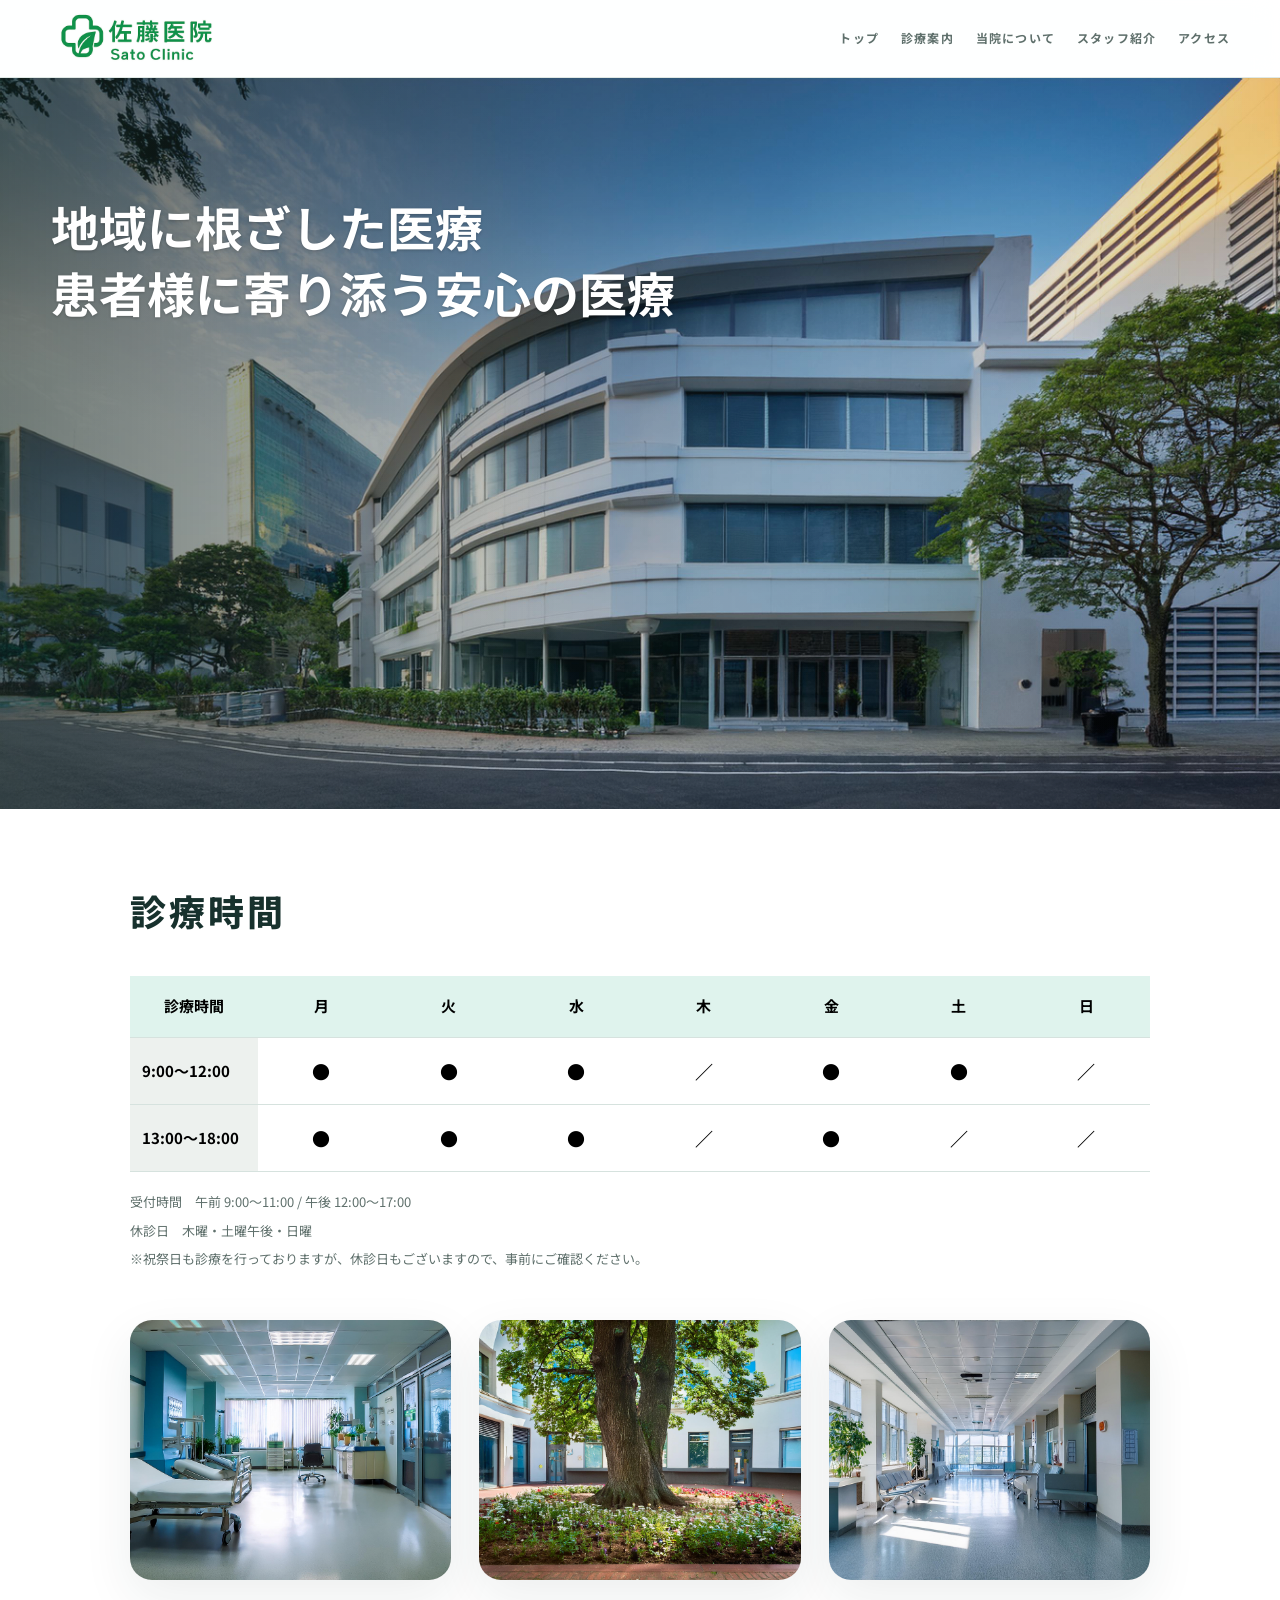
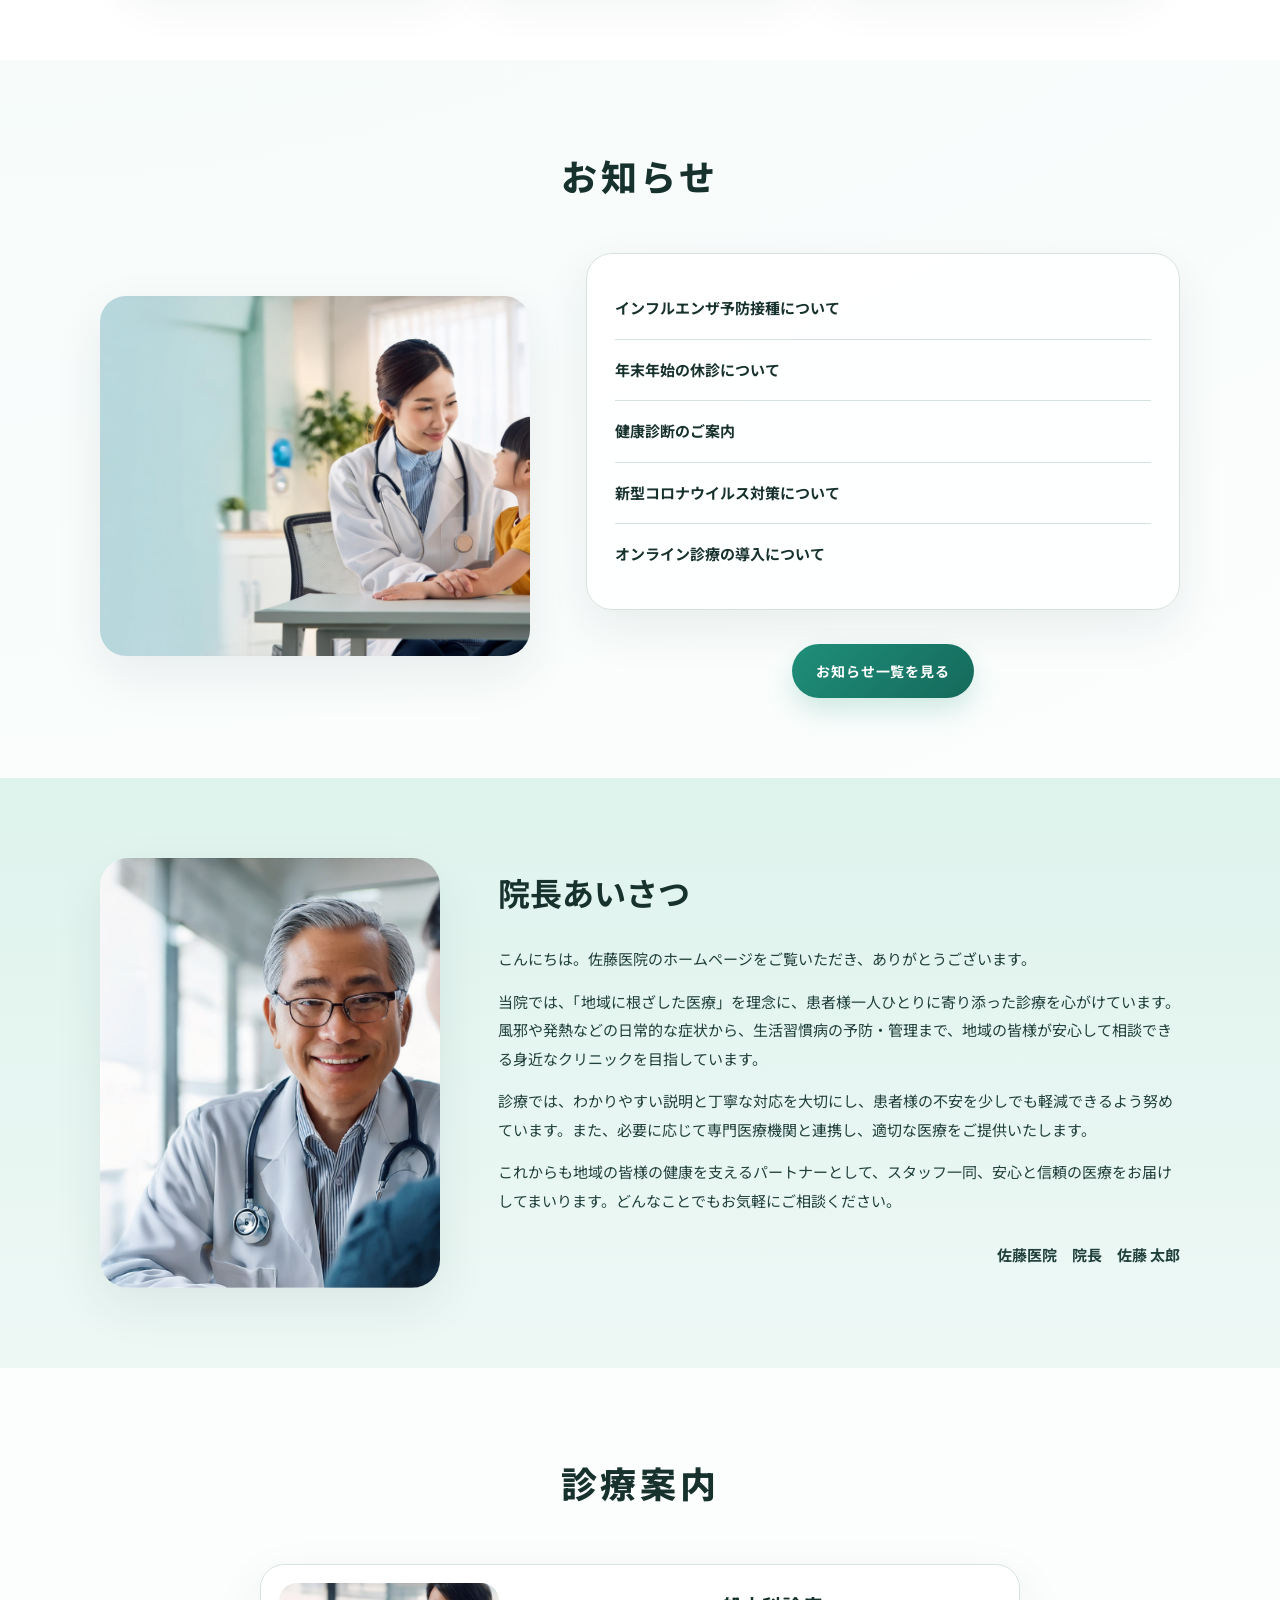
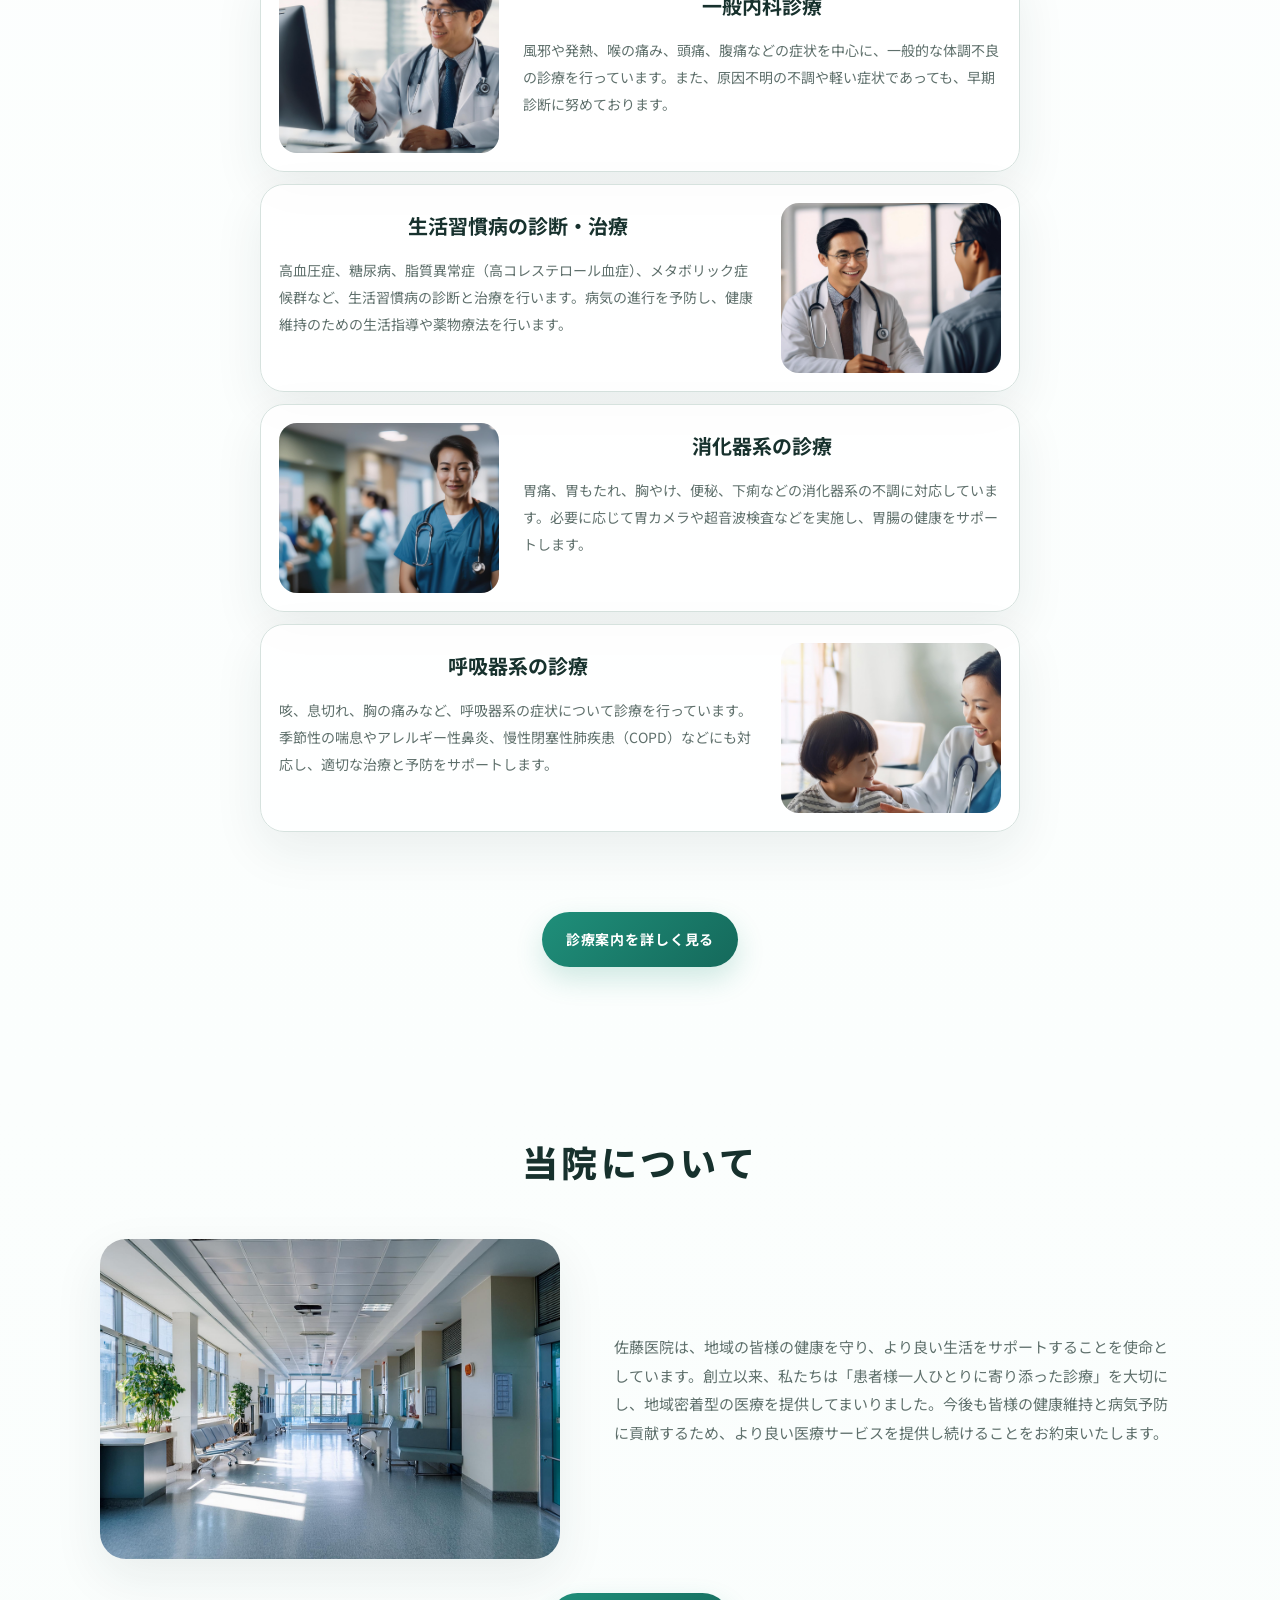
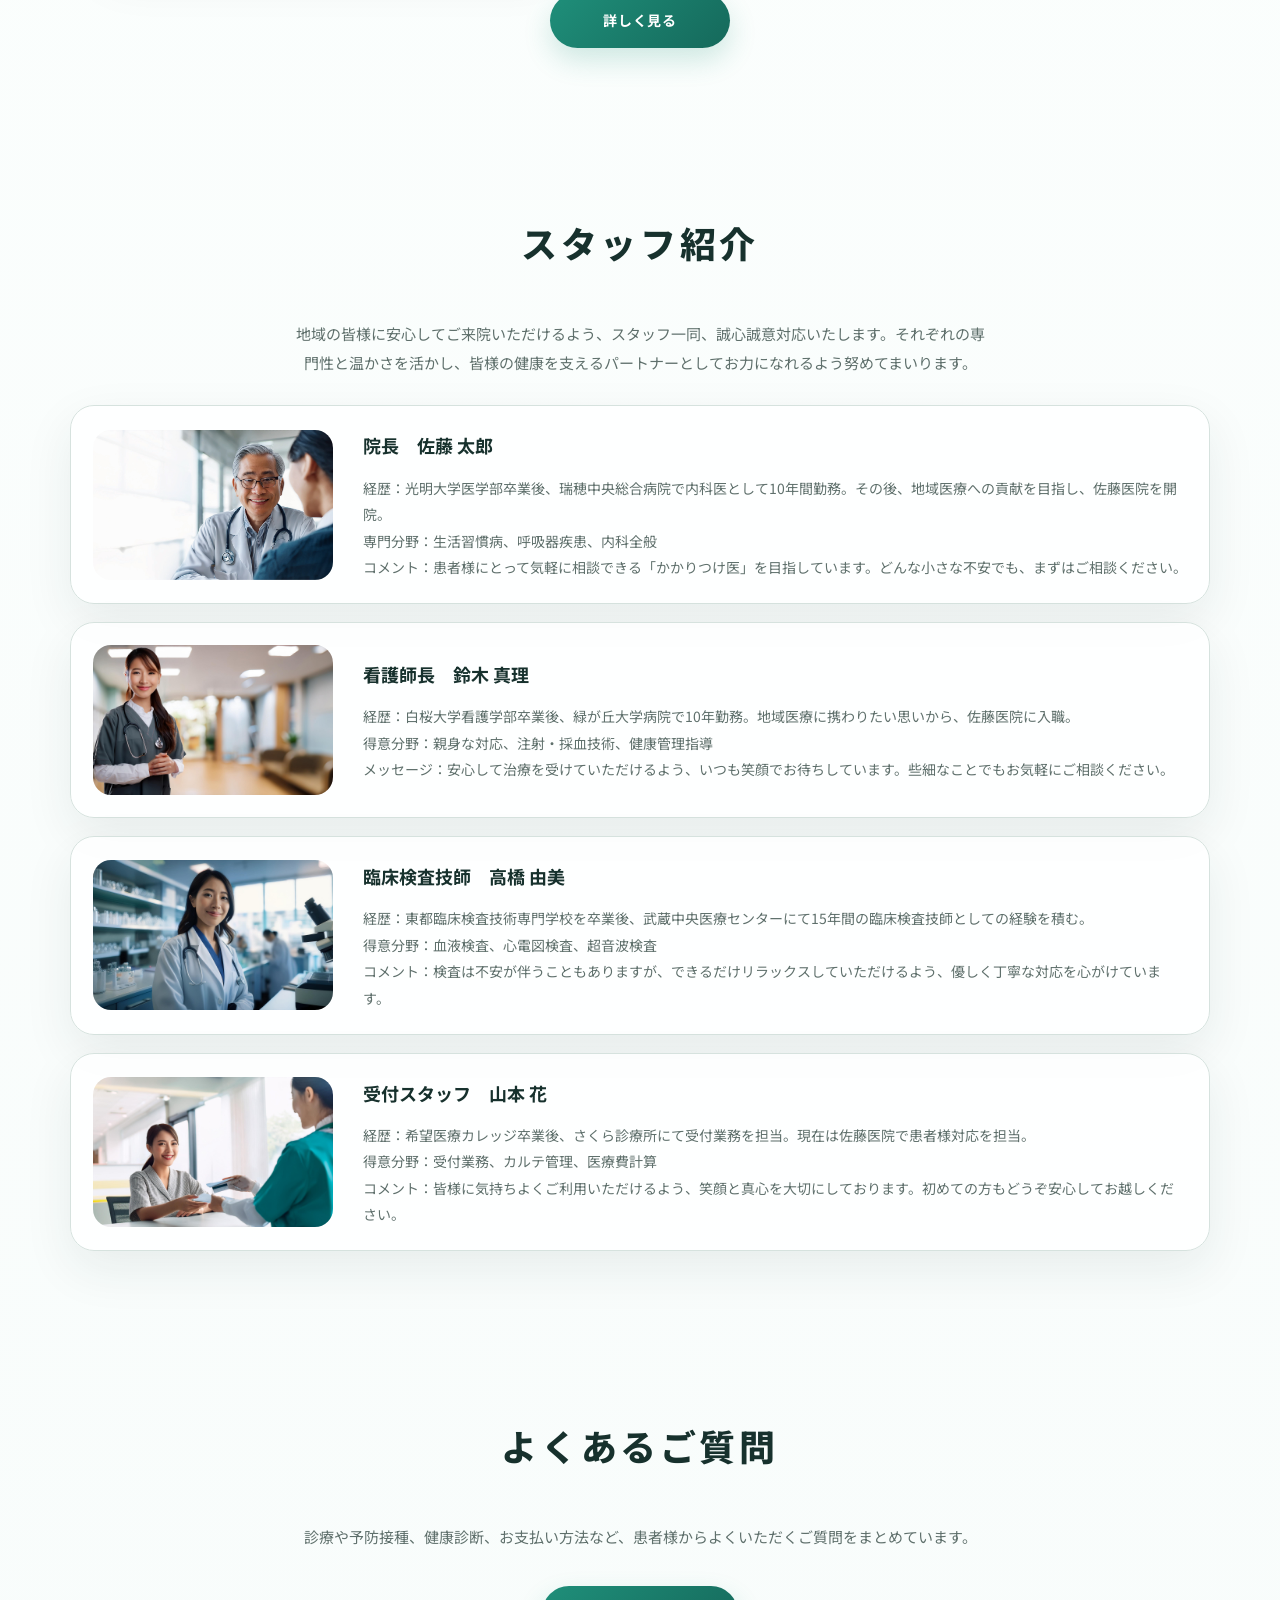
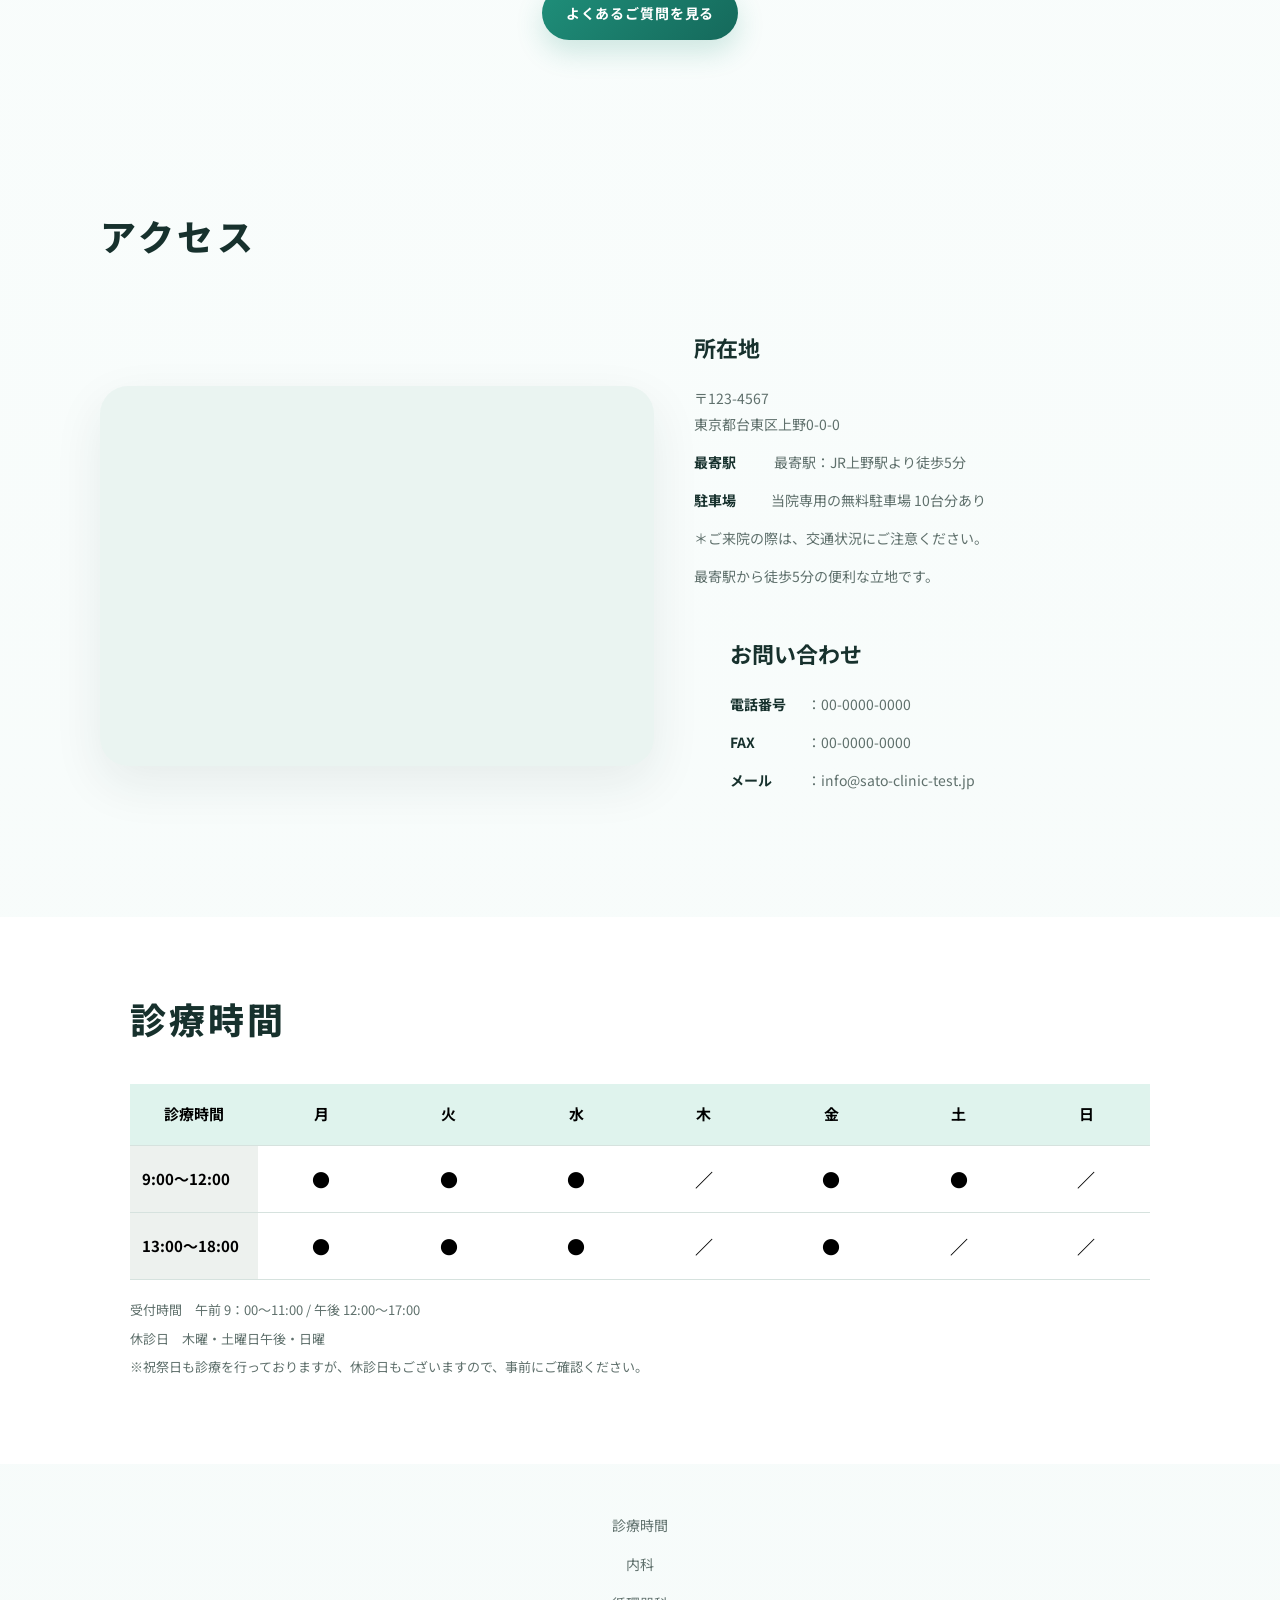
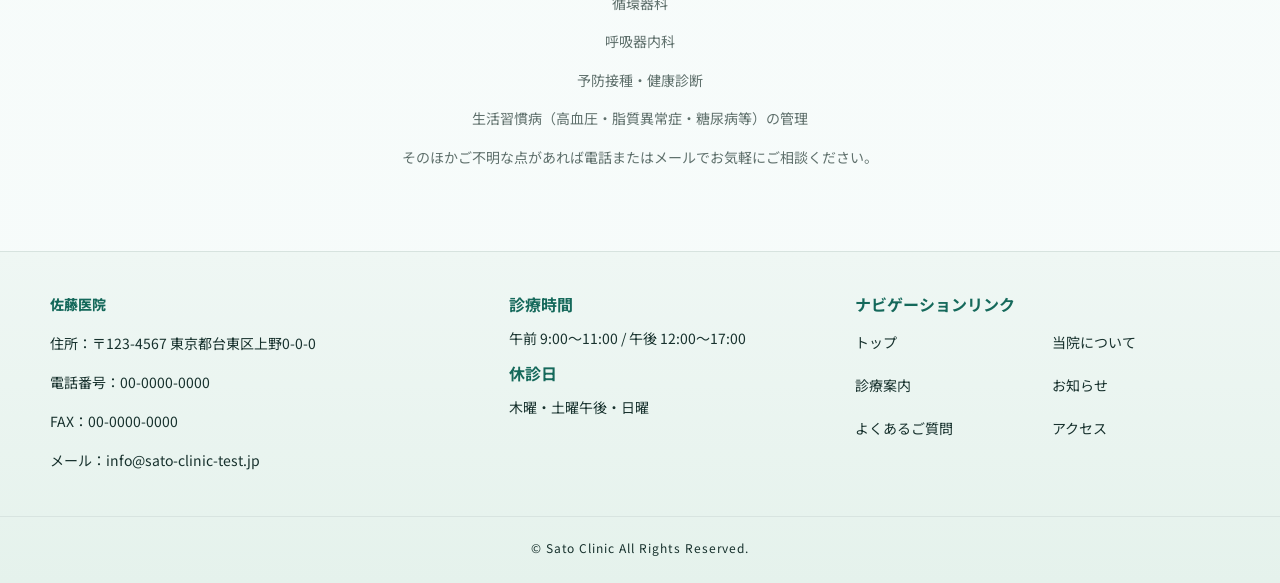
==== index.html @ 5bd58ee4 "フッターから診療案内をトップページに飛ぶ" ====
﻿<!doctype html>
<html lang="ja">

<head>
  <meta charset="UTF-8">
  <meta name="viewport" content="width=device-width, initial-scale=1.0">
  <title>佐藤医院 | 地域に寄り添う医療</title>
  <meta name="description" content="佐藤医院は、内科・生活習慣病・予防接種・各種健診に対応し、地域の皆さまの健康を支えます。">
  <link rel="preconnect" href="https://fonts.googleapis.com">
  <link rel="preconnect" href="https://fonts.gstatic.com" crossorigin>
  <link href="https://fonts.googleapis.com/css2?family=Noto+Sans+JP:wght@400;500;700;800&display=swap" rel="stylesheet">
  <link rel="stylesheet" href="./css/style.css">
</head>

<body>
  <header class="site-header">
    <div class="header-inner">
      <a class="brand" href="#top" aria-label="佐藤内科クリニック トップへ">
        <img src="./assets/Logo/logo.png" alt="佐藤内科クリニック">
      </a>
      <button class="menu-toggle" type="button" aria-expanded="false" aria-label="メニューを開く">
        <span></span>
        <span></span>
        <span></span>
      </button>
      <nav class="global-nav" aria-label="メインナビゲーション">
        <a href="#top">トップ</a>
        <a href="./index.html#medical">診療案内</a>
        <a href="#about">当院について</a>
        <a href="#staff">スタッフ紹介</a>
        <a href="#access">アクセス</a>
      </nav>
    </div>
  </header>

  <main>
    <section id="top" class="hero" aria-label="クリニックのメインビジュアル">
      <img src="./assets/hero/clinic-entrance.jpg" alt="クリニックの外観">
      <div class="hero-overlay"></div>
      <div class="hero-copy wrap">
        <p>地域に根ざした医療</p>
        <h1>患者様に寄り添う安心の医療</h1>
      </div>
    </section>

    <section class="section hours-section top-hours reveal-section" aria-label="診療時間">
      <div class="wrap narrow">
        <div class="hours-layout">
          <h2 class="side-title">診療時間</h2>
          <div class="hours-content">
            <table class="hours-table">
              <thead>
                <tr>
                  <th>診療時間</th>
                  <th>月</th>
                  <th>火</th>
                  <th>水</th>
                  <th>木</th>
                  <th>金</th>
                  <th>土</th>
                  <th>日</th>
                </tr>
              </thead>
              <tbody>
                <tr>
                  <th>9:00〜12:00</th>
                  <td>●</td>
                  <td>●</td>
                  <td>●</td>
                  <td>／</td>
                  <td>●</td>
                  <td>●</td>
                  <td>／</td>
                </tr>
                <tr>
                  <th>13:00〜18:00</th>
                  <td>●</td>
                  <td>●</td>
                  <td>●</td>
                  <td>／</td>
                  <td>●</td>
                  <td>／</td>
                  <td>／</td>
                </tr>
              </tbody>
            </table>
            <div class="hours-notes">
              <p>受付時間　午前 9:00〜11:00 / 午後 12:00〜17:00</p>
              <p>休診日　木曜・土曜午後・日曜</p>
              <p>※祝祭日も診療を行っておりますが、休診日もございますので、事前にご確認ください。</p>
            </div>
          </div>
        </div>

        <div class="gallery-grid gallery-carousel" data-carousel="clinic-gallery" aria-label="院内の様子">
          <div class="gallery-track">
            <img src="./assets/clinic/consultation-room.jpg" alt="診察室">
            <img src="./assets/clinic/hero-clinic.jpg" alt="待合スペース">
            <img src="./assets/clinic/waiting-room.jpg" alt="院内の待合室">
          </div>
        </div>
      </div>
    </section>

    <section class="section news-section reveal-section" aria-label="お知らせ">
      <div class="wrap medium">
        <h2 class="section-title">お知らせ</h2>
        <div class="news-panel">
          <img src="./assets/clinic/patient_10.jpg" alt="来院された患者さま">
          <div>
            <ul class="news-list news-links">
              <li>
                <a href="./news.html#influenza">インフルエンザ予防接種について</a>
              </li>
              <li>
                <a href="./news.html#year-end">年末年始の休診について</a>
              </li>
              <li>
                <a href="./news.html#health-check">健康診断のご案内</a>
              </li>
              <li>
                <a href="./news.html#covid-19">新型コロナウイルス対策について</a>
              </li>
              <li>
                <a href="./news.html#online-medical">オンライン診療の導入について</a>
              </li>
            </ul>
            <div class="button-row">
              <a href="./news.html" class="button">お知らせ一覧を見る</a>
            </div>
          </div>
        </div>
      </div>
    </section>

    <section class="director-section reveal-section" aria-label="院長あいさつ">
      <div class="wrap medium director-layout">
        <img src="./assets/director/director.jpg" alt="院長 佐藤一郎">
        <div>
          <h2>院長あいさつ</h2>
          <p>こんにちは。佐藤医院のホームページをご覧いただき、ありがとうございます。</p>
          <p>
            当院では、「地域に根ざした医療」を理念に、患者様一人ひとりに寄り添った診療を心がけています。風邪や発熱などの日常的な症状から、生活習慣病の予防・管理まで、地域の皆様が安心して相談できる身近なクリニックを目指しています。
          </p>
          <p>診療では、わかりやすい説明と丁寧な対応を大切にし、患者様の不安を少しでも軽減できるよう努めています。また、必要に応じて専門医療機関と連携し、適切な医療をご提供いたします。</p>
          <p>これからも地域の皆様の健康を支えるパートナーとして、スタッフ一同、安心と信頼の医療をお届けしてまいります。どんなことでもお気軽にご相談ください。</p>
          <p class="signature">佐藤医院　院長　佐藤 太郎</p>
        </div>
      </div>
    </section>

    <section id="medical" class="section medical-section reveal-section">
      <div class="wrap medium">
        <h2 class="section-title">診療案内</h2>
        <div class="medical-grid">
          <article class="medical-card">
            <img src="./assets/dr/general-medicine.jpg" alt="一般内科">
            <div>
              <h3>一般内科診療</h3>
              <p>風邪や発熱、喉の痛み、頭痛、腹痛などの症状を中心に、一般的な体調不良の診療を行っています。また、原因不明の不調や軽い症状であっても、早期診断に努めております。</p>
            </div>
          </article>
          <article class="medical-card reverse">
            <img src="./assets/dr/lifestyle-disease.jpg" alt="生活習慣病">
            <div>
              <h3>生活習慣病の診断・治療</h3>
              <p>高血圧症、糖尿病、脂質異常症（高コレステロール血症）、メタボリック症候群など、生活習慣病の診断と治療を行います。病気の進行を予防し、健康維持のための生活指導や薬物療法を行います。</p>
            </div>
          </article>
          <article class="medical-card">
            <img src="./assets/dr/suzuki_mari.jpg" alt="消化器系の診療">
            <div>
              <h3>消化器系の診療</h3>
              <p>胃痛、胃もたれ、胸やけ、便秘、下痢などの消化器系の不調に対応しています。必要に応じて胃カメラや超音波検査などを実施し、胃腸の健康をサポートします。</p>
            </div>
          </article>
          <article class="medical-card reverse">
            <img src="./assets/dr/patient_11.jpg" alt="呼吸器系の診療">
            <div>
              <h3>呼吸器系の診療</h3>
              <p>咳、息切れ、胸の痛みなど、呼吸器系の症状について診療を行っています。季節性の喘息やアレルギー性鼻炎、慢性閉塞性肺疾患（COPD）などにも対応し、適切な治療と予防をサポートします。</p>
            </div>
          </article>
        </div>
        <div class="button-row"><a class="button" href="./medical.html">診療案内を詳しく見る</a></div>
      </div>
    </section>

    <section id="about" class="section about-section reveal-section">
      <div class="wrap medium">
        <h2 class="section-title">当院について</h2>
        <div class="about-intro">
          <img src="./assets/clinic/hospital_6.jpg" alt="明るい院内空間">
          <div>
            <p>
              佐藤医院は、地域の皆様の健康を守り、より良い生活をサポートすることを使命としています。創立以来、私たちは「患者様一人ひとりに寄り添った診療」を大切にし、地域密着型の医療を提供してまいりました。今後も皆様の健康維持と病気予防に貢献するため、より良い医療サービスを提供し続けることをお約束いたします。
            </p>
          </div>
        </div>
        <div class="button-row"><a class="button" href="./about.html">詳しく見る</a></div>
      </div>
    </section>

    <section id="staff" class="section staff-section reveal-section">
      <div class="wrap wide">
        <h2 class="section-title">スタッフ紹介</h2>
        <p class="staff-intro">
          地域の皆様に安心してご来院いただけるよう、スタッフ一同、誠心誠意対応いたします。それぞれの専門性と温かさを活かし、皆様の健康を支えるパートナーとしてお力になれるよう努めてまいります。</p>
        <div class="staff-list">
          <article>
            <img src="./assets/staff/firstView.jpg" alt="院長 佐藤一郎">
            <div>
              <h3>院長　佐藤 太郎</h3>
              <p>経歴：光明大学医学部卒業後、瑞穂中央総合病院で内科医として10年間勤務。その後、地域医療への貢献を目指し、佐藤医院を開院。</p>
              <p>専門分野：生活習慣病、呼吸器疾患、内科全般</p>
              <p>コメント：患者様にとって気軽に相談できる「かかりつけ医」を目指しています。どんな小さな不安でも、まずはご相談ください。</p>
            </div>
          </article>
          <article>
            <img src="./assets/staff/yamamoto_hana.jpg" alt="看護師 山本花">
            <div>
              <h3>看護師長　鈴木 真理</h3>
              <p>経歴：白桜大学看護学部卒業後、緑が丘大学病院で10年勤務。地域医療に携わりたい思いから、佐藤医院に入職。</p>
              <p>得意分野：親身な対応、注射・採血技術、健康管理指導</p>
              <p>メッセージ：安心して治療を受けていただけるよう、いつも笑顔でお待ちしています。些細なことでもお気軽にご相談ください。</p>
            </div>
          </article>
          <article>
            <img src="./assets/staff/medical-technologist.jpg" alt="臨床検査技師 田中美咲">
            <div>
              <h3>臨床検査技師　高橋 由美</h3>
              <p>経歴：東都臨床検査技術専門学校を卒業後、武蔵中央医療センターにて15年間の臨床検査技師としての経験を積む。</p>
              <p>得意分野：血液検査、心電図検査、超音波検査</p>
              <p>コメント：検査は不安が伴うこともありますが、できるだけリラックスしていただけるよう、優しく丁寧な対応を心がけています。</p>
            </div>
          </article>
          <article>
            <img src="./assets/staff/information_4.jpg" alt="受付スタッフ 鈴木優">
            <div>
              <h3>受付スタッフ　山本 花</h3>
              <p>経歴：希望医療カレッジ卒業後、さくら診療所にて受付業務を担当。現在は佐藤医院で患者様対応を担当。</p>
              <p>得意分野：受付業務、カルテ管理、医療費計算</p>
              <p>コメント：皆様に気持ちよくご利用いただけるよう、笑顔と真心を大切にしております。初めての方もどうぞ安心してお越しください。</p>
            </div>
          </article>
        </div>
      </div>
    </section>

    <section id="faq" class="section faq-section reveal-section" aria-label="よくあるご質問">
      <div class="wrap medium">
        <h2 class="section-title">よくあるご質問</h2>
        <p class="faq-intro">
          診療や予防接種、健康診断、お支払い方法など、患者様からよくいただくご質問をまとめています。
        </p>
        <div class="button-row">
          <a href="./faq.html" class="button">よくあるご質問を見る</a>
        </div>
      </div>
    </section>

    <section id="access" class="section access-section reveal-section">
      <div class="wrap medium">
        <h2 class="section-title left">アクセス</h2>
        <div class="access-layout">
          <div class="access-map">
            <iframe src="https://www.google.com/maps/embed?pb=!1m16!1m12!1m3!1d6479.2355767447625!2d139.77134689231622!3d35.71102210184443!2m3!1f0!2f0!3f0!3m2!1i1024!2i768!4f13.1!2m1!1zICAgIOKAoiDjgJIxMjMtNDU2N-OAgOadseS6rOmDveWPsOadseWMuuS4iumHjjAtMC0wICAgICDigKIg5pyA5a-E6aeF77yaSlLkuIrph47pp4XjgojjgorlvpLmrak15YiG!5e0!3m2!1sja!2sjp!4v1784618310484!5m2!1sja!2sjp" allowfullscreen="" loading="lazy" referrerpolicy="strict-origin-when-cross-origin" title="佐藤医院の地図"></iframe>
          </div>
          <div class="access-info">
            <h3>所在地</h3>
            <p>〒123-4567<br>東京都台東区上野0-0-0</p>
            <p><strong>最寄駅</strong> 最寄駅：JR上野駅より徒歩5分</p>
            <p><strong>駐車場</strong>当院専用の無料駐車場 10台分あり</p>
            <p>＊ご来院の際は、交通状況にご注意ください。</p>
            <p>最寄駅から徒歩5分の便利な立地です。</p>
            <div class="hours-content access-hours">
              <h3>お問い合わせ</h3>
              <p><strong>電話番号</strong>：00-0000-0000</p>
              <p><strong>FAX</strong>：00-0000-0000</p>
              <p><strong>メール</strong>：info@sato-clinic-test.jp</p>
            </div>
          </div>
        </div>
      </div>
    </section>

    <section class="section hours-section top-hours bottom-hours reveal-section" aria-label="診療時間">
      <div class="wrap narrow">
        <div class="hours-layout">
          <h2 class="side-title">診療時間</h2>
          <div class="hours-content">
            <table class="hours-table">
              <thead>
                <tr>
                  <th>診療時間</th>
                  <th>月</th>
                  <th>火</th>
                  <th>水</th>
                  <th>木</th>
                  <th>金</th>
                  <th>土</th>
                  <th>日</th>
                </tr>
              </thead>
              <tbody>
                <tr>
                  <th>9:00〜12:00</th>
                  <td>●</td>
                  <td>●</td>
                  <td>●</td>
                  <td>／</td>
                  <td>●</td>
                  <td>●</td>
                  <td>／</td>
                </tr>
                <tr>
                  <th>13:00〜18:00</th>
                  <td>●</td>
                  <td>●</td>
                  <td>●</td>
                  <td>／</td>
                  <td>●</td>
                  <td>／</td>
                  <td>／</td>
                </tr>
              </tbody>
            </table>
            <div class="hours-notes">
              <p>受付時間　午前 9：00〜11:00 / 午後 12:00〜17:00</p>
              <p>休診日　木曜・土曜日午後・日曜</p>
              <p>※祝祭日も診療を行っておりますが、休診日もございますので、事前にご確認ください。</p>
            </div>
          </div>
        </div>
      </div>
    </section>
    <div class="medical-list">
      <p>診療時間</p>
      <p>内科</p>
      <p>循環器科</p>
      <p>呼吸器内科</p>
      <p>予防接種・健康診断</p>
      <p>生活習慣病（高血圧・脂質異常症・糖尿病等）の管理</p>
      <p>そのほかご不明な点があれば電話またはメールでお気軽にご相談ください。</p>
    </div>
  </main>
  <footer class="site-footer">
    <div class="wrap footer-inner">
      <div class="footer-brand">
        <p class="footer-name">佐藤医院</p>
        <p>住所：〒123-4567 東京都台東区上野0-0-0</p>
        <p>電話番号：00-0000-0000</p>
        <p>FAX：00-0000-0000</p>
        <p>メール：<a href="mailto:info@sato-clinic-test.jp">info@sato-clinic-test.jp</a></p>
      </div>
      <div class="footer-hours" aria-label="診療時間と休診日">
        <h2>診療時間</h2>
        <p>午前 9:00〜11:00 / 午後 12:00〜17:00</p>
        <h2>休診日</h2>
        <p>木曜・土曜午後・日曜</p>
      </div>
      <nav class="footer-nav" aria-label="フッターナビゲーション">
        <h2>ナビゲーションリンク</h2>
        <ul>
          <li><a href="./index.html">トップ</a></li>
          <li><a href="./about.html">当院について</a></li>
          <li><a href="./index.html#medical">診療案内</a></li>
          <li><a href="./news.html">お知らせ</a></li>
          <li><a href="./faq.html">よくあるご質問</a></li>
          <li><a href="./index.html#access">アクセス</a></li>
        </ul>
      </nav>
    </div>
    <div class="footer-copy">
      <small>© Sato Clinic All Rights Reserved.</small>
    </div>
  </footer>
  <script src="./js/script.js"></script>
</body>

</html>
---- css/style.css ----
:root {
  --green: #1f8f7a;
  --green-deep: #15695b;
  --mint: #dff3ed;
  --bg: #f7fbfa;
  --surface: #ffffff;
  --text: #17312d;
  --muted: #5f706c;
  --line: #d6e2de;
  --shadow: 0 18px 50px rgba(20, 49, 45, .08);
  --anchor-offset: clamp(8px, 1vw, 12px);
}

* {
  box-sizing: border-box
}

html {
  scroll-behavior: smooth
}

body {
  margin: 0;
  font-family: 'Noto Sans JP', system-ui, sans-serif;
  color: var(--text);
  overflow-x: hidden;
  background:
    radial-gradient(circle at top left, rgba(31, 143, 122, .08), transparent 32%),
    linear-gradient(180deg, #fff 0%, #fbfefd 50%, #f6fbfa 100%);
  line-height: 1.9;
}

img {
  display: block;
  max-width: 100%;
  height: auto;
}

a {
  color: inherit;
  text-decoration: none
}

section[id],
article[id] {
  scroll-margin-top: var(--anchor-offset)
}

.wrap {
  width: min(1180px, calc(100% - 48px));
  margin-inline: auto
}

.wrap.narrow {
  width: min(1020px, calc(100% - 48px))
}

.wrap.medium {
  width: min(1080px, calc(100% - 48px))
}

.wrap.wide {
  width: min(1140px, calc(100% - 48px))
}

.site-header {
  position: sticky;
  top: 0;
  z-index: 20;
  height: 78px;
  background: rgba(255, 255, 255, .92);
  backdrop-filter: saturate(180%) blur(12px);
  border-bottom: 1px solid rgba(214, 226, 222, .75);
}

.header-inner {
  height: 100%;
  width: min(1180px, calc(100% - 48px));
  margin: auto;
  display: flex;
  align-items: center;
  justify-content: space-between;
  gap: 20px;
}

.brand img {
  width: 176px
}

.menu-toggle {
  display: none;
  align-items: center;
  justify-content: center;
  flex-direction: column;
  gap: 4px;
  width: 44px;
  height: 44px;
  padding: 0;
  border: 1px solid var(--line);
  border-radius: 12px;
  background: #fff;
  color: var(--text);
  cursor: pointer;
}

.menu-toggle span {
  display: block;
  width: 18px;
  height: 2px;
  border-radius: 999px;
  background: currentColor;
  transition: transform .25s ease, opacity .25s ease;
}

.global-nav {
  display: flex;
  flex-wrap: wrap;
  justify-content: flex-end;
  gap: 22px;
  font-size: 12px;
  font-weight: 700;
  letter-spacing: .1em;
}

.global-nav a {
  position: relative;
  padding: 7px 0;
  color: var(--muted);
}

.global-nav a::after {
  content: "";
  position: absolute;
  left: 0;
  bottom: 5px;
  width: 100%;
  height: 2px;
  background: linear-gradient(90deg, var(--green), var(--green-deep));
  transform: scaleX(0);
  transform-origin: left;
  transition: transform .22s ease;
}

.global-nav a:hover {
  color: var(--text)
}

.global-nav a:hover::after {
  transform: scaleX(1)
}

.hero {
  position: relative;
  overflow: hidden;
}

.hero>img {
  width: 100%;
  height: auto;
  display: block;
  object-fit: cover;
}

.hero-overlay {
  position: absolute;
  inset: 0;
  background:
    linear-gradient(90deg, rgba(11, 32, 28, .58) 0%, rgba(11, 32, 28, .22) 44%, rgba(11, 32, 28, .08) 100%),
    linear-gradient(180deg, rgba(255, 255, 255, .06), rgba(255, 255, 255, 0));
}

.hero-copy {
  position: absolute;
  left: 0;
  top: 0;
  width: 100%;
  height: 100%;
  display: flex;
  flex-direction: column;
  justify-content: flex-start;
  align-items: flex-start;
  width: min(820px, calc(100% - 48px));
  max-width: 820px;
  color: #fff;
  padding-left: clamp(24px, 4vw, 64px);
  padding-top: clamp(92px, 10vw, 120px);
}

.hero-copy p,
.hero-copy h1 {
  margin: 0;
  font-family: 'Noto Sans JP', system-ui, sans-serif;
  font-size: 48px;
  font-weight: 700;
  line-height: 1.2;
  letter-spacing: 0;
  color: #fff;
  text-align: left;
  text-shadow: 0 1px 3px rgba(0, 0, 0, .22);
}

.hero-copy p {
  margin: 0 0 8px;
}

.hero-copy h1 {
  margin: 0;
}

.section {
  padding: 80px 0
}

.reveal-section {
  opacity: 0;
  transform: translateY(20px);
  transition: opacity .6s ease-out, transform .6s ease-out;
  will-change: opacity, transform;
}

.reveal-section.is-visible {
  opacity: 1;
  transform: translateY(0);
}

.section-title {
  margin: 0 0 44px;
  font-size: clamp(28px, 3vw, 36px);
  font-weight: 800;
  text-align: center;
  letter-spacing: .1em;
}

.section-title.left {
  text-align: left
}

.side-title {
  margin: 0;
  font-size: clamp(22px, 2.3vw, 28px);
  font-weight: 800;
  letter-spacing: .08em;
  writing-mode: vertical-rl;
  text-orientation: mixed;
  padding-top: 6px;
}

.hours-section {
  padding-top: 80px
}

.top-hours {
  background: #fff;
  padding: 80px 0;
}

.top-hours .hours-layout {
  display: flex;
  flex-direction: column;
  gap: 32px;
}

.top-hours .side-title {
  writing-mode: horizontal-tb;
  text-orientation: initial;
  font-size: clamp(28px, 3vw, 36px);
  line-height: 1.2;
  padding-top: 0;
  margin-bottom: 4px;
}

.top-hours .hours-content {
  background: #fff;
  border: 0;
  border-radius: 0;
  padding: 8px 0 0;
  box-shadow: none;
}

.hours-layout {
  display: grid;
  grid-template-columns: 88px minmax(0, 1fr);
  gap: 40px;
  align-items: start;
}

.hours-content {
  background: rgba(255, 255, 255, .76);
  border: 1px solid var(--line);
  border-radius: 24px;
  padding: 32px 36px;
  box-shadow: var(--shadow);
}

.access-hours {
  background: transparent;
  border: 0;
  border-radius: 0;
  box-shadow: none;
}

.hours-table {
  width: 100%;
  border-collapse: collapse;
  table-layout: fixed;
  font-size: 15px;
  color: #000;
}

.hours-table th,
.hours-table td {
  padding: 16px 12px;
  text-align: center;
  border-bottom: 1px solid var(--line);
  color: #000;
}

.top-hours .hours-table thead th {
  background: #dff3ed;
  font-weight: 700;
}

.top-hours .hours-table tbody th {
  background: #edf1ee;
  width: 160px;
  text-align: left;
  font-weight: 700;
}

.top-hours .hours-table tbody td {
  background: #fff;
  font-size: 18px;
  font-weight: 700;
}

.hours-notes {
  margin-top: 18px;
  color: var(--muted);
  font-size: 13px;
}

.hours-notes p {
  margin: 4px 0
}

.gallery-grid {
  display: grid;
  grid-template-columns: repeat(3, minmax(0, 1fr));
  gap: 28px;
  margin-top: 44px;
}

.gallery-carousel {
  transition: transform .35s ease;
}

.gallery-track {
  display: contents;
}

.gallery-grid img {
  width: 100%;
  height: 260px;
  object-fit: cover;
  border-radius: 22px;
  box-shadow: var(--shadow);
}

.carousel-dots {
  display: none;
}

.news-section {
  padding-top: 80px
}

.news-panel {
  display: grid;
  grid-template-columns: minmax(320px, 430px) minmax(0, 1fr);
  gap: 56px;
  align-items: center;
}

.news-panel>img {
  width: 100%;
  height: 360px;
  object-fit: cover;
  object-position: 58% center;
  border-radius: 26px;
  box-shadow: var(--shadow);
}

.news-list {
  background: rgba(255, 255, 255, .76);
  border: 1px solid var(--line);
  border-radius: 26px;
  padding: 24px 28px;
  box-shadow: var(--shadow);
}

.news-list article {
  display: grid;
  grid-template-columns: 120px minmax(0, 1fr);
  gap: 20px;
  padding: 16px 0;
  border-bottom: 1px solid var(--line);
}

.news-list article:first-child {
  padding-top: 4px
}

.news-list article:last-of-type {
  border-bottom: 0
}

.news-list time {
  color: var(--green-deep);
  font-weight: 700;
  font-size: 14px;
}

.news-list p {
  margin: 0;
  font-size: 15px
}

.news-links {
  list-style: none;
  margin: 0;
  padding: 24px 28px;
  display: flex;
  flex-direction: column;
}

.news-links li {
  margin: 0;
  padding: 0;
  border-bottom: 1px solid var(--line);
}

.news-links li:last-child {
  border-bottom: 0;
}

.news-links a {
  display: block;
  padding: 16px 0;
  font-size: 15px;
  font-weight: 700;
  color: var(--text);
  transition: color .2s ease, transform .2s ease;
}

.news-links a:hover {
  color: var(--green-deep);
  transform: translateX(2px);
}

.button {
  display: inline-flex;
  align-items: center;
  justify-content: center;
  min-width: 180px;
  padding: 14px 24px;
  border-radius: 999px;
  background: linear-gradient(135deg, var(--green), var(--green-deep));
  color: #fff;
  font-size: 14px;
  font-weight: 700;
  letter-spacing: .06em;
  box-shadow: 0 12px 28px rgba(31, 143, 122, .2);
}

.news-list .button {
  margin-top: 22px;
  float: right
}

.director-section {
  background: linear-gradient(180deg, #dff3ed 0%, #edf8f5 100%);
  padding: 80px 0;
}

.director-layout {
  display: grid;
  grid-template-columns: 340px minmax(0, 1fr);
  gap: 58px;
  align-items: center;
}

.director-layout>img {
  width: 100%;
  height: 430px;
  object-fit: cover;
  object-position: 65% center;
  border-radius: 28px;
  box-shadow: var(--shadow);
}

.director-layout h2 {
  margin: 0 0 22px;
  font-size: clamp(26px, 2.5vw, 34px);
}

.director-layout p {
  margin: 0 0 14px;
  font-size: 15px;
  color: #21403b;
}

.signature {
  margin-top: 26px !important;
  text-align: right;
  font-weight: 700;
}

.medical-section {
  padding-bottom: 80px
}

.medical-grid,
.medical-list {
  display: flex;
  flex-direction: column;
  align-items: center;
  gap: 12px;
  margin: 48px auto 80px;
  text-align: center;
}

.medical-card {
  display: grid;
  grid-template-columns: 220px minmax(0, 1fr);
  gap: 24px;
  align-items: start;
  justify-items: center;
  background: rgba(255, 255, 255, .8);
  border: 1px solid var(--line);
  border-radius: 24px;
  padding: 18px;
  box-shadow: var(--shadow);
  text-align: center;
  width: 100%;
  max-width: 760px;
}

.medical-card.reverse {
  grid-template-columns: minmax(0, 1fr) 220px;
}

.medical-card.reverse img {
  order: 2
}

.medical-card img {
  width: 220px;
  height: 170px;
  object-fit: cover;
  border-radius: 18px;
}

.medical-card h3 {
  margin: 4px 0 12px;
  font-size: 20px;
}

.medical-card p,
.medical-list p {
  margin: 0;
  font-size: 14px;
  color: var(--muted);
  text-align: left;
}

.medical-card>div {
  width: 100%;
}

.medical-card.text-only {
  grid-template-columns: 1fr;
  justify-items: stretch;
  text-align: left;
}

.medical-card.text-only img {
  display: none;
}

.medical-card.text-only h3 {
  text-align: left;
}

.medical-page-lead {
  max-width: 920px;
  margin: 0 auto 28px;
  color: var(--muted);
  font-size: 15px;
  line-height: 1.9;
  text-align: center;
}

.medical-list p {
  margin: 0;
}

.button-row {
  margin-top: 34px;
  text-align: center;
}

.about-section {
  padding-top: 80px
}

.about-intro {
  display: grid;
  grid-template-columns: minmax(320px, 460px) minmax(0, 1fr);
  gap: 54px;
  align-items: center;
}

.about-intro img {
  width: 100%;
  height: 320px;
  object-fit: cover;
  border-radius: 26px;
  box-shadow: var(--shadow);
}

.about-intro p {
  margin: 0 0 18px;
  font-size: 15px;
  color: var(--muted);
}

body.about-page .about-text {
  max-width: 940px;
  margin: 0 auto;
  font-size: 15px;
  color: var(--muted);
  line-height: 1.9;
}

body.about-page .about-list {
  max-width: 940px;
  margin: 0 auto;
  padding-left: 1.35em;
  color: var(--muted);
  display: grid;
  gap: 10px;
  line-height: 1.9;
}

body.about-page .table-scroll {
  margin-top: 20px;
  max-width: 100%;
  overflow-x: auto;
  -webkit-overflow-scrolling: touch;
  border: 1px solid var(--line);
  border-radius: 22px;
  background: rgba(255, 255, 255, .88);
  box-shadow: var(--shadow);
}

body.about-page .policy-table {
  width: 100%;
  min-width: 780px;
  border-collapse: collapse;
  table-layout: fixed;
  font-size: 14px;
  color: var(--text);
}

body.about-page .policy-table th,
body.about-page .policy-table td {
  padding: 14px 16px;
  border-right: 1px solid var(--line);
  border-bottom: 1px solid var(--line);
  vertical-align: top;
  text-align: left;
  word-break: break-word;
}

body.about-page .policy-table th:last-child,
body.about-page .policy-table td:last-child {
  border-right: 0;
}

body.about-page .policy-table thead th {
  background: #dff3ed;
  font-weight: 700;
}

body.about-page .policy-table thead th:nth-child(1) {
  width: 90px;
  text-align: center;
}

body.about-page .policy-table thead th:nth-child(2) {
  width: 250px;
}

body.about-page .policy-table tbody th {
  width: 90px;
  text-align: center;
  background: #edf8f5;
  font-weight: 700;
}

body.about-page .policy-table tbody tr:last-child th,
body.about-page .policy-table tbody tr:last-child td {
  border-bottom: 0;
}

.staff-section {
  padding-top: 80px
}

.staff-intro {
  max-width: 700px;
  margin: 0 auto 28px;
  text-align: center;
  line-height: 1.9;
  color: var(--muted);
  font-size: 15px;
}

.staff-list {
  display: grid;
  gap: 18px;
}

.staff-list article {
  display: grid;
  grid-template-columns: 240px minmax(0, 1fr);
  gap: 30px;
  align-items: center;
  background: rgba(255, 255, 255, .8);
  border: 1px solid var(--line);
  border-radius: 24px;
  padding: 22px;
  box-shadow: var(--shadow);
}

.staff-list img {
  width: 100%;
  height: 150px;
  object-fit: cover;
  border-radius: 18px;
}

.staff-list h3 {
  margin: 0 0 12px;
  font-size: 18px;
}

.staff-list p {
  margin: 0;
  font-size: 14px;
  color: var(--muted);
}

.faq-section {
  padding-top: 80px;
}

.faq-intro {
  max-width: 780px;
  margin: 0 auto;
  text-align: center;
  color: var(--muted);
  font-size: 15px;
  line-height: 1.9;
}

body.faq-page {
  overflow-x: hidden;
}

body.faq-page .faq-page-lead,
body.faq-page .faq-closing {
  max-width: 920px;
  margin: 0 auto;
  color: var(--muted);
  font-size: 15px;
  line-height: 1.9;
}

body.faq-page .faq-page-lead {
  text-align: center;
}

body.faq-page .faq-category {
  margin-top: 28px;
  padding: 28px 30px;
  background: rgba(255, 255, 255, .84);
  border: 1px solid var(--line);
  border-radius: 26px;
  box-shadow: var(--shadow);
}

body.faq-page .faq-category h2 {
  margin: 0 0 20px;
  color: var(--green-deep);
  font-size: clamp(24px, 2.4vw, 30px);
  font-weight: 800;
  letter-spacing: .06em;
}

body.faq-page .faq-item {
  padding: 20px 0;
  border-top: 1px solid var(--line);
}

body.faq-page .faq-item:first-of-type {
  border-top: 0;
  padding-top: 0;
}

body.faq-page .faq-question,
body.faq-page .faq-answer {
  display: flex;
  align-items: flex-start;
  gap: 10px;
  margin: 0;
}

body.faq-page .faq-question {
  color: var(--text);
  font-size: 18px;
  font-weight: 700;
  line-height: 1.7;
}

body.faq-page .faq-answer {
  margin-top: 10px;
  color: var(--muted);
  font-size: 15px;
  line-height: 1.9;
}

body.faq-page .faq-mark {
  flex: 0 0 auto;
  min-width: 1.8em;
  color: var(--green-deep);
  font-weight: 800;
}

body.faq-page .faq-answer .faq-mark {
  color: var(--green);
}

body.faq-page .faq-closing {
  margin-top: 40px;
}

body.faq-page .button-row {
  margin-top: 28px;
}

.access-section {
  padding-top: 80px
}

.access-layout {
  display: grid;
  grid-template-columns: minmax(0, 55%) minmax(0, 45%);
  gap: 40px;
  align-items: center;
  max-width: 1080px;
  margin-inline: auto;
}

.access-layout > * {
  min-width: 0;
}

.access-map {
  width: 100%;
  max-width: 100%;
  height: clamp(220px, 33vw, 380px);
  overflow: hidden;
  border-radius: 28px;
  box-shadow: var(--shadow);
  background: #eaf4f1;
  position: relative;
  z-index: 0;
  pointer-events: auto;
}

.access-map iframe {
  width: 100%;
  max-width: 100%;
  height: 100%;
  border: 0;
  display: block;
  pointer-events: auto;
}

.access-info {
  padding-top: 14px;
  line-height: 1.85;
}

.access-info h3 {
  margin: 0 0 18px;
  font-size: 22px;
}

.access-info p {
  margin: 0 0 12px;
  font-size: 14px;
  color: var(--muted);
}

.access-info strong {
  color: var(--text);
  display: inline-block;
  min-width: 5.5em;
}

.bottom-hours {
  padding-top: 80px;
  padding-bottom: 80px
}

.clinic-summary {
  background: #f1f7f5;
  text-align: center;
  padding: 64px 0 60px;
}

.site-footer {
  margin-top: auto;
  padding: 40px 0 22px;
  background: linear-gradient(180deg, #eff7f4 0%, #e5f2ec 100%);
  border-top: 1px solid rgba(214, 226, 222, .9);
  color: var(--text);
}

.footer-inner {
  display: grid;
  grid-template-columns: minmax(0, 1.15fr) minmax(0, .85fr) minmax(0, 1fr);
  gap: 28px;
  align-items: start;
}

.footer-brand,
.footer-hours,
.footer-nav {
  min-width: 0;
}

.footer-name {
  margin: 0 0 10px;
  color: var(--green-deep);
  font-size: 20px;
  font-weight: 800;
  line-height: 1.4;
}

.site-footer p,
.site-footer li,
.site-footer a {
  font-size: 14px;
  line-height: 1.8;
}

.footer-hours h2,
.footer-nav h2 {
  margin: 0 0 10px;
  color: var(--green-deep);
  font-size: 16px;
  line-height: 1.5;
}

.footer-hours p {
  margin: 0 0 10px;
}

.footer-hours p:last-child {
  margin-bottom: 0;
}

.footer-nav ul {
  display: grid;
  grid-template-columns: repeat(2, minmax(0, 1fr));
  gap: 10px 18px;
  margin: 0;
  padding: 0;
  list-style: none;
}

.footer-nav a {
  display: inline-block;
  padding: 4px 0;
}

.footer-nav a:hover {
  color: var(--green);
}

.footer-copy {
  margin-top: 28px;
  padding-top: 14px;
  border-top: 1px solid rgba(214, 226, 222, .85);
  text-align: center;
}

.footer-copy small {
  font-size: 12px;
  letter-spacing: .08em;
}

@media (prefers-reduced-motion: reduce) {
  html {
    scroll-behavior: auto
  }

  .reveal-section {
    opacity: 1;
    transform: none;
    transition: none;
    will-change: auto;
  }
}

@media (max-width: 768px) {
  :root {
    --anchor-offset: 8px;
  }

  .header-inner,
  .wrap,
  .wrap.narrow,
  .wrap.medium,
  .wrap.wide {
    width: min(100% - 32px, 1000px);
  }

  .site-header {
    height: auto
  }

  .header-inner {
    padding: 10px 0;
    flex-direction: row;
    flex-wrap: wrap;
    align-items: center;
    gap: 12px;
  }

  .brand img {
    width: 170px
  }

  .menu-toggle {
    display: inline-flex;
    margin-left: auto;
  }

  .site-header.is-nav-open .menu-toggle span:nth-child(1) {
    transform: translateY(6px) rotate(45deg);
  }

  .site-header.is-nav-open .menu-toggle span:nth-child(2) {
    opacity: 0;
  }

  .site-header.is-nav-open .menu-toggle span:nth-child(3) {
    transform: translateY(-6px) rotate(-45deg);
  }

  .global-nav {
    display: flex;
    width: 100%;
    flex-basis: 100%;
    order: 3;
    flex-direction: column;
    align-items: flex-start;
    justify-content: flex-start;
    gap: 0;
    max-height: 0;
    overflow: hidden;
    opacity: 0;
    visibility: hidden;
    transform: translateY(-8px);
    pointer-events: none;
    transition: max-height .28s ease, opacity .22s ease, transform .22s ease;
  }

  .site-header.is-nav-open .global-nav {
    max-height: 320px;
    opacity: 1;
    visibility: visible;
    transform: translateY(0);
    pointer-events: auto;
    padding-top: 8px;
  }

  .global-nav a {
    width: 100%;
    padding: 12px 0;
    font-size: 13px;
    border-top: 1px solid rgba(214, 226, 222, .8);
  }

  .global-nav a::after {
    bottom: 9px
  }

  .hero,
  .hero>img {
    height: 420px;
    min-height: 420px
  }

  .hero>img {
    object-fit: cover;
    object-position: center 35%
  }

  .hero-copy {
    width: 100%;
    max-width: none;
    padding: 68px 16px 0;
  }

  .hero-copy p,
  .hero-copy h1 {
    font-size: 2.5rem;
    font-weight: 700;
    line-height: 1.2;
  }

  .section {
    padding: 72px 0
  }

  .section-title {
    margin-bottom: 32px
  }

  .hours-layout,
  .news-panel,
  .director-layout,
  .medical-grid,
  .about-intro,
  .access-layout {
    grid-template-columns: 1fr;
  }

  .access-section .wrap.medium {
    width: 100%;
    max-width: 100%;
    padding-left: 16px;
    padding-right: 16px;
    box-sizing: border-box;
  }

  .access-section .wrap.medium > .access-layout {
    display: grid;
    grid-template-columns: minmax(0, 1fr);
    width: 100%;
    max-width: 100%;
    box-sizing: border-box;
  }

  .access-section .access-map,
  .access-section .access-info {
    width: 100%;
    max-width: 100%;
    min-width: 0;
    box-sizing: border-box;
  }

  .side-title {
    writing-mode: horizontal-tb;
    padding-top: 0;
  }

  .hours-content,
  .news-list {
    padding: 22px;
  }

  .news-links {
    padding: 22px;
  }

  body.about-page .about-text,
  body.about-page .about-list {
    font-size: 14px;
  }

  body.about-page .table-scroll {
    margin-top: 18px;
  }

  body.about-page .policy-table {
    min-width: 720px;
    font-size: 13px;
  }

  body.about-page .policy-table th,
  body.about-page .policy-table td {
    padding: 12px 14px;
  }

  .top-hours .hours-layout {
    gap: 20px;
  }

  .top-hours .hours-content {
    padding: 0;
  }

  .gallery-grid {
    display: block;
    gap: 0;
    overflow: hidden;
  }

  .gallery-carousel {
    width: 100%;
    overflow: hidden;
    touch-action: pan-y;
  }

  .gallery-track {
    display: flex;
    width: 100%;
    will-change: transform;
    transition: transform .35s ease;
  }

  .gallery-track.is-dragging {
    transition: none;
  }

  .gallery-track > img {
    flex: 0 0 100%;
    width: 100%;
    height: 220px;
  }

  .gallery-grid img {
    height: 220px;
  }

  .carousel-dots {
    display: flex;
    align-items: center;
    justify-content: center;
    gap: 10px;
    margin-top: 16px;
  }

  .carousel-dots button {
    appearance: none;
    border: 0;
    width: 10px;
    height: 10px;
    border-radius: 999px;
    background: rgba(31, 143, 122, .26);
    padding: 0;
    cursor: pointer;
    transition: transform .2s ease, background-color .2s ease, opacity .2s ease;
  }

  .carousel-dots button[aria-current="true"] {
    background: var(--green);
    transform: scale(1.25);
  }

  .carousel-dots button:focus-visible {
    outline: 2px solid var(--green-deep);
    outline-offset: 4px;
  }

  .medical-card,
  .medical-card.reverse,
  .staff-list article {
    grid-template-columns: 1fr;
  }

  .medical-card.reverse img {
    order: 0
  }

  .medical-card img,
  .staff-list img {
    width: 100%;
    height: 220px;
  }

  .news-panel>img {
    object-position: 58% center;
  }

  .director-layout>img {
    height: 430px;
    object-position: 65% center;
  }

  .button-row,
  .news-list .button {
    float: none;
    text-align: center;
  }

  .footer-inner {
    grid-template-columns: 1fr;
    gap: 24px;
  }

  .footer-nav ul {
    grid-template-columns: 1fr;
    gap: 6px;
  }

  .news-list .button {
    display: flex
  }

  .hours-table {
    font-size: 13px;
  }

  .top-hours .hours-table tbody th {
    width: 120px;
  }

  .hours-table th,
  .hours-table td {
    padding: 11px 6px;
  }

  .news-list article {
    grid-template-columns: 1fr;
    gap: 6px;
  }
}

@media (max-width: 480px) {

  .header-inner,
  .wrap,
  .wrap.narrow,
  .wrap.medium,
  .wrap.wide {
    width: min(100% - 32px, 1000px);
  }

  .brand img {
    width: 156px
  }

  .menu-toggle {
    width: 42px;
    height: 42px;
  }

  .global-nav a {
    font-size: 12px;
    padding: 11px 0;
  }

  .hero,
  .hero>img {
    height: 340px;
    min-height: 340px
  }

  .hero-copy {
    width: 100%;
    max-width: none;
    padding: 52px 20px 0;
  }

  .hero-copy p,
  .hero-copy h1 {
    font-size: 2rem;
    font-weight: 700;
    line-height: 1.3;
  }

  .hero .hero-copy h1 {
    font-size: 26px;
    line-height: 1.25;
    letter-spacing: 0;
    max-width: calc(100% - 32px);
    margin-left: 16px;
    margin-right: 16px;
  }

  .section {
    padding: 64px 0
  }

  .section-title {
    margin-bottom: 24px;
    letter-spacing: .06em;
  }

  .hours-section,
  .news-section,
  .director-section,
  .about-section,
  .staff-section,
  .faq-section,
  .access-section,
  .bottom-hours {
    padding-top: 64px
  }

  .top-hours {
    padding: 64px 0
  }

  .hours-content,
  .news-list {
    padding: 18px 16px;
  }

  .news-links {
    padding: 18px 16px;
  }

  .gallery-grid img {
    height: 200px;
  }

  .director-layout>img,
  .about-intro img,
  .medical-card img,
  .staff-list img {
    height: 200px;
  }

  .access-map {
    width: 100%;
    max-width: 100%;
    margin: 0;
    height: 280px;
  }

  .access-map iframe {
    width: 100%;
    max-width: 100%;
    height: 100%;
  }

  .director-layout h2 {
    margin-bottom: 18px;
  }

  .director-layout p,
  .about-intro p,
  .staff-intro,
  .faq-intro,
  body.faq-page .faq-page-lead,
  body.faq-page .faq-closing,
  .staff-list p,
  .medical-card p,
  .medical-list p,
  .access-info p {
    font-size: 13px;
    line-height: 1.75;
  }

  .access-info h3 {
    font-size: 20px;
  }

  .access-info strong {
    min-width: 4.6em;
  }

  .hours-table {
    font-size: 12px;
  }

  .hours-table th,
  .hours-table td {
    padding: 8px 4px;
  }

  body.faq-page .faq-category {
    padding: 20px 16px;
    border-radius: 22px;
  }

  body.faq-page .faq-category h2 {
    margin-bottom: 16px;
    font-size: 22px;
  }

  body.faq-page .faq-item {
    padding: 16px 0;
  }

  body.faq-page .faq-question {
    font-size: 16px;
  }

  body.faq-page .faq-answer,
  body.faq-page .faq-page-lead,
  body.faq-page .faq-closing {
    font-size: 13px;
    line-height: 1.8;
  }

  .top-hours .hours-table tbody th {
    width: 92px;
  }

  .hours-notes {
    font-size: 12px;
  }

  .news-list article {
    padding: 12px 0;
  }

  .news-links a {
    padding: 12px 0;
    font-size: 14px;
  }

  body.about-page .about-text,
  body.about-page .about-list {
    font-size: 13px;
    line-height: 1.75;
  }

  body.about-page .table-scroll {
    margin-top: 16px;
    border-radius: 18px;
  }

  body.about-page .policy-table {
    min-width: 680px;
    font-size: 13px;
  }

  body.about-page .policy-table th,
  body.about-page .policy-table td {
    padding: 10px 12px;
  }

  .news-list time {
    font-size: 13px;
  }

  .news-list p {
    font-size: 14px;
  }

  .site-footer {
    padding: 32px 0 18px;
  }

  .site-footer p,
  .site-footer li,
  .site-footer a {
    font-size: 13px;
    line-height: 1.75;
  }

  .footer-name {
    font-size: 18px;
  }

  .footer-hours h2,
  .footer-nav h2 {
    font-size: 15px;
  }

  .footer-copy {
    margin-top: 22px;
  }

  .button {
    min-width: 0;
    max-width: 220px;
    width: 100%;
    padding: 12px 18px;
  }

  .news-list .button {
    max-width: none;
  }
}
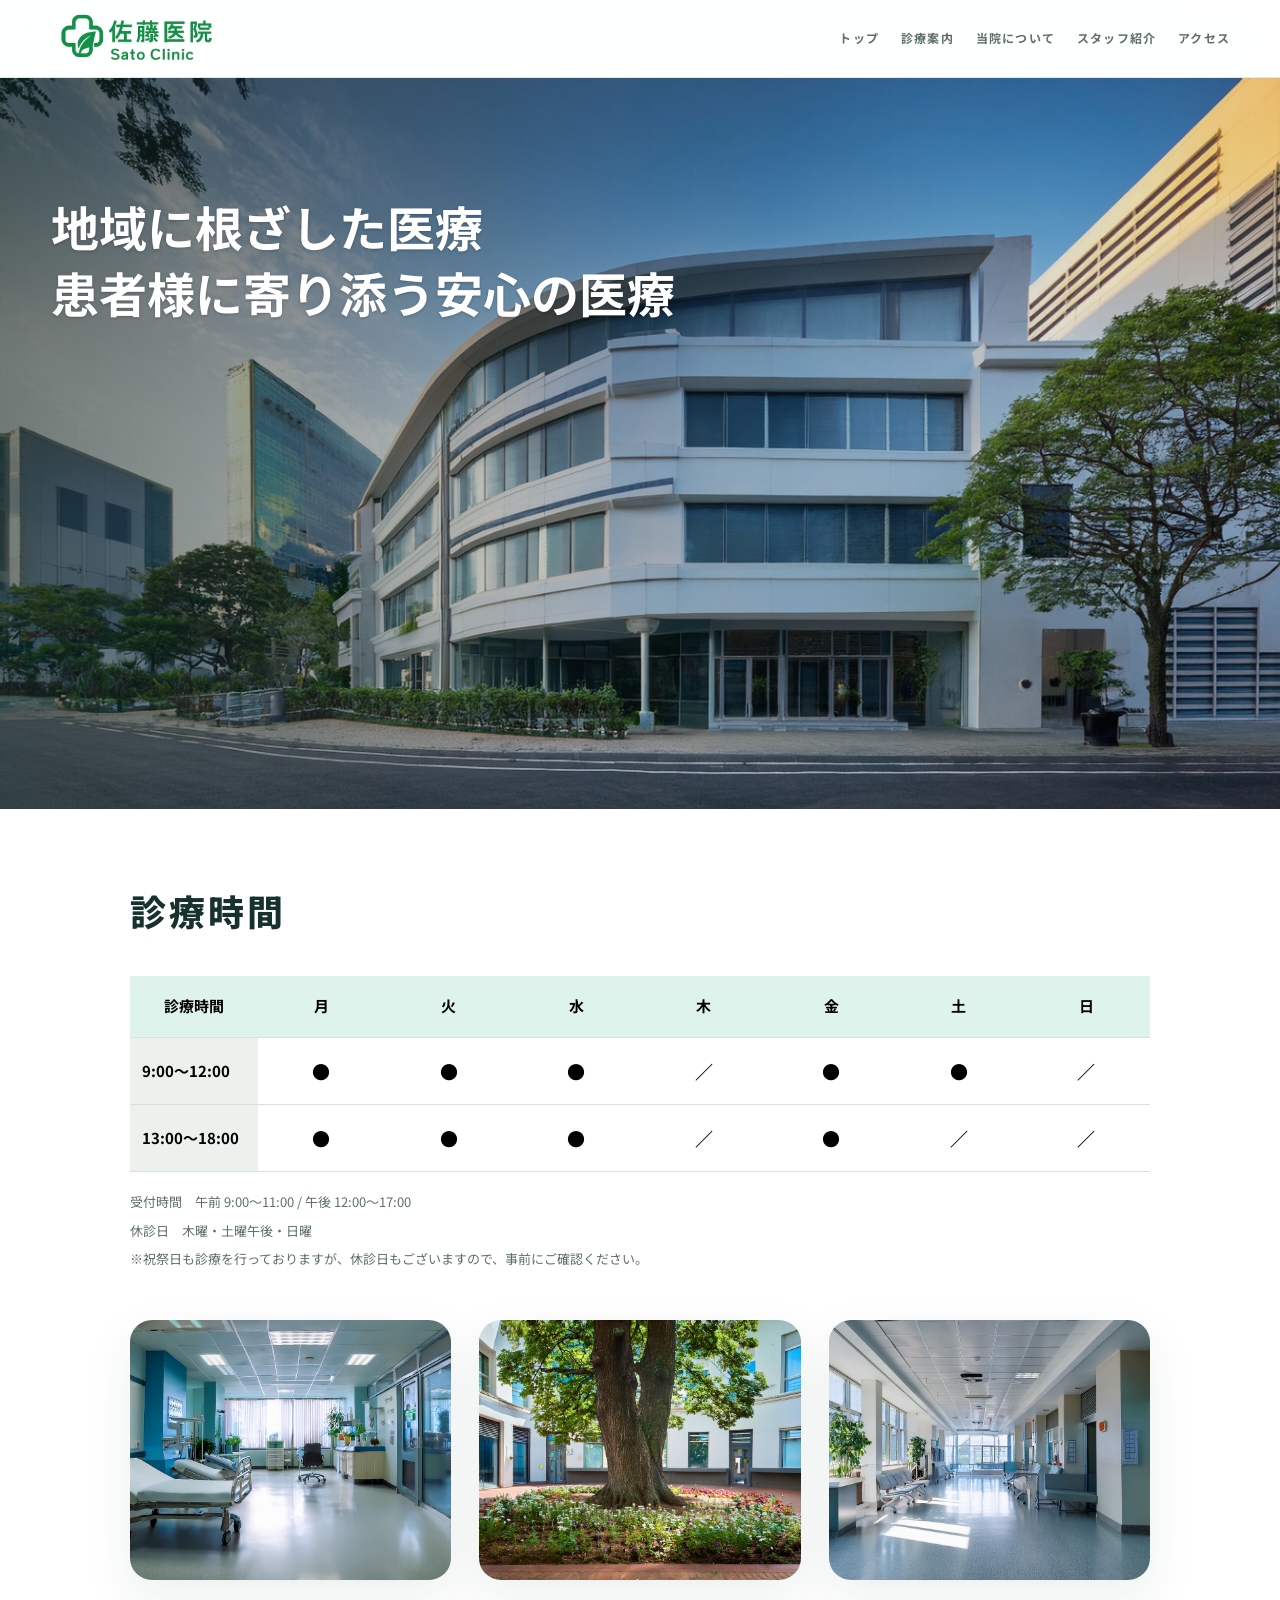
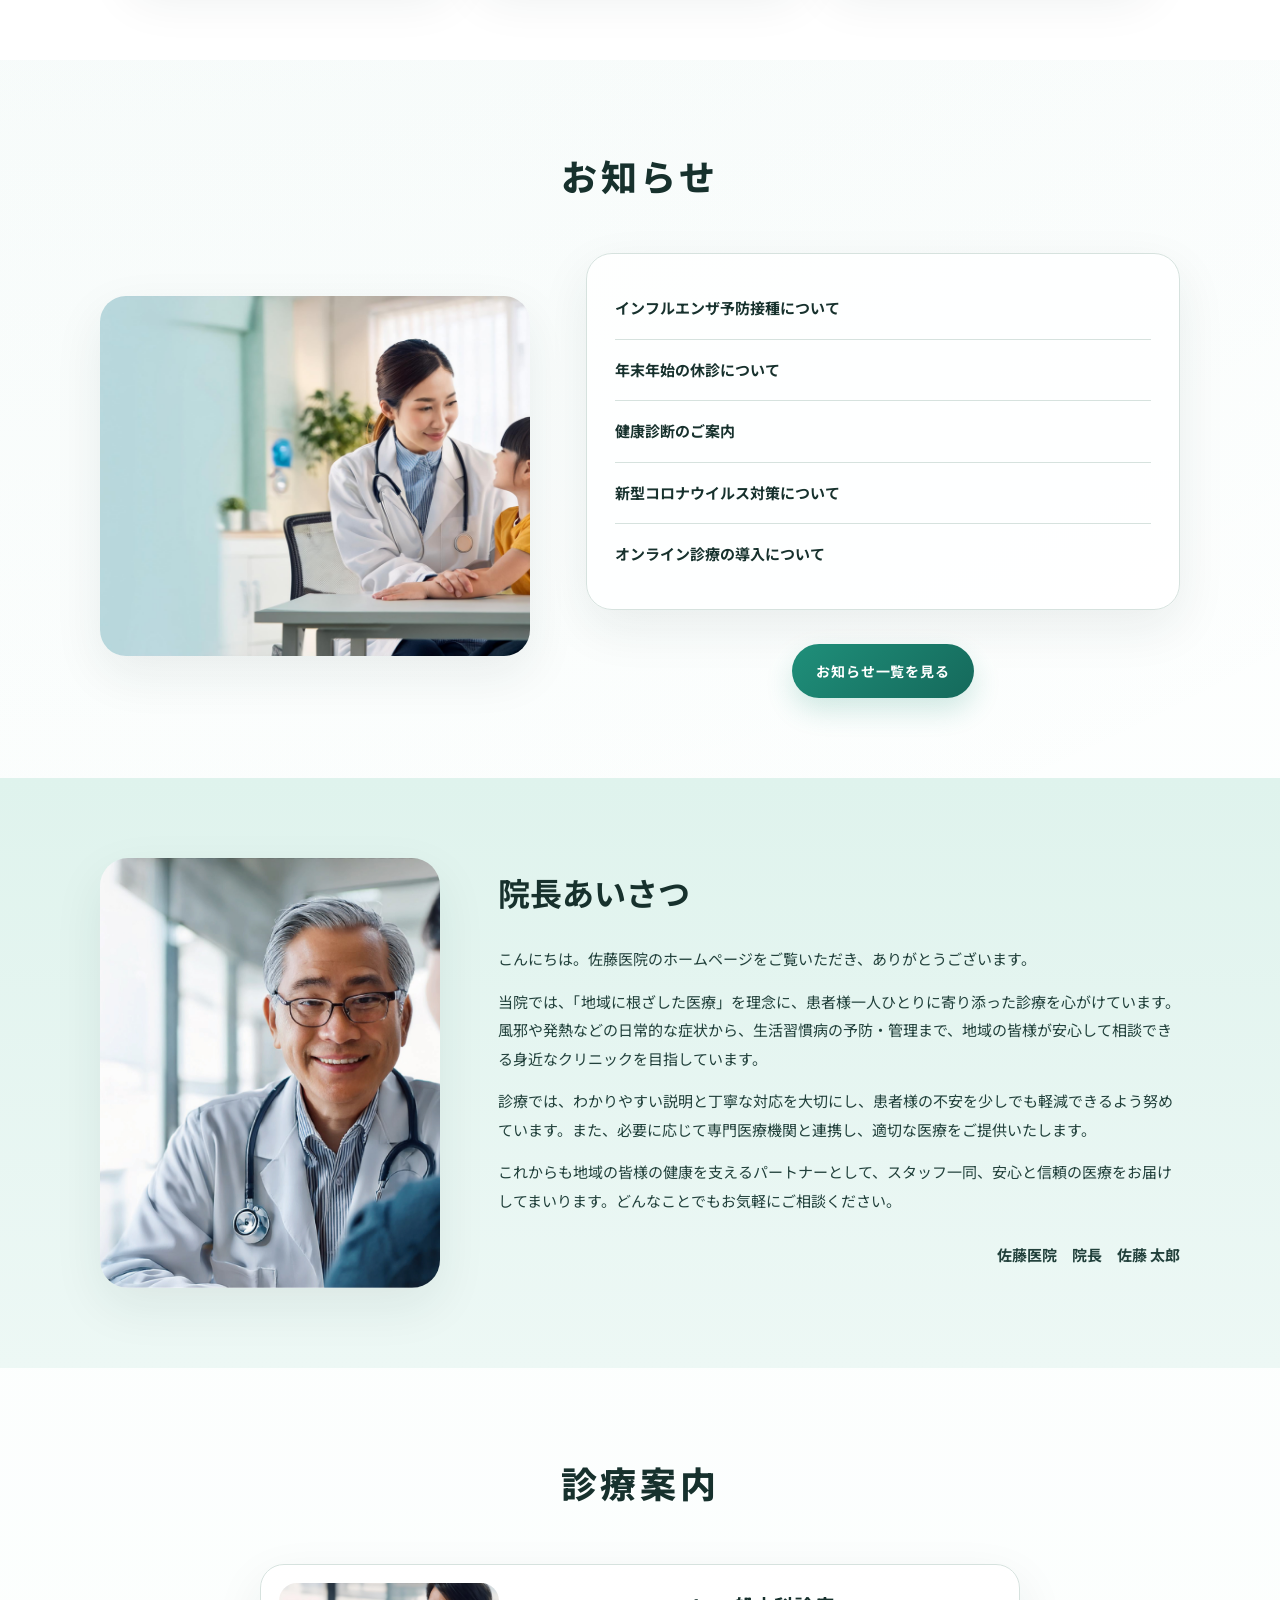
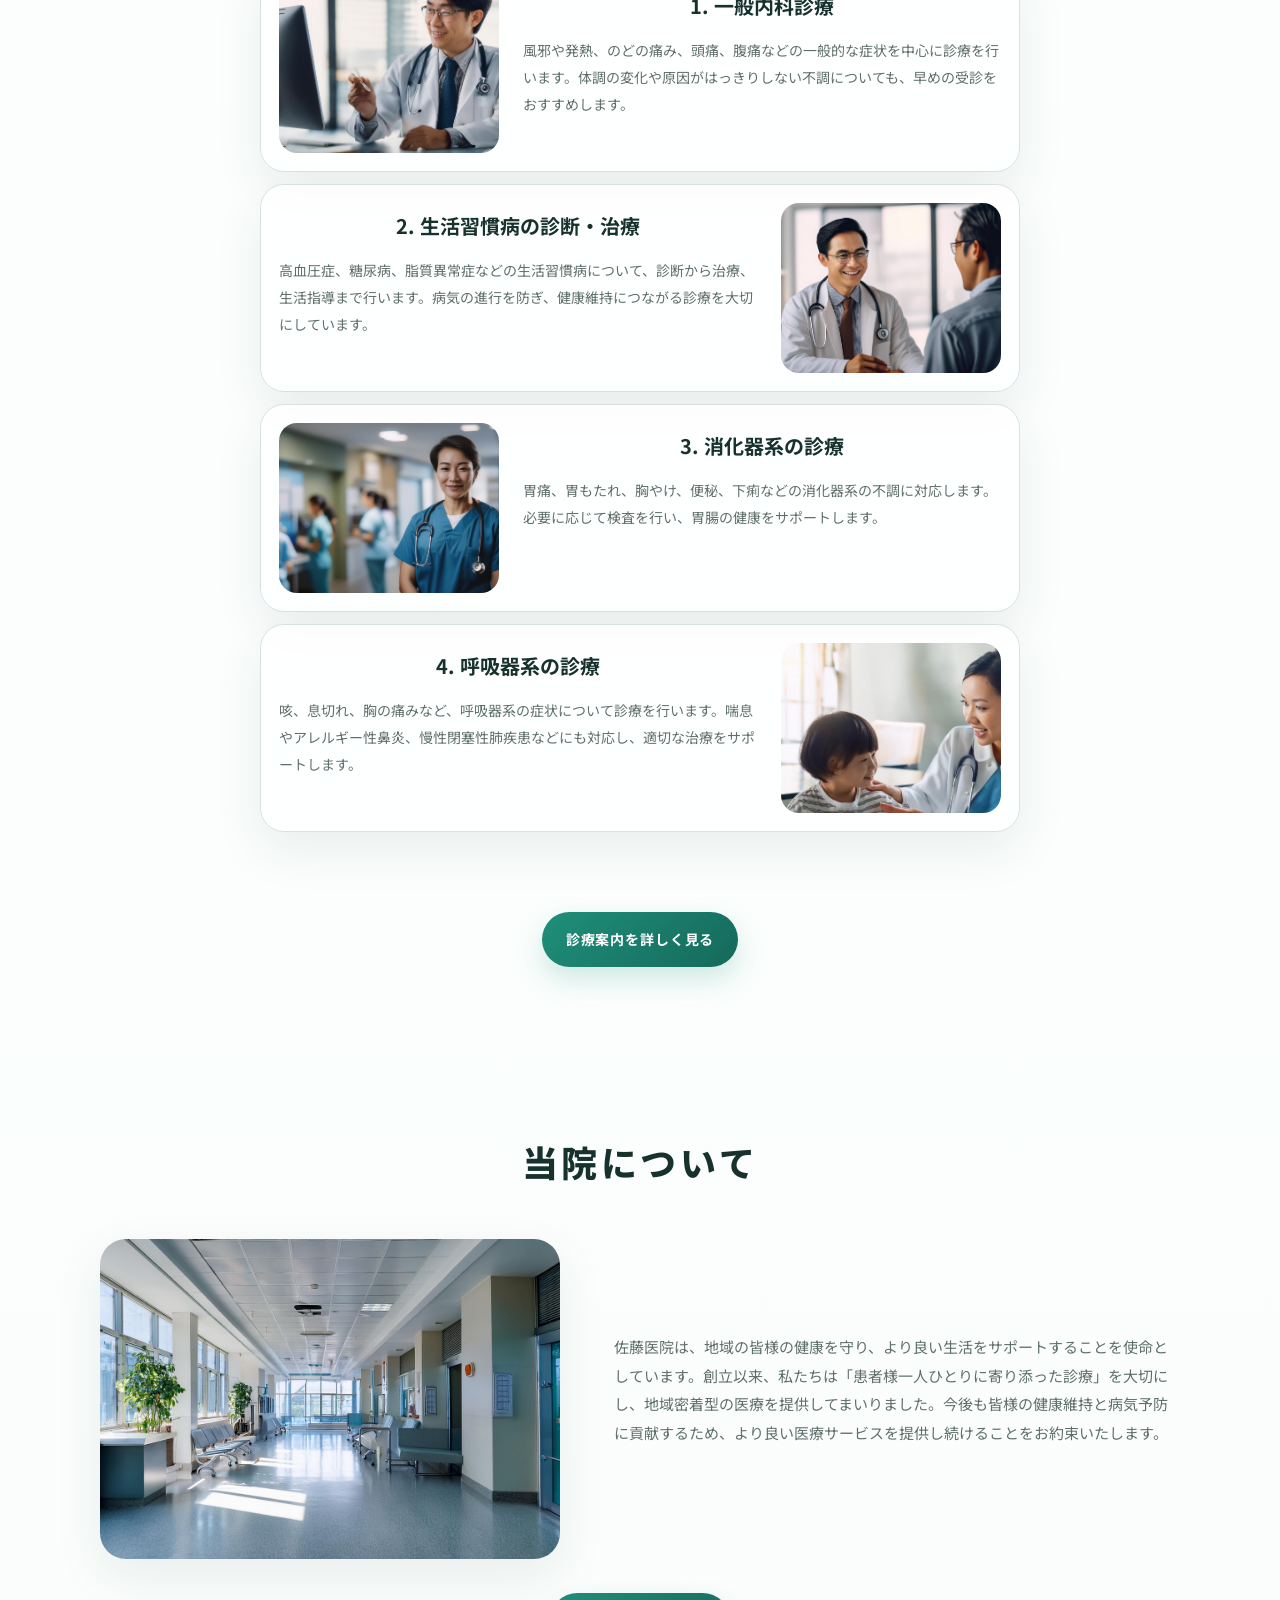
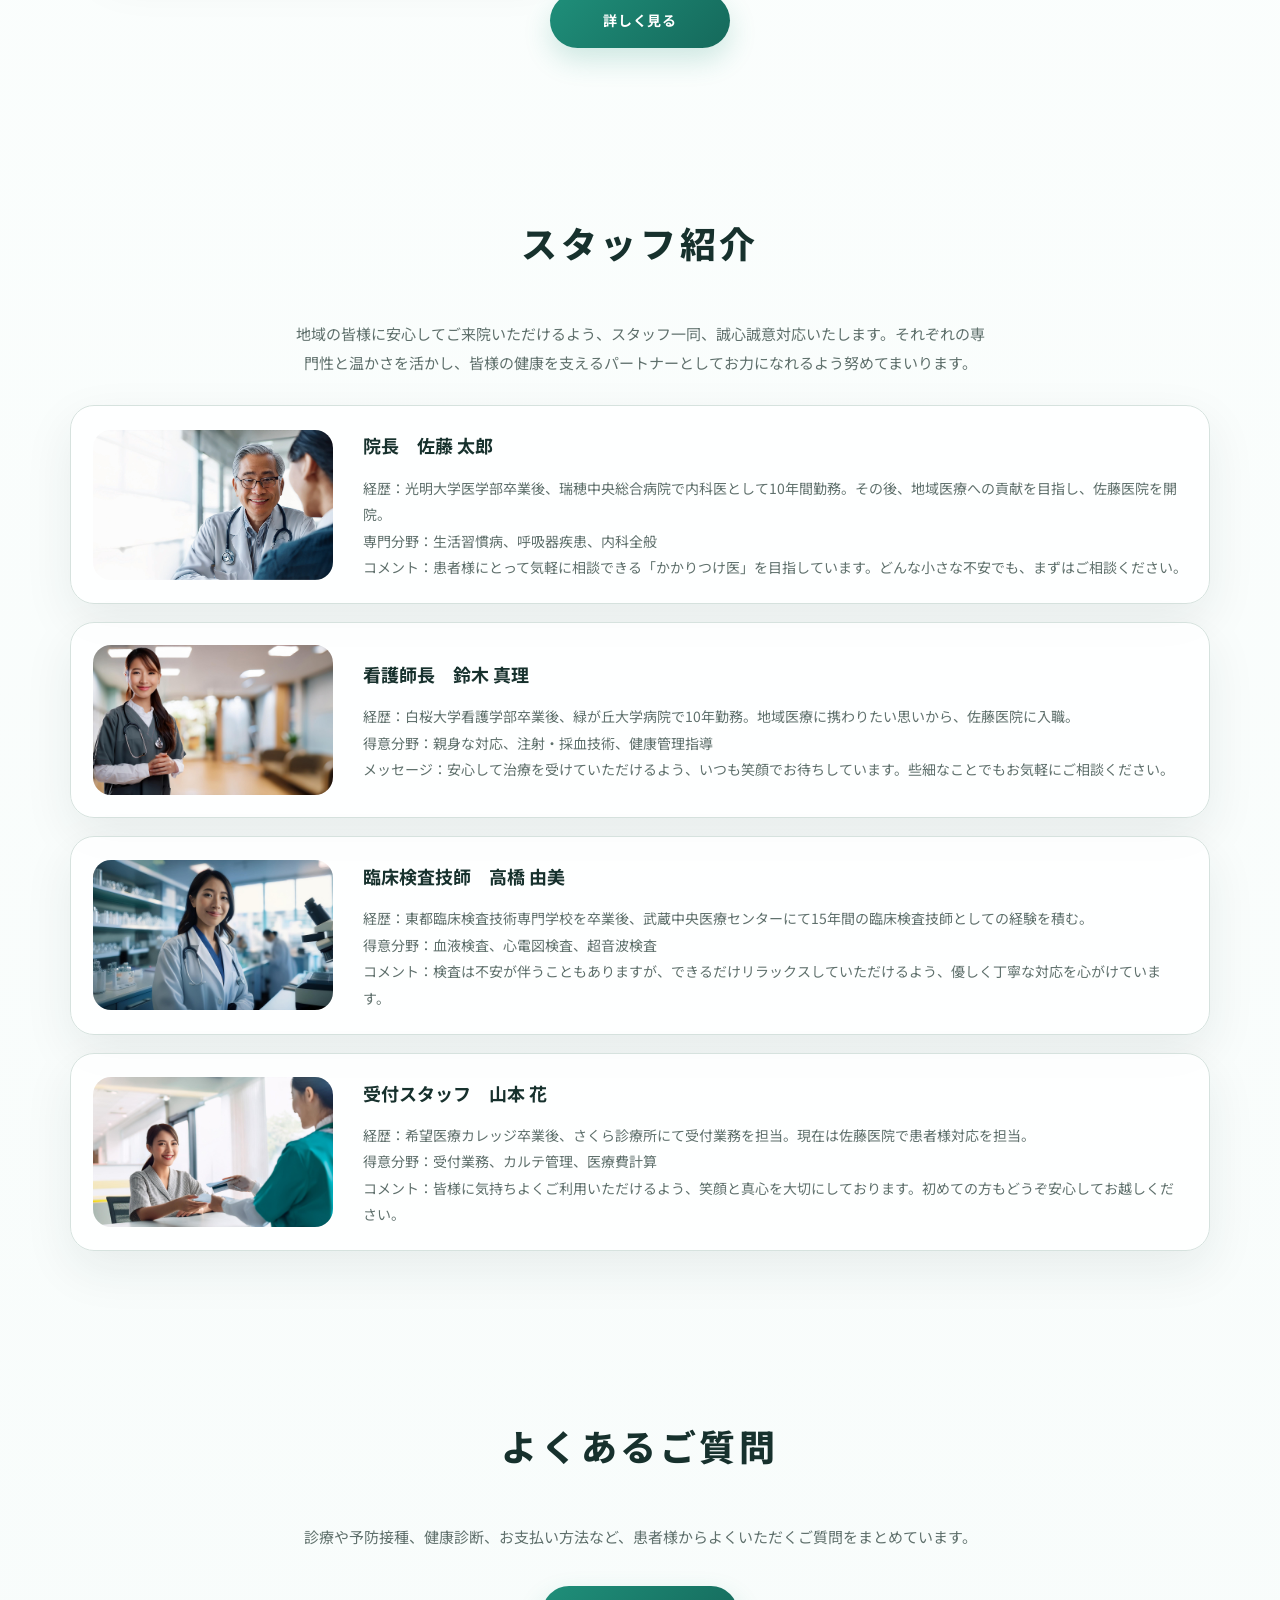
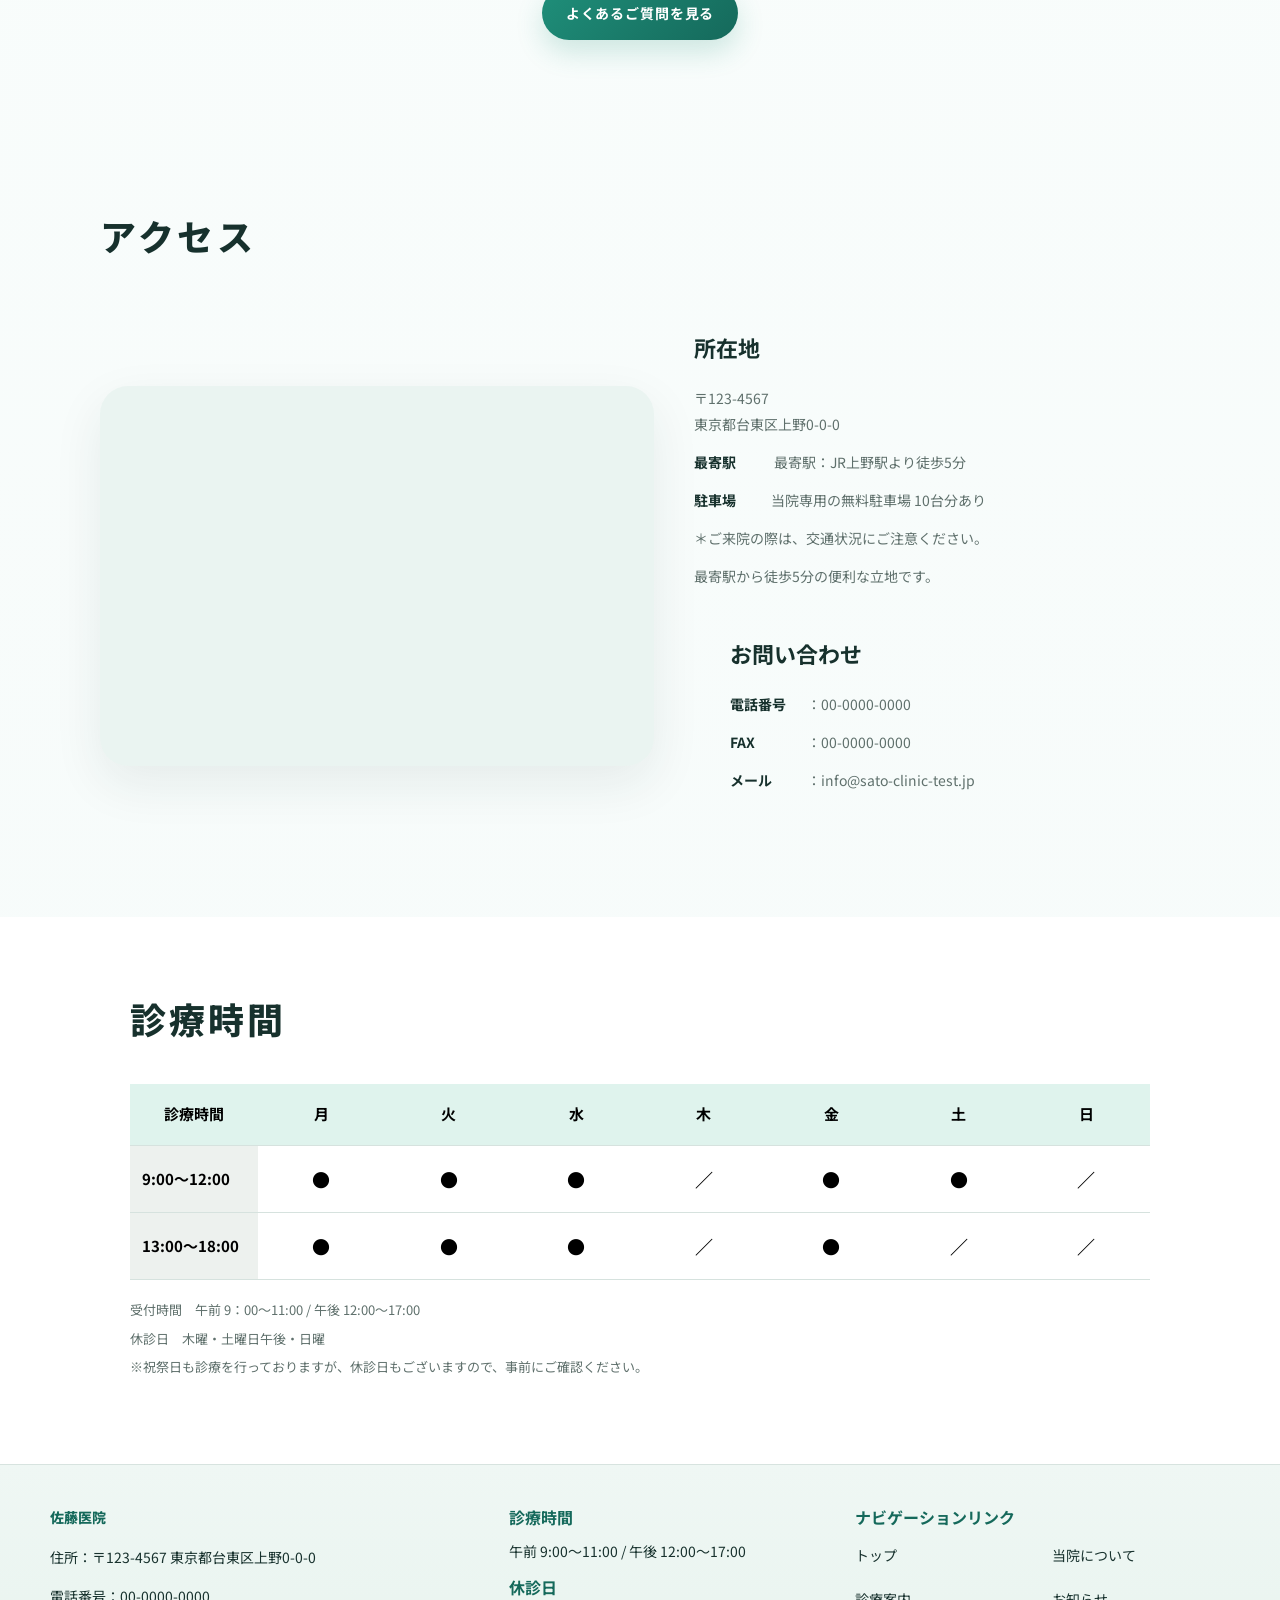
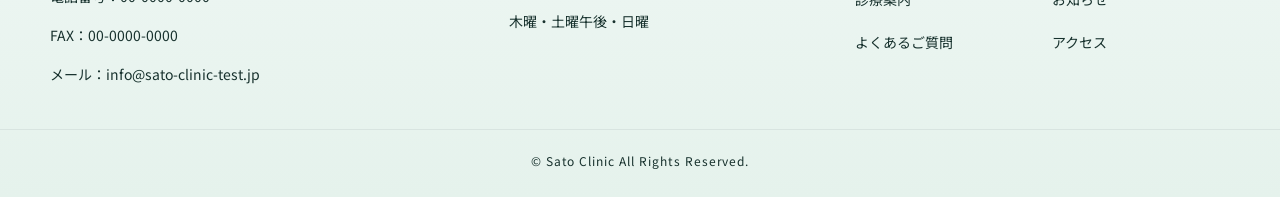
==== commit f12f415d: "診療案内をトップページと次ページに分ける" ====
--- a/index.html
+++ b/index.html
@@ -156,29 +156,29 @@
           <article class="medical-card">
             <img src="./assets/dr/general-medicine.jpg" alt="一般内科">
             <div>
-              <h3>一般内科診療</h3>
-              <p>風邪や発熱、喉の痛み、頭痛、腹痛などの症状を中心に、一般的な体調不良の診療を行っています。また、原因不明の不調や軽い症状であっても、早期診断に努めております。</p>
+              <h3>1. 一般内科診療</h3>
+              <p>風邪や発熱、のどの痛み、頭痛、腹痛などの一般的な症状を中心に診療を行います。体調の変化や原因がはっきりしない不調についても、早めの受診をおすすめします。</p>
             </div>
           </article>
           <article class="medical-card reverse">
             <img src="./assets/dr/lifestyle-disease.jpg" alt="生活習慣病">
             <div>
-              <h3>生活習慣病の診断・治療</h3>
-              <p>高血圧症、糖尿病、脂質異常症（高コレステロール血症）、メタボリック症候群など、生活習慣病の診断と治療を行います。病気の進行を予防し、健康維持のための生活指導や薬物療法を行います。</p>
+              <h3>2. 生活習慣病の診断・治療</h3>
+              <p>高血圧症、糖尿病、脂質異常症などの生活習慣病について、診断から治療、生活指導まで行います。病気の進行を防ぎ、健康維持につながる診療を大切にしています。</p>
             </div>
           </article>
           <article class="medical-card">
             <img src="./assets/dr/suzuki_mari.jpg" alt="消化器系の診療">
             <div>
-              <h3>消化器系の診療</h3>
-              <p>胃痛、胃もたれ、胸やけ、便秘、下痢などの消化器系の不調に対応しています。必要に応じて胃カメラや超音波検査などを実施し、胃腸の健康をサポートします。</p>
+              <h3>3. 消化器系の診療</h3>
+              <p>胃痛、胃もたれ、胸やけ、便秘、下痢などの消化器系の不調に対応します。必要に応じて検査を行い、胃腸の健康をサポートします。</p>
             </div>
           </article>
           <article class="medical-card reverse">
             <img src="./assets/dr/patient_11.jpg" alt="呼吸器系の診療">
             <div>
-              <h3>呼吸器系の診療</h3>
-              <p>咳、息切れ、胸の痛みなど、呼吸器系の症状について診療を行っています。季節性の喘息やアレルギー性鼻炎、慢性閉塞性肺疾患（COPD）などにも対応し、適切な治療と予防をサポートします。</p>
+              <h3>4. 呼吸器系の診療</h3>
+              <p>咳、息切れ、胸の痛みなど、呼吸器系の症状について診療を行います。喘息やアレルギー性鼻炎、慢性閉塞性肺疾患などにも対応し、適切な治療をサポートします。</p>
             </div>
           </article>
         </div>
@@ -334,15 +334,6 @@
         </div>
       </div>
     </section>
-    <div class="medical-list">
-      <p>診療時間</p>
-      <p>内科</p>
-      <p>循環器科</p>
-      <p>呼吸器内科</p>
-      <p>予防接種・健康診断</p>
-      <p>生活習慣病（高血圧・脂質異常症・糖尿病等）の管理</p>
-      <p>そのほかご不明な点があれば電話またはメールでお気軽にご相談ください。</p>
-    </div>
   </main>
   <footer class="site-footer">
     <div class="wrap footer-inner">
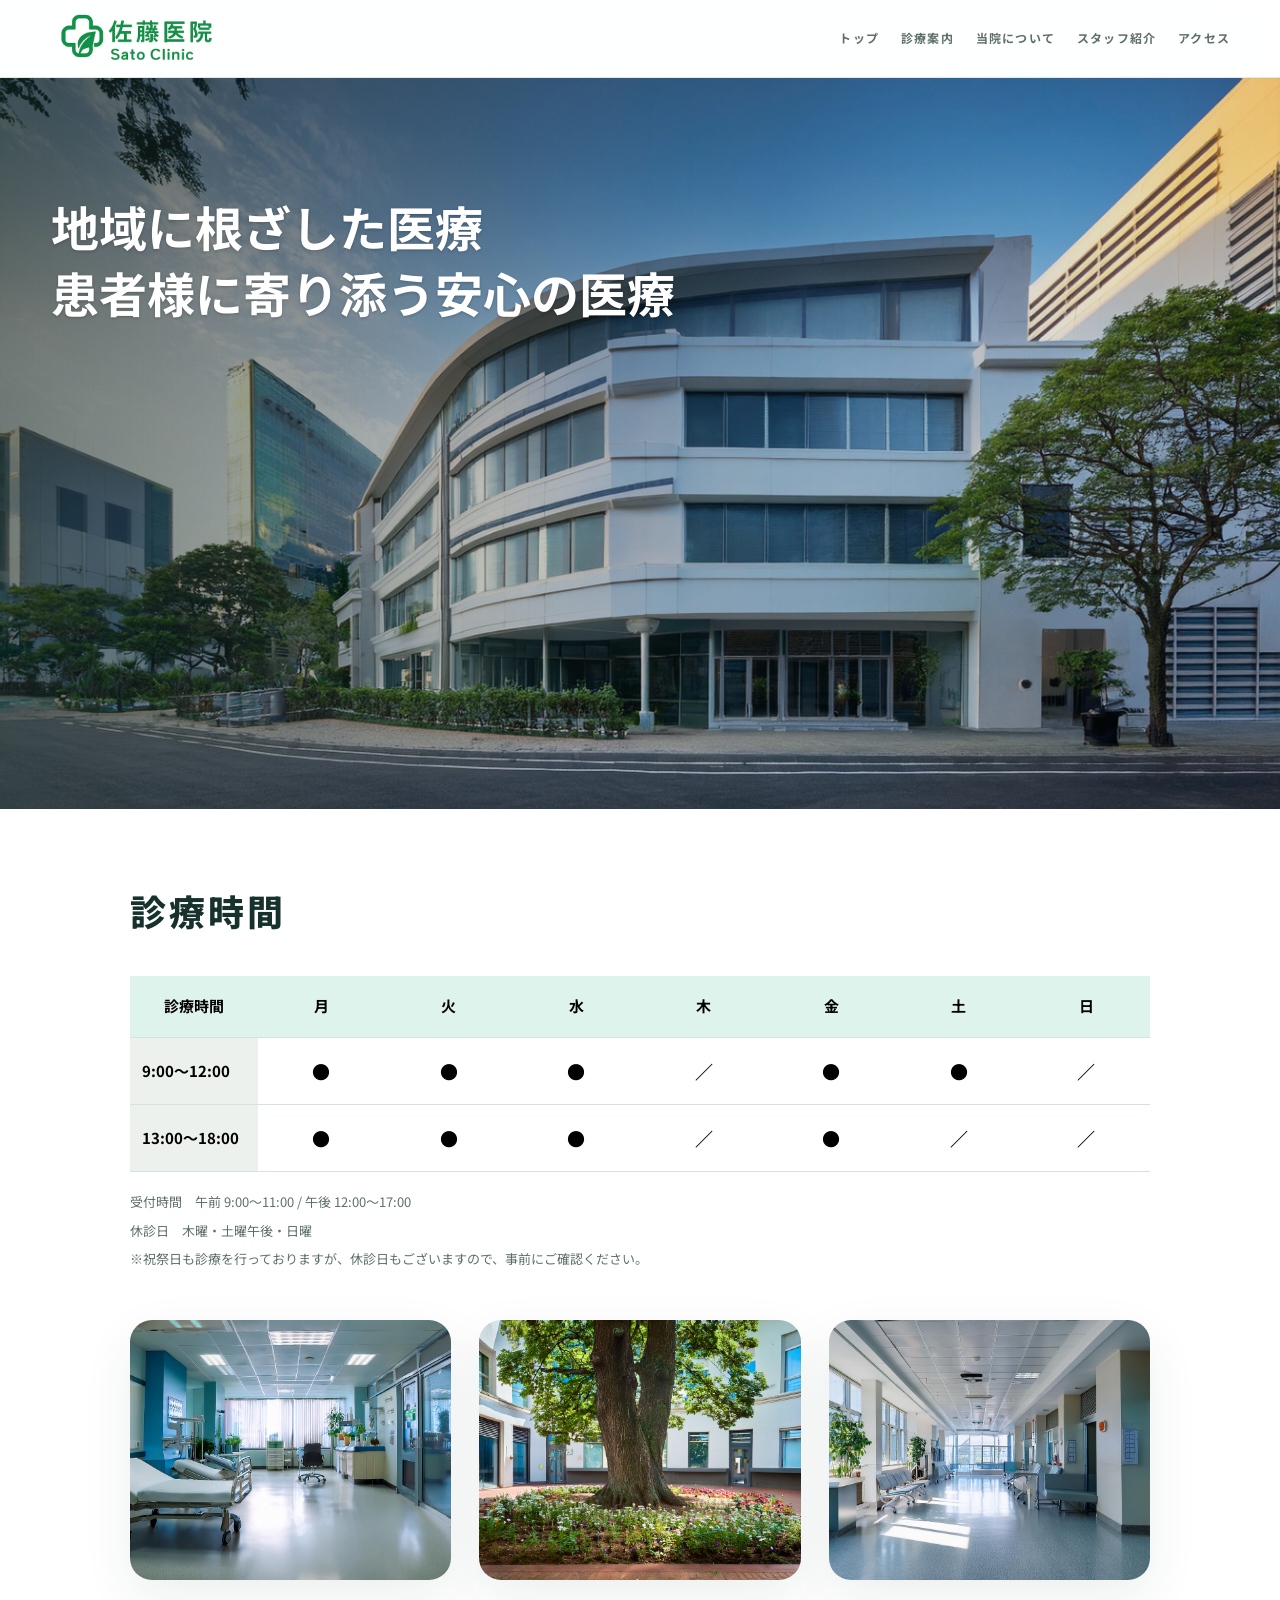
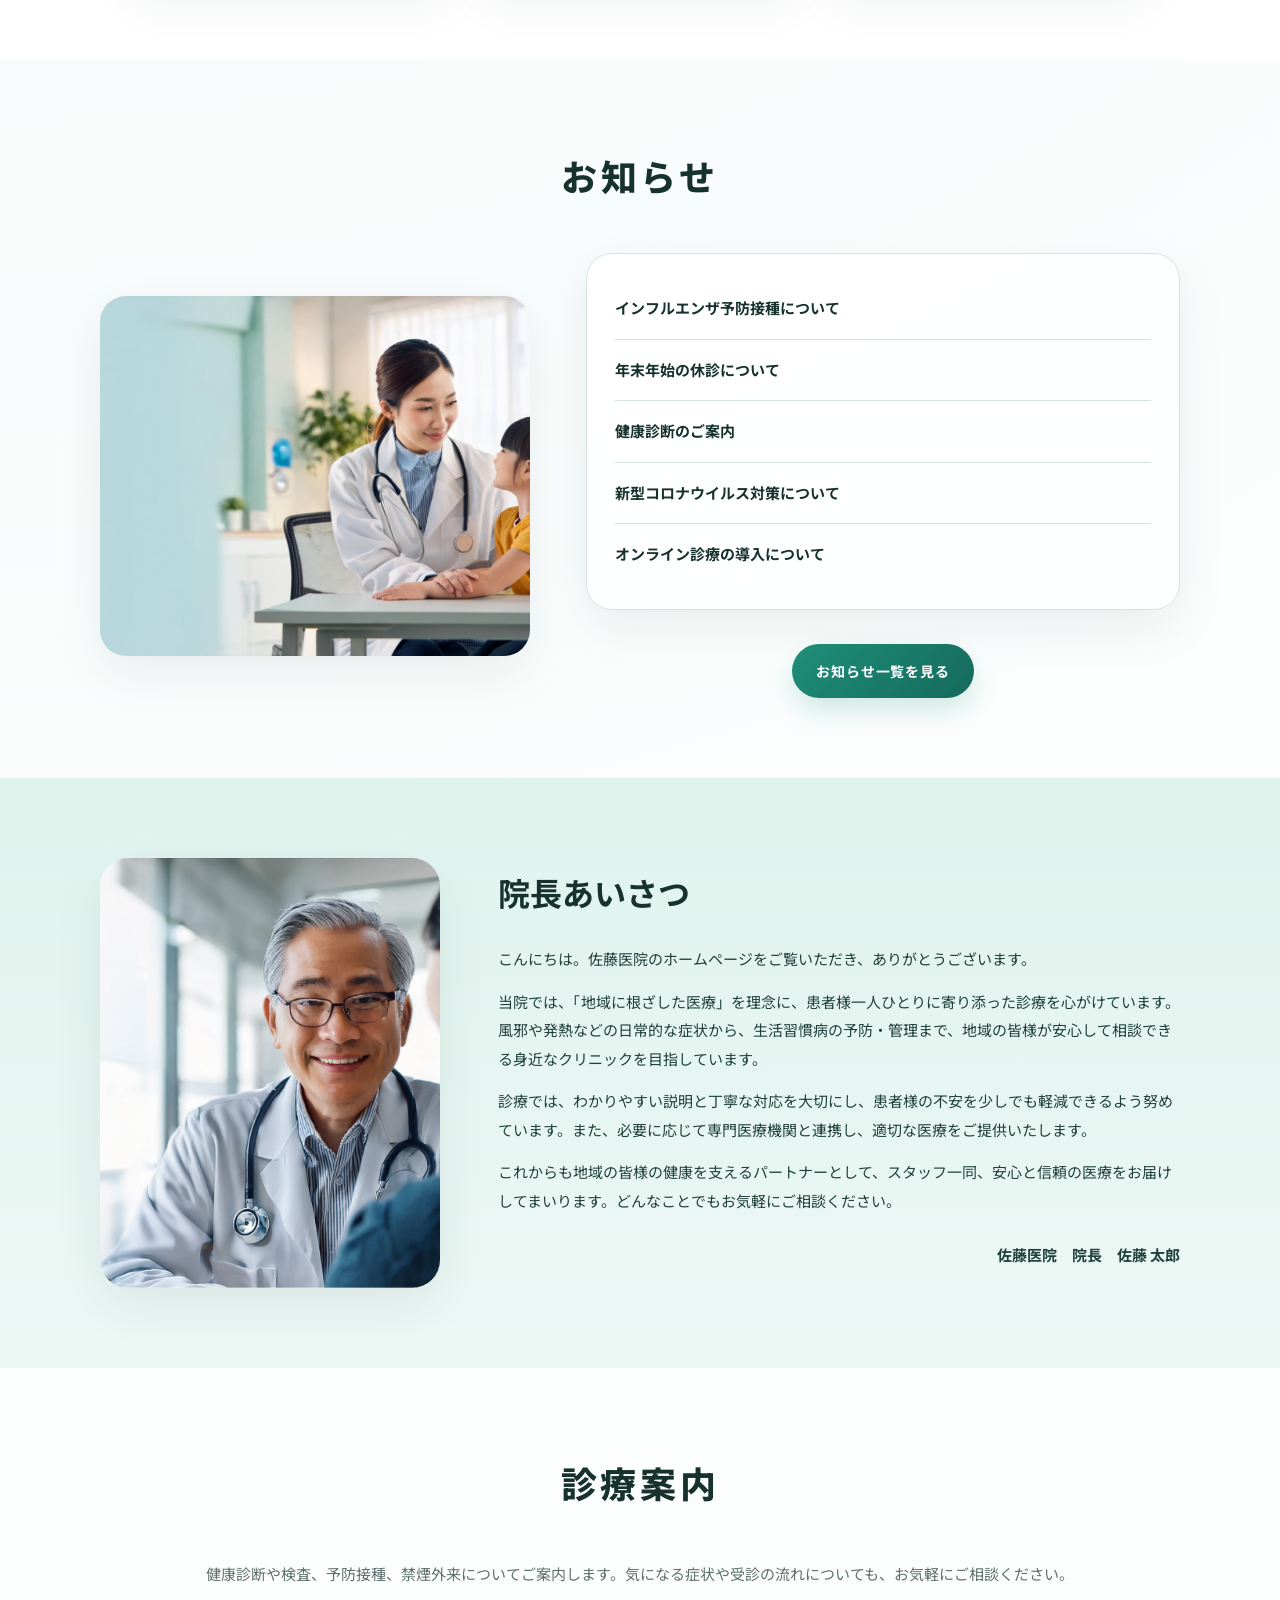
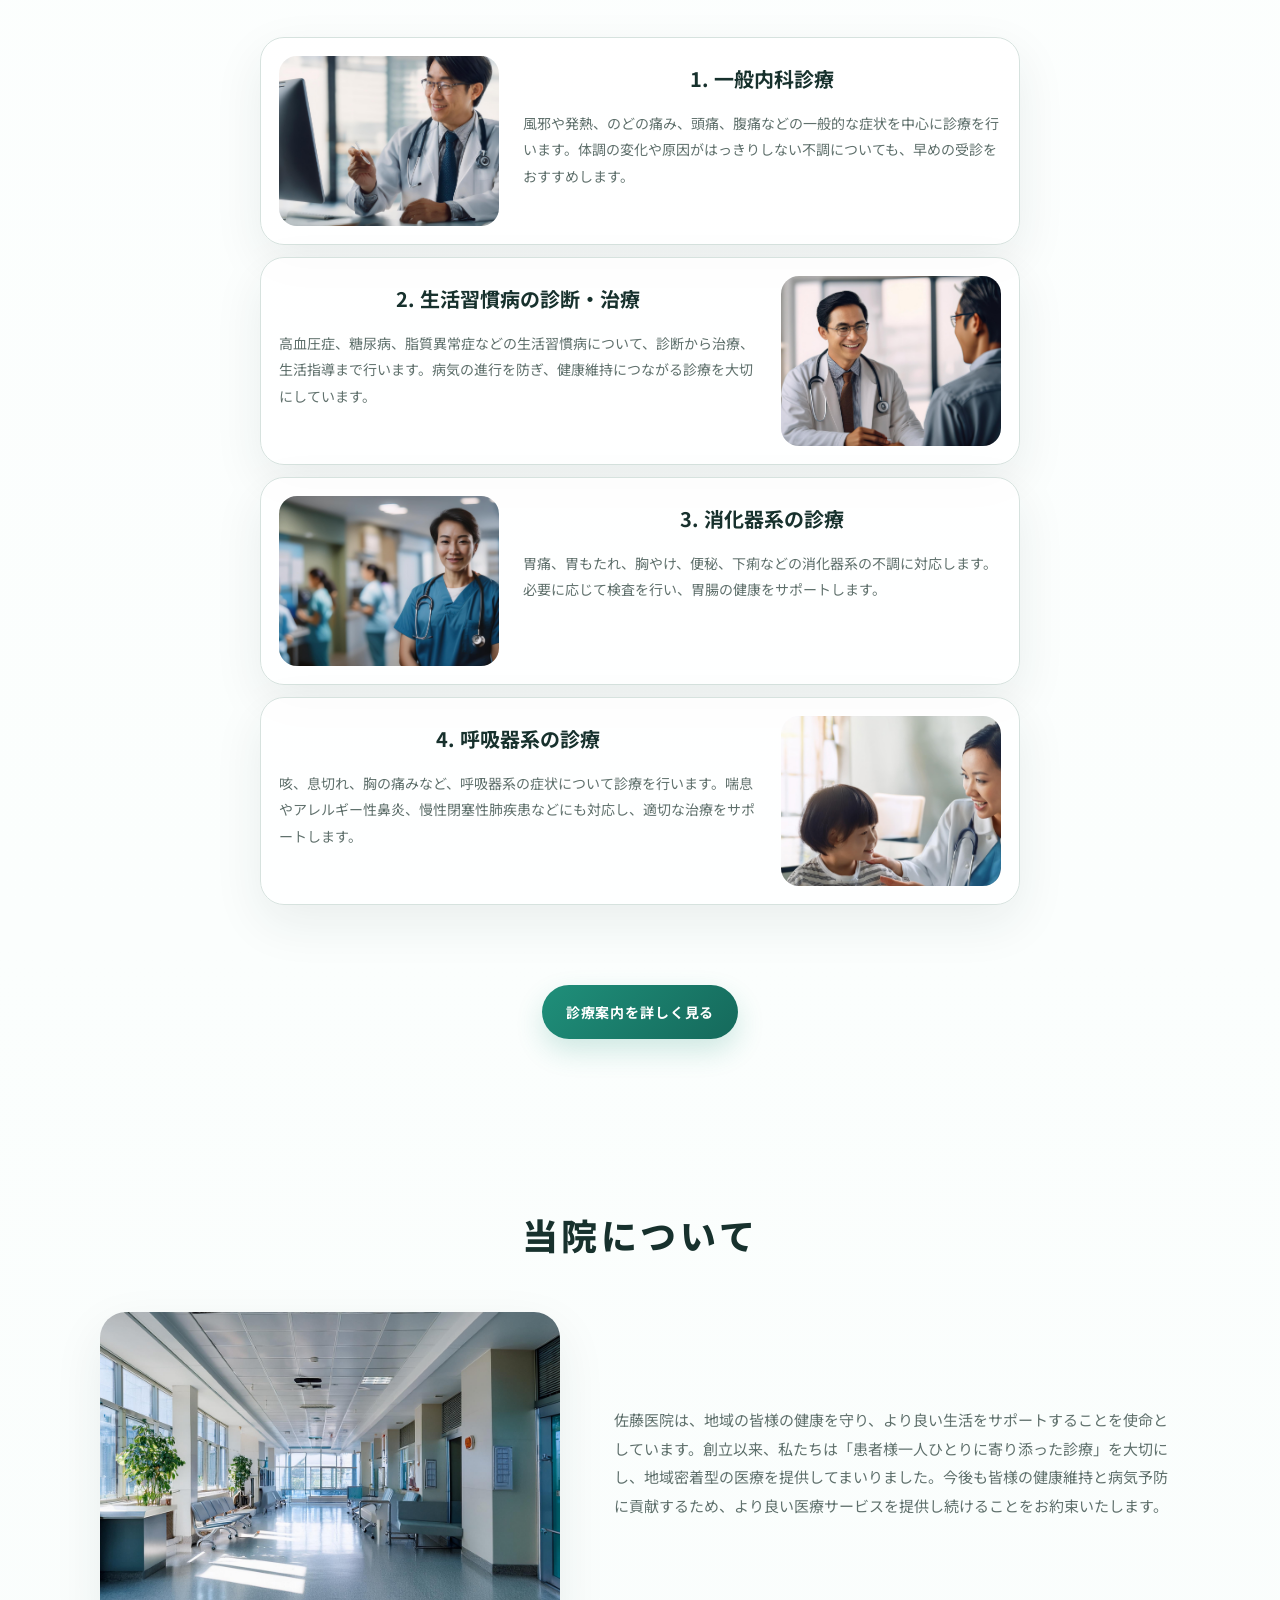
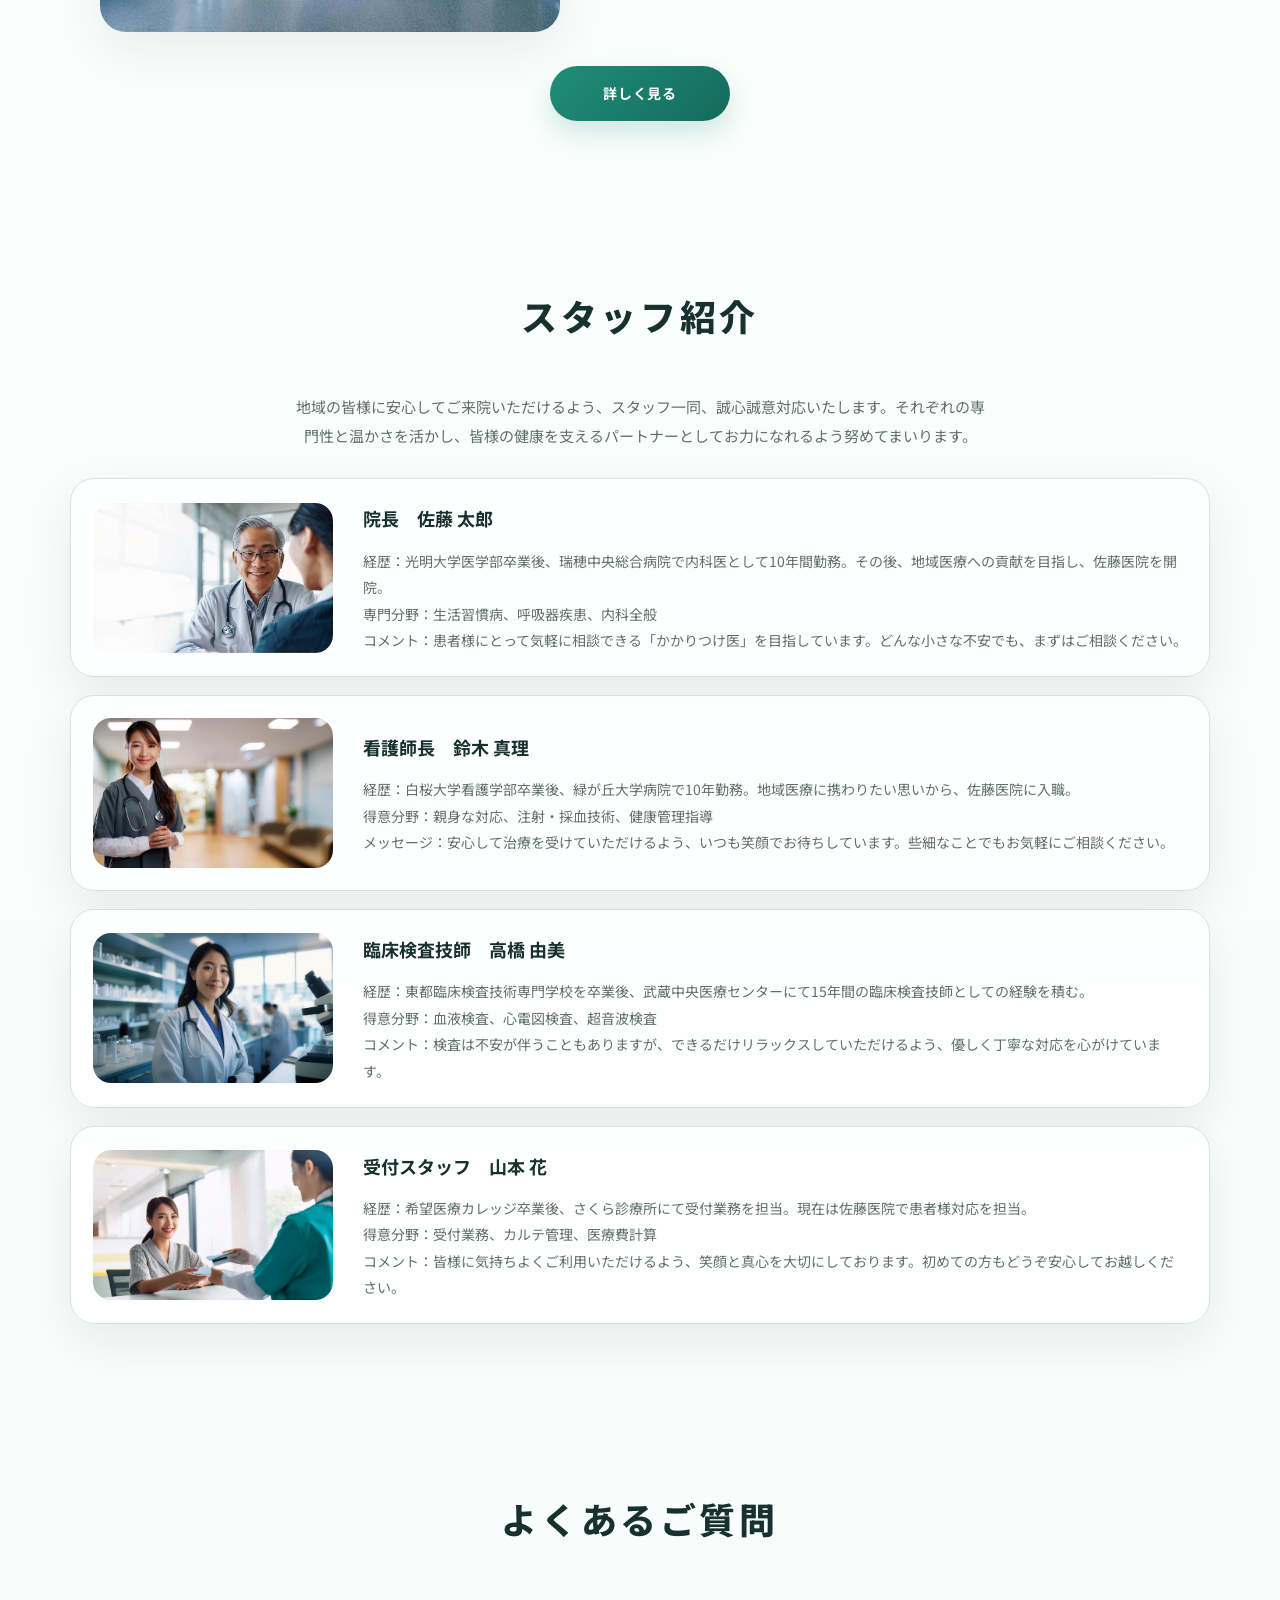
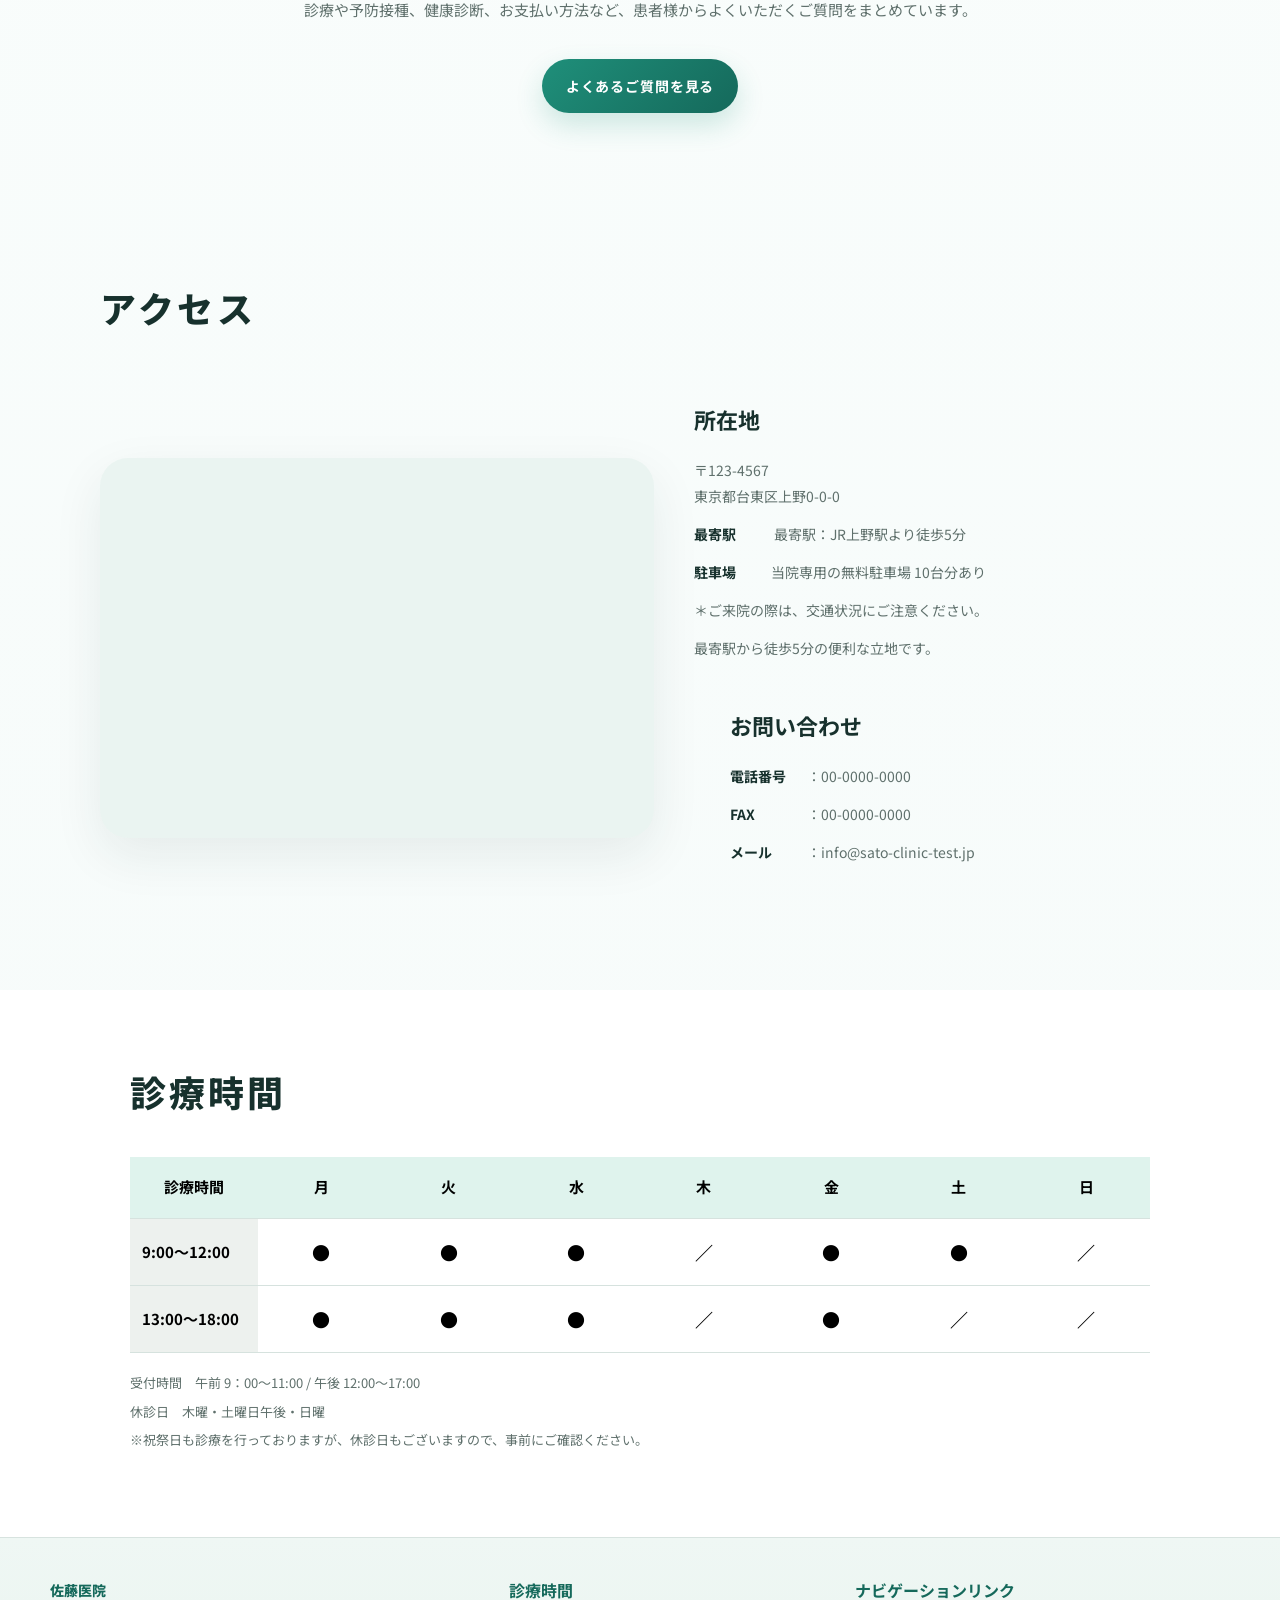
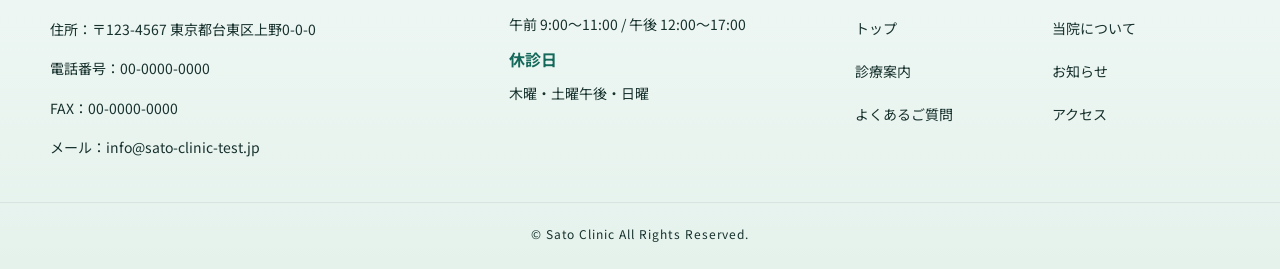
==== commit 3e7b8e76: "診療案内の説明をトップページに移動" ====
--- a/index.html
+++ b/index.html
@@ -152,6 +152,9 @@
     <section id="medical" class="section medical-section reveal-section">
       <div class="wrap medium">
         <h2 class="section-title">診療案内</h2>
+        <p class="medical-page-lead">
+          健康診断や検査、予防接種、禁煙外来についてご案内します。気になる症状や受診の流れについても、お気軽にご相談ください。
+        </p>
         <div class="medical-grid">
           <article class="medical-card">
             <img src="./assets/dr/general-medicine.jpg" alt="一般内科">
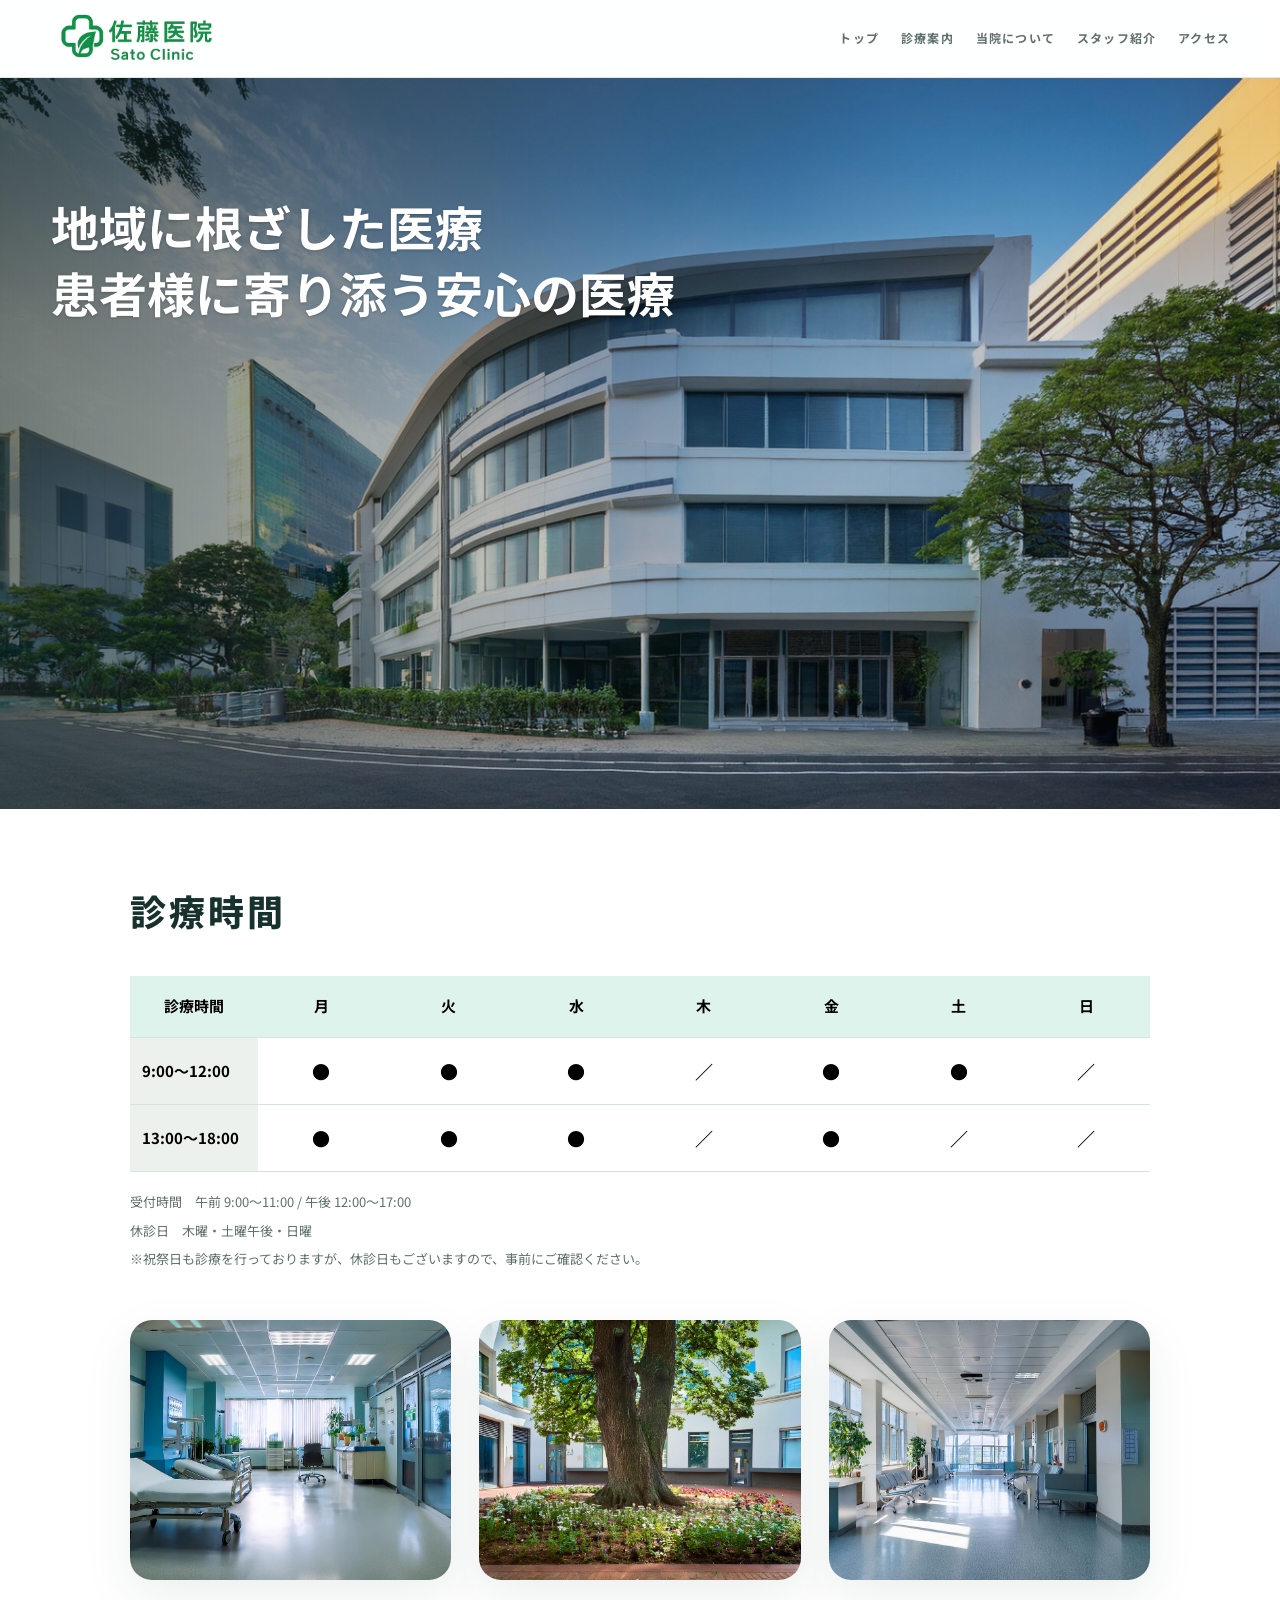
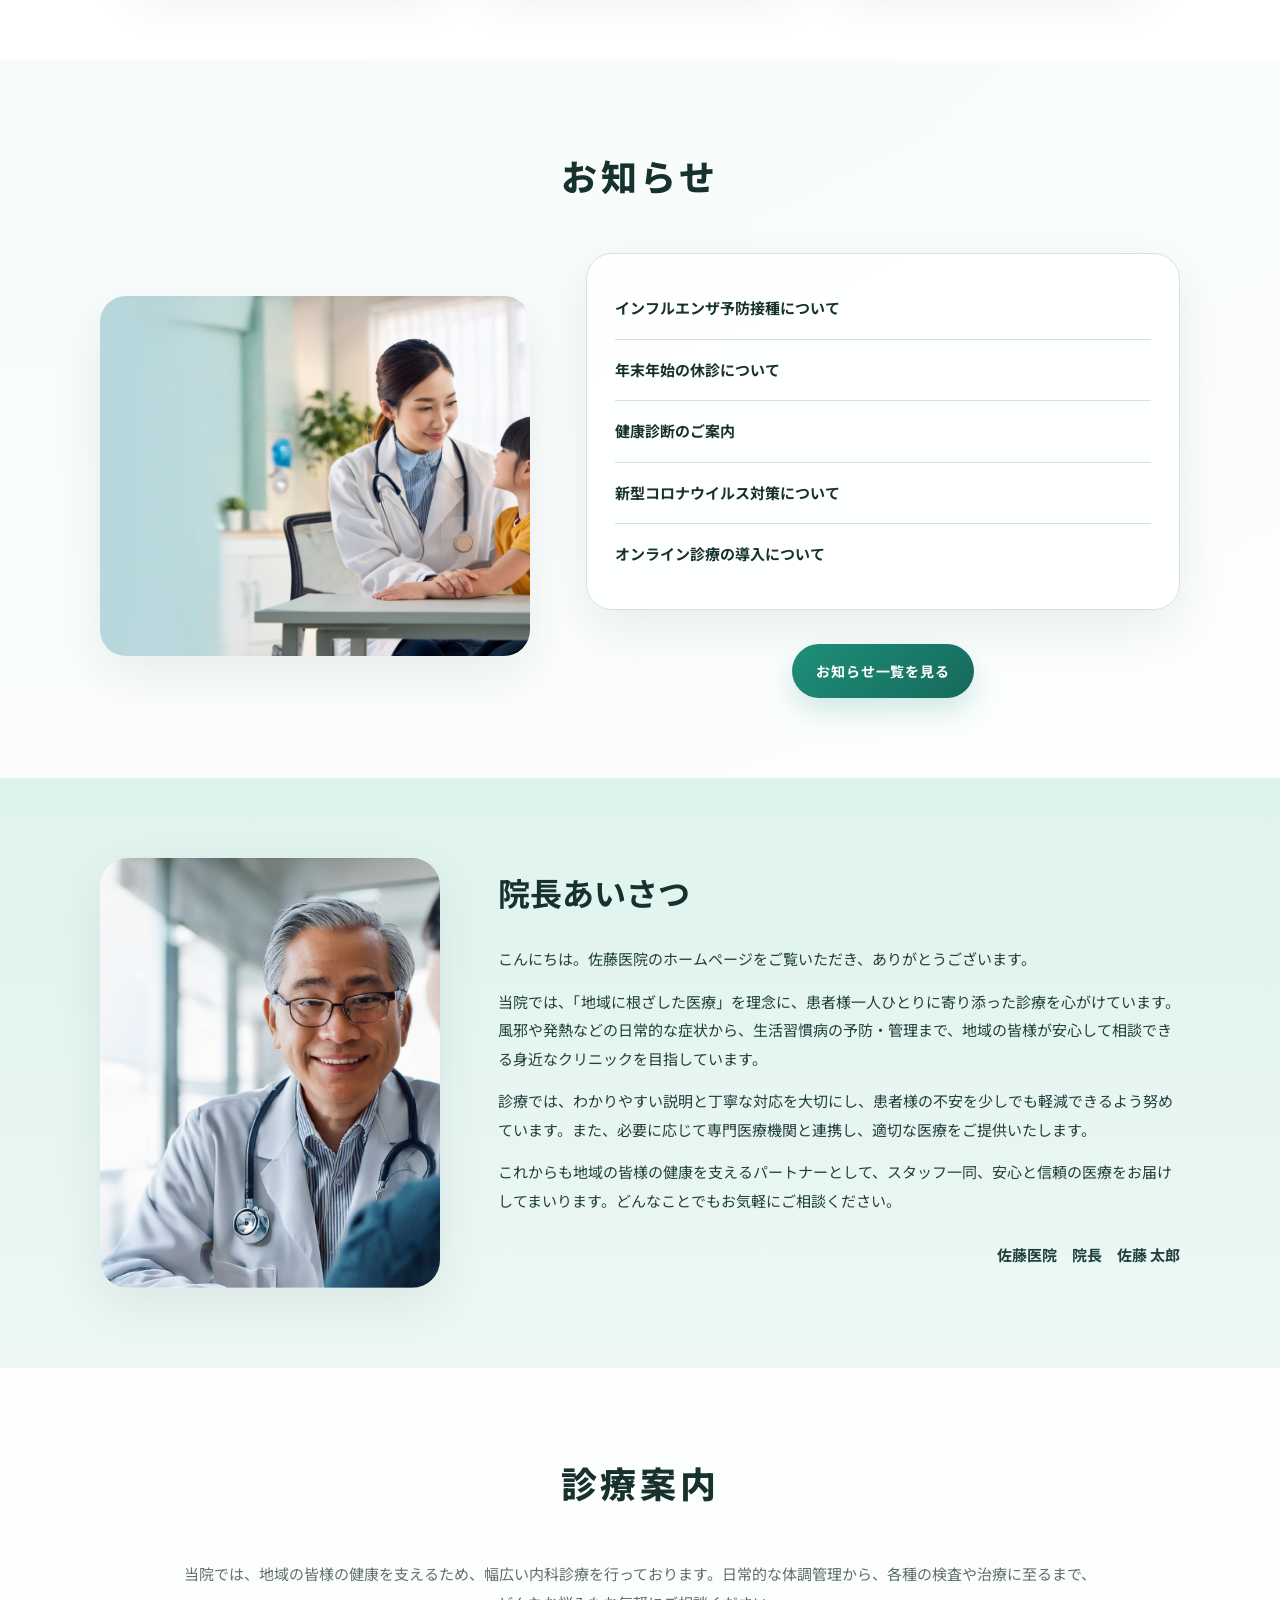
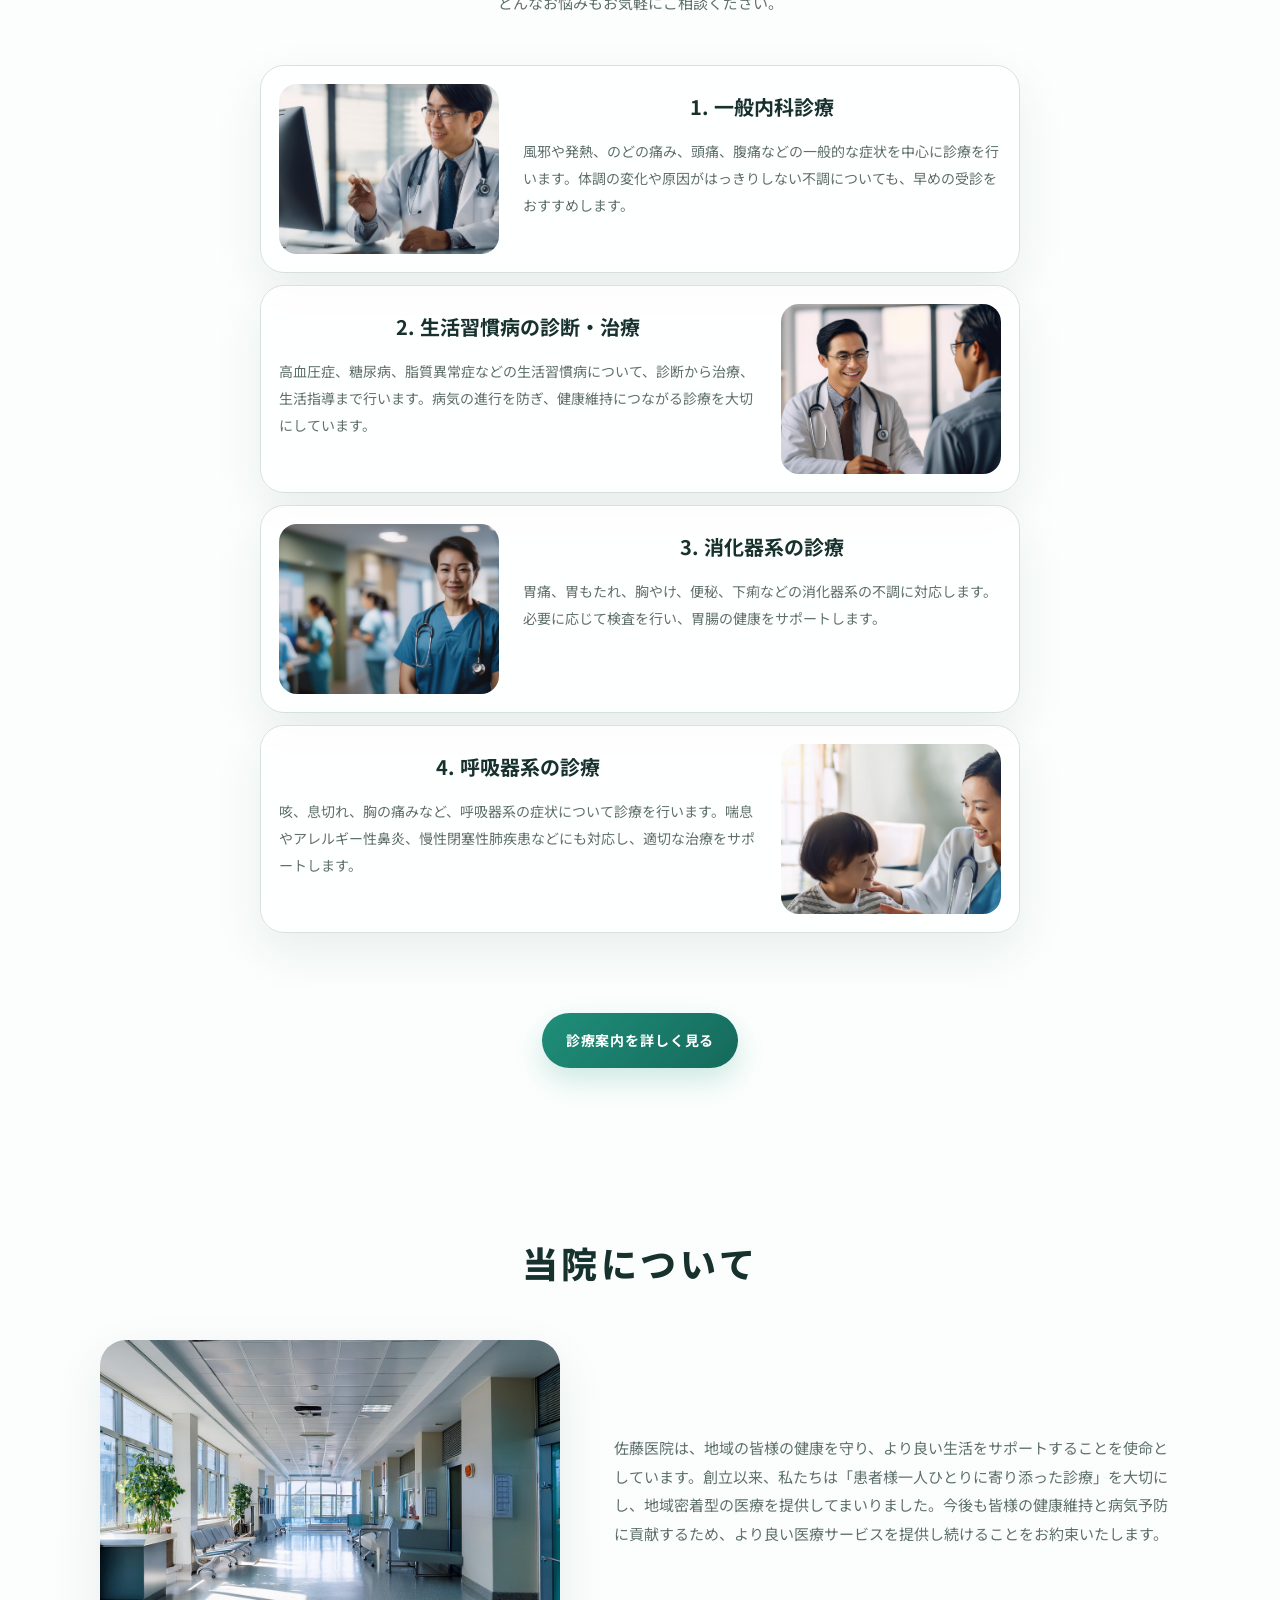
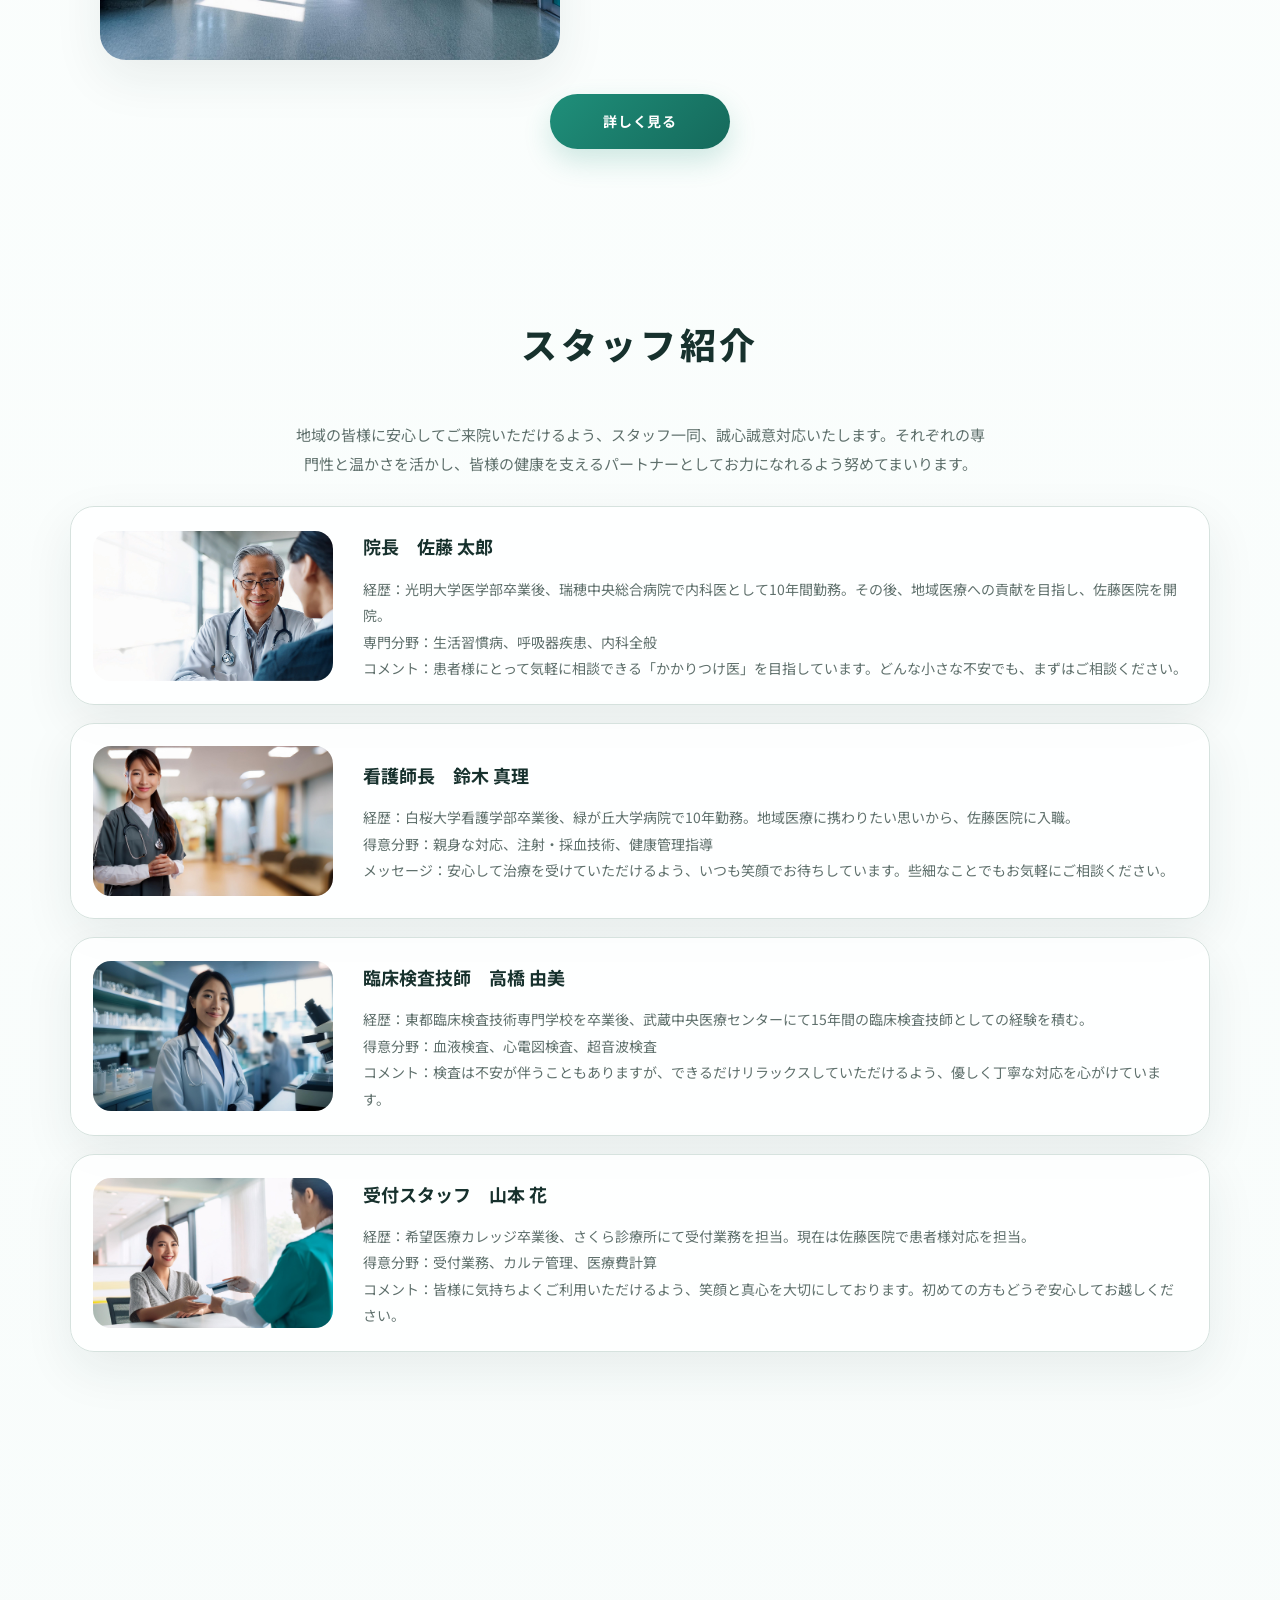
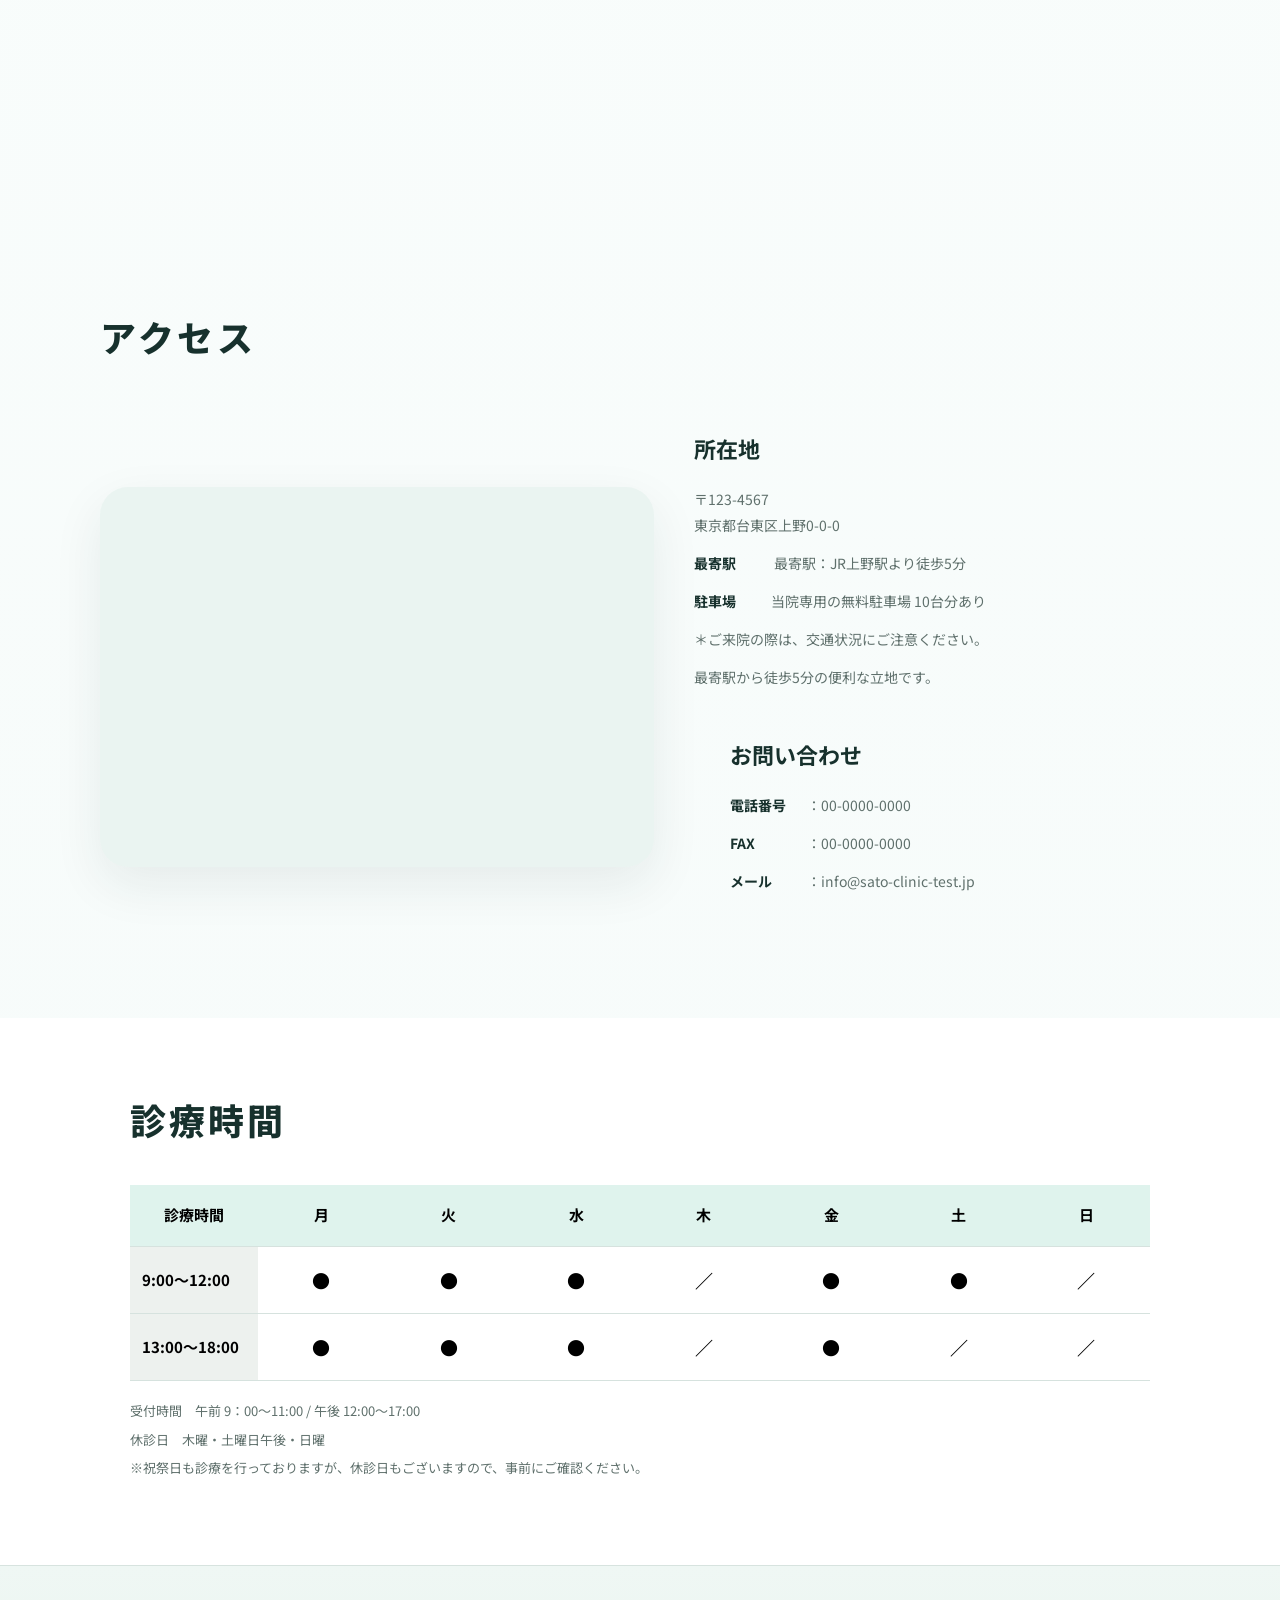
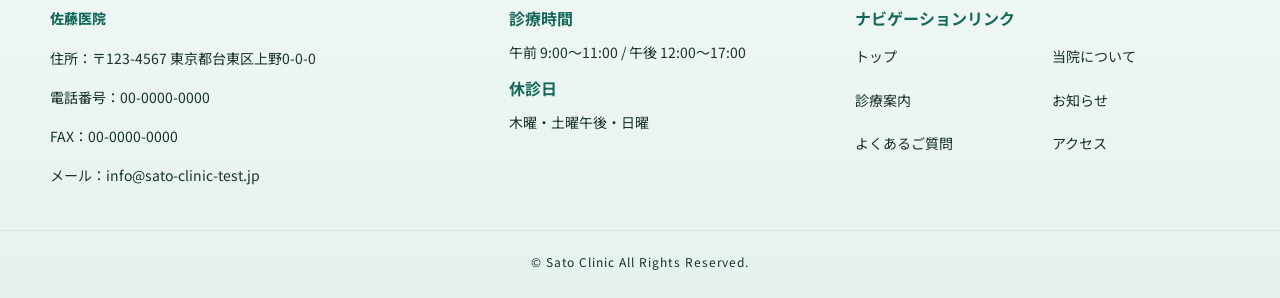
==== commit 80edf103: "診療案内トップページに追加" ====
--- a/index.html
+++ b/index.html
@@ -153,7 +153,7 @@
       <div class="wrap medium">
         <h2 class="section-title">診療案内</h2>
         <p class="medical-page-lead">
-          健康診断や検査、予防接種、禁煙外来についてご案内します。気になる症状や受診の流れについても、お気軽にご相談ください。
+          当院では、地域の皆様の健康を支えるため、幅広い内科診療を行っております。日常的な体調管理から、各種の検査や治療に至るまで、どんなお悩みもお気軽にご相談ください。
         </p>
         <div class="medical-grid">
           <article class="medical-card">
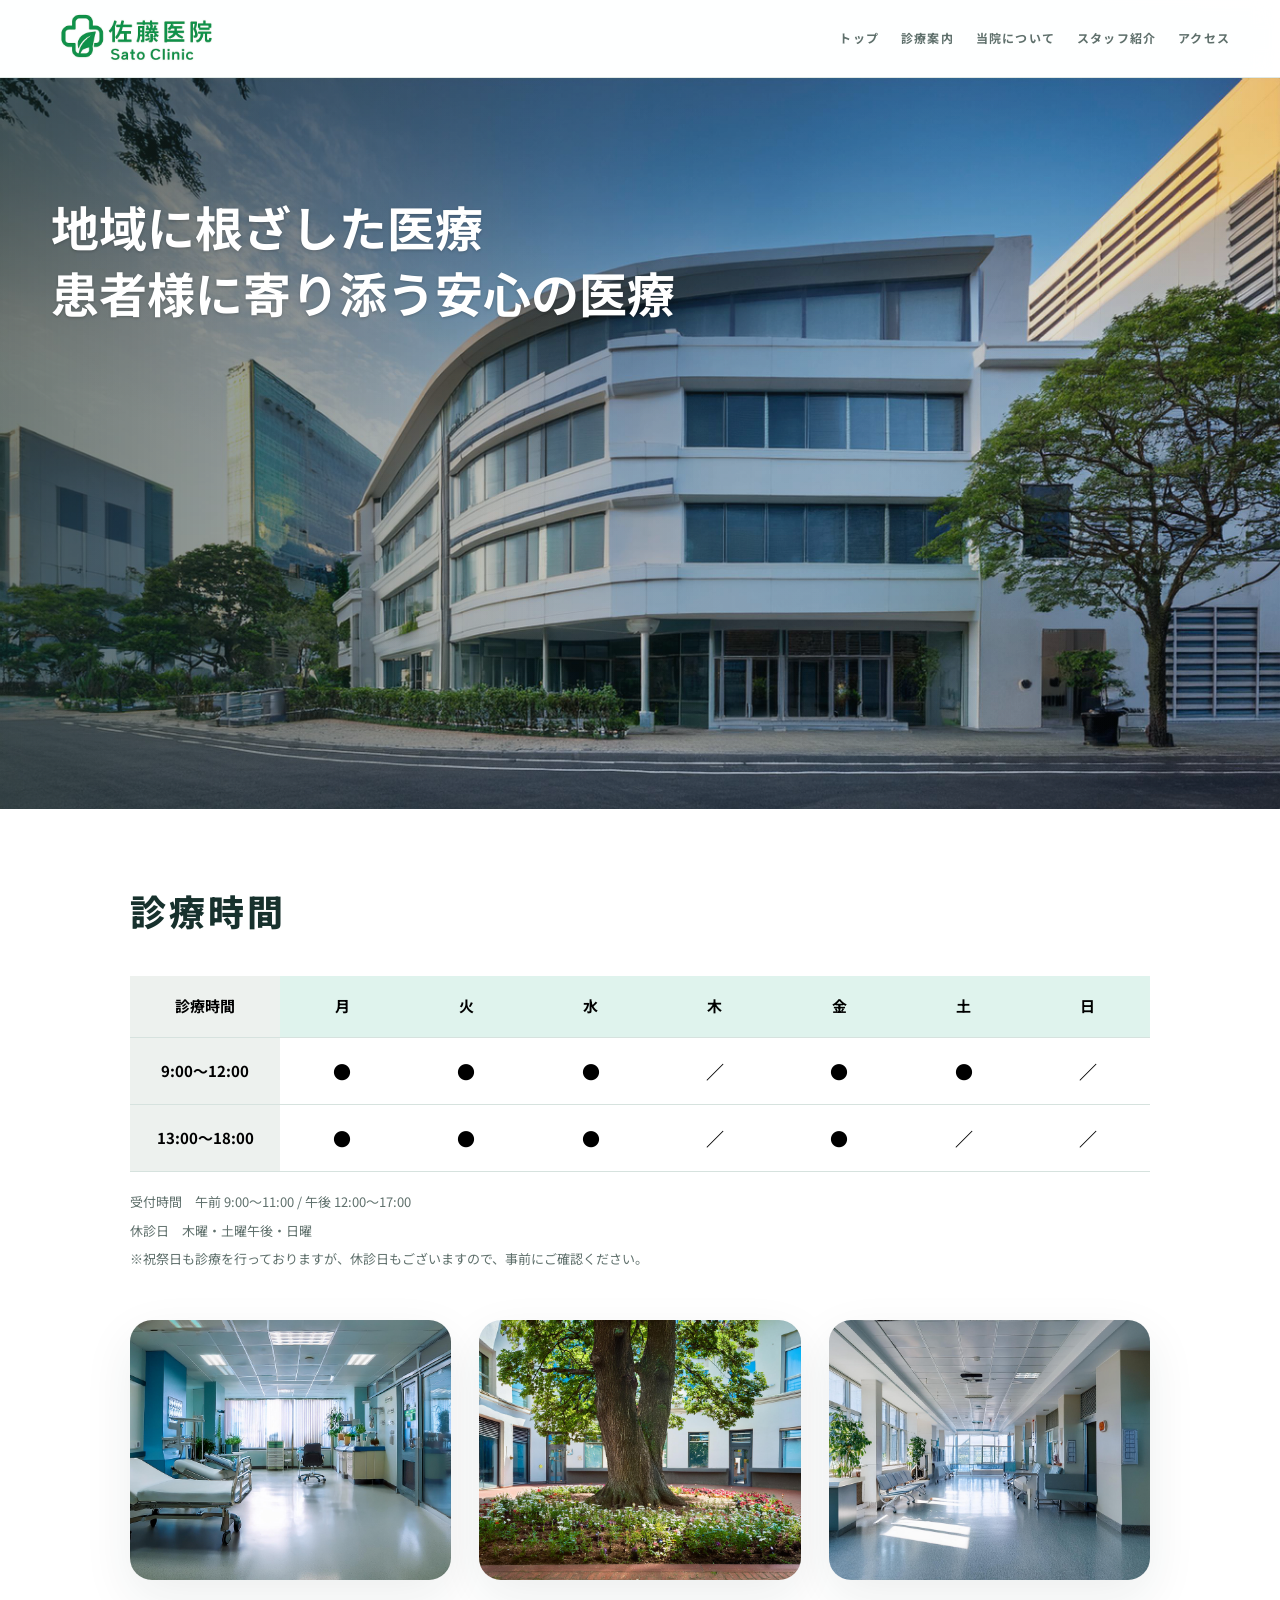
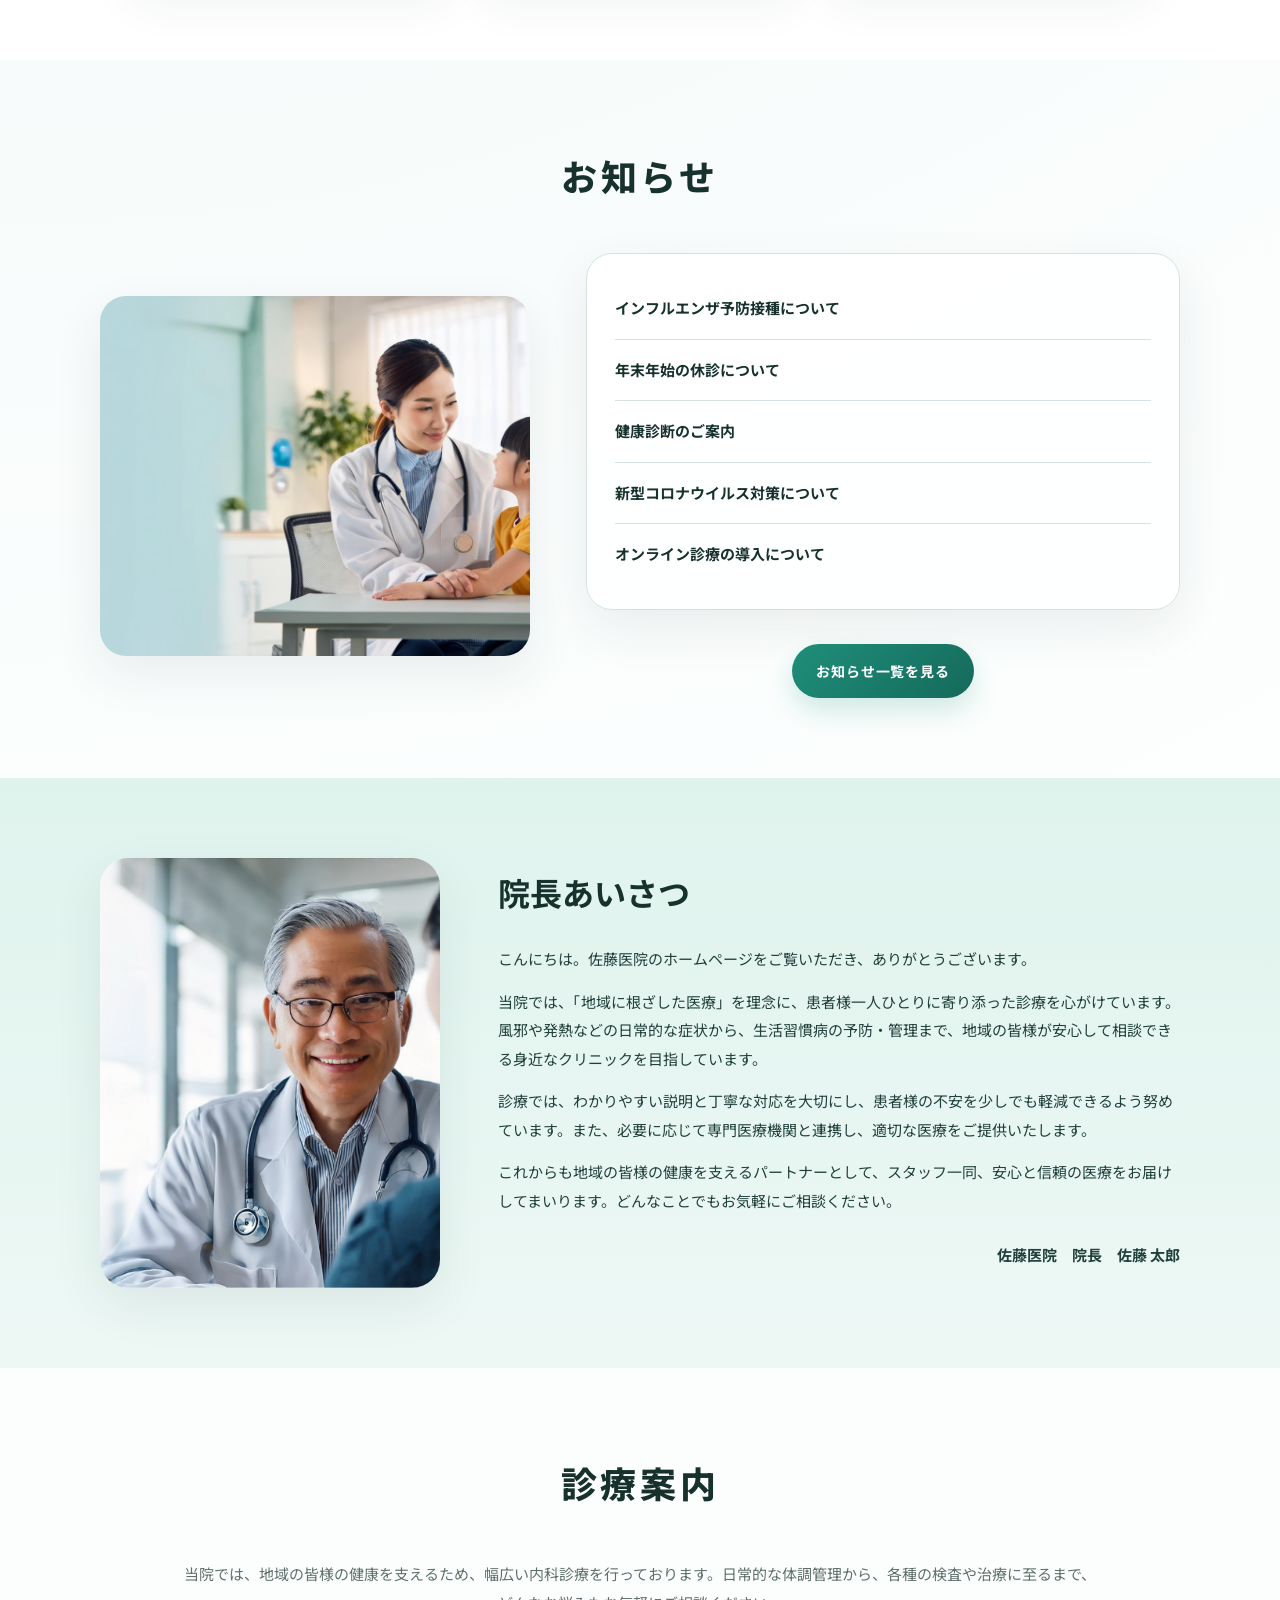
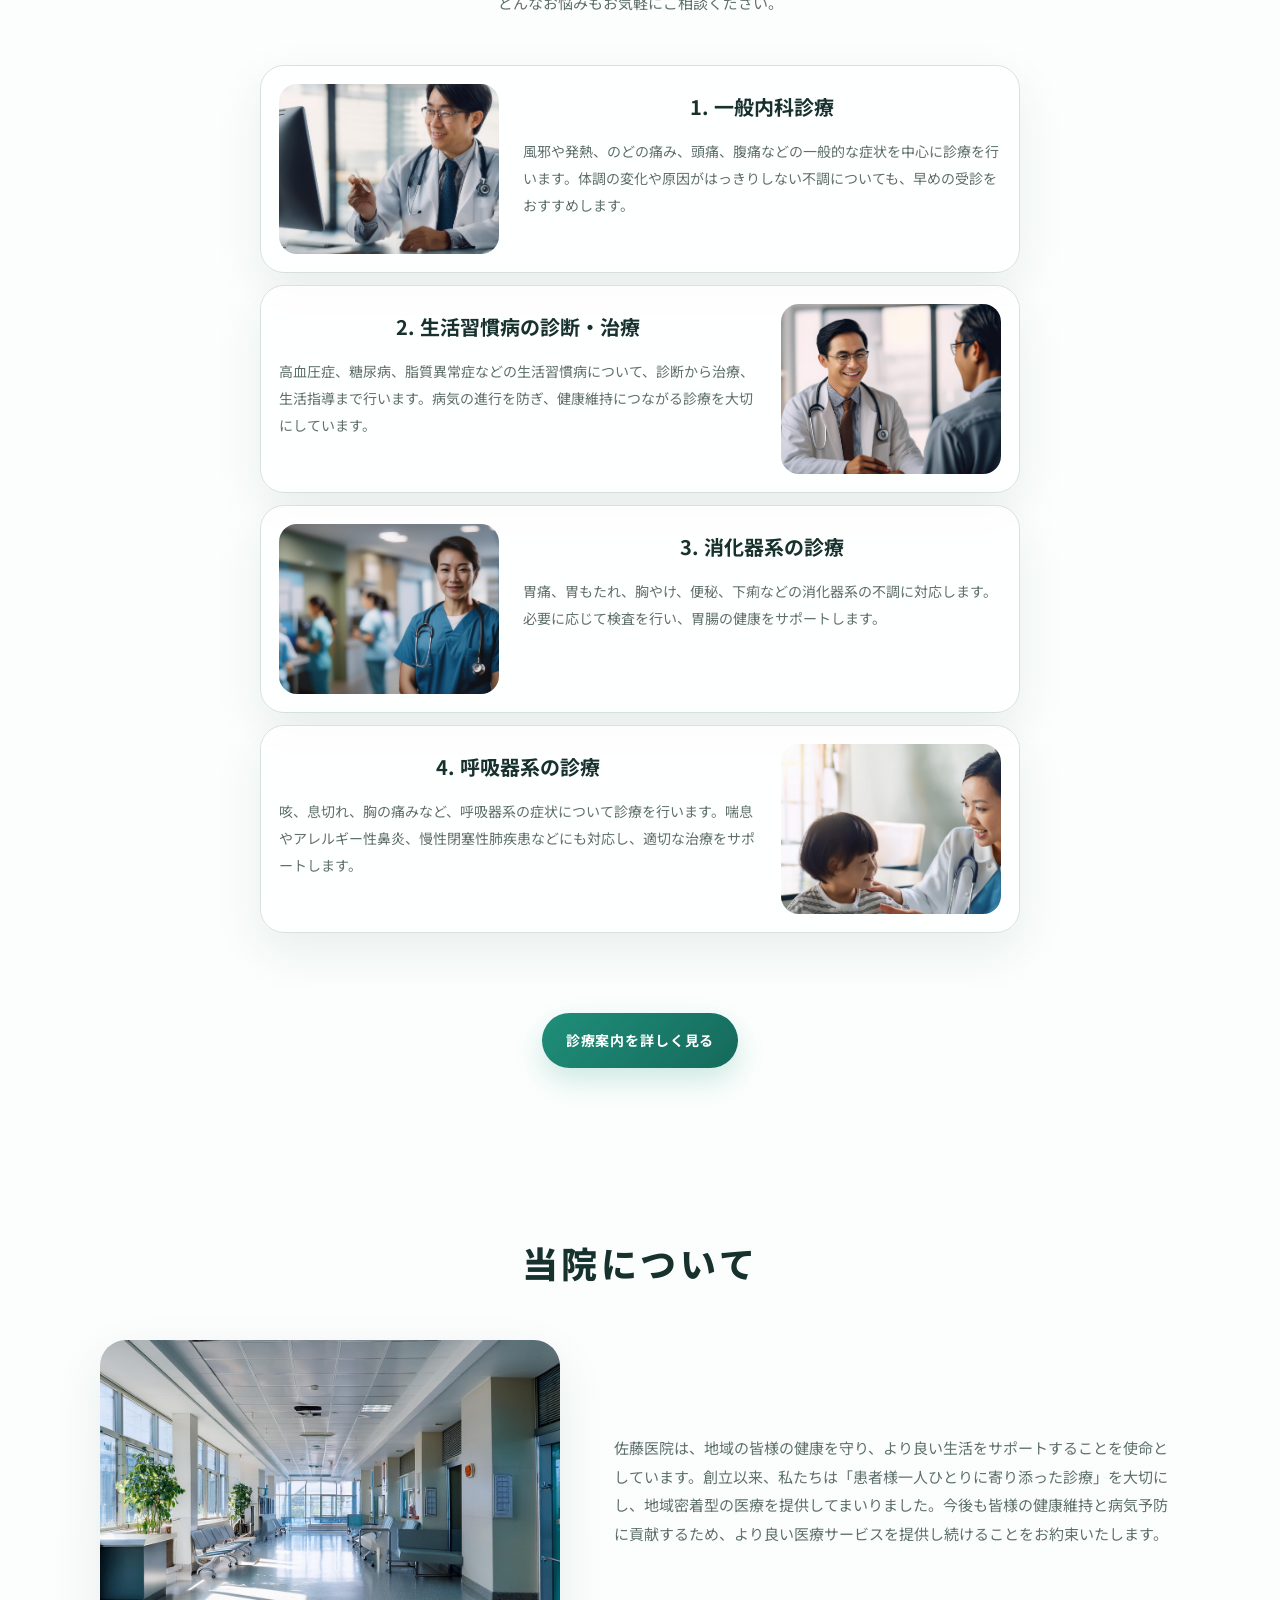
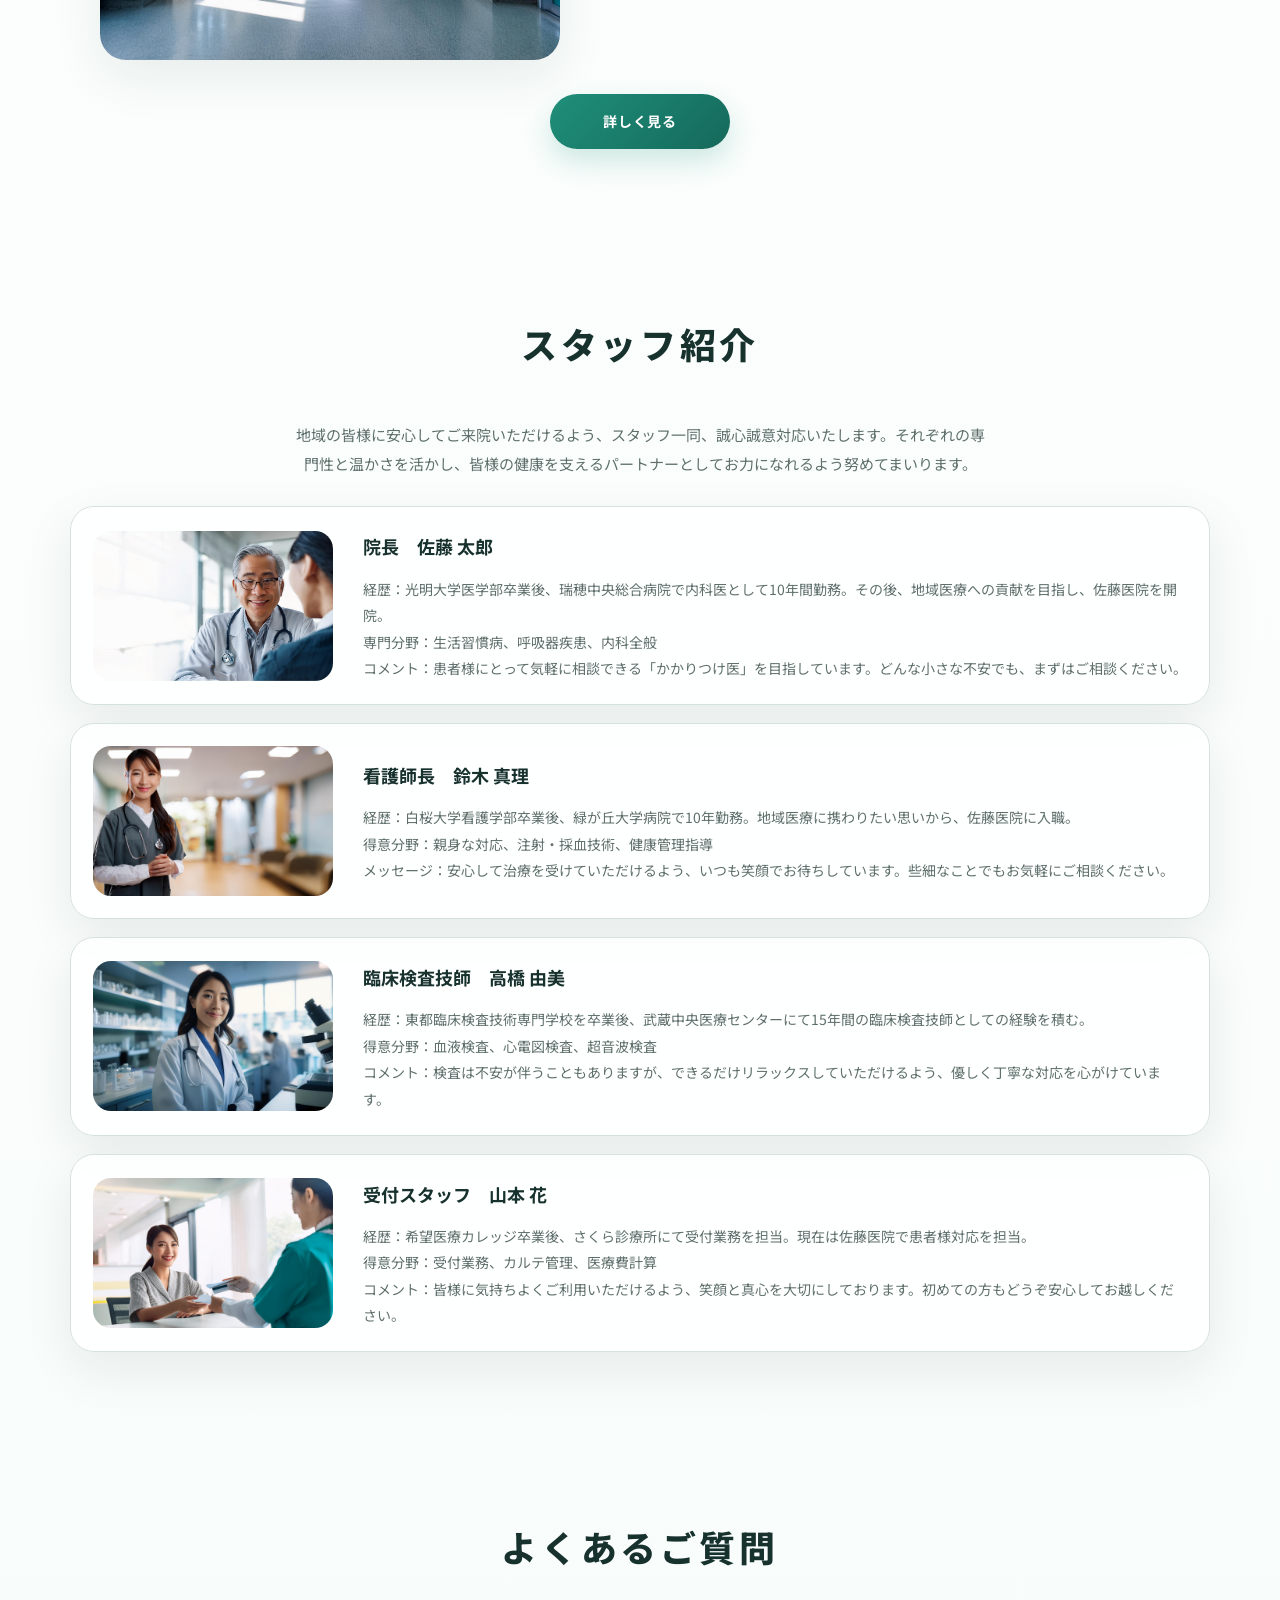
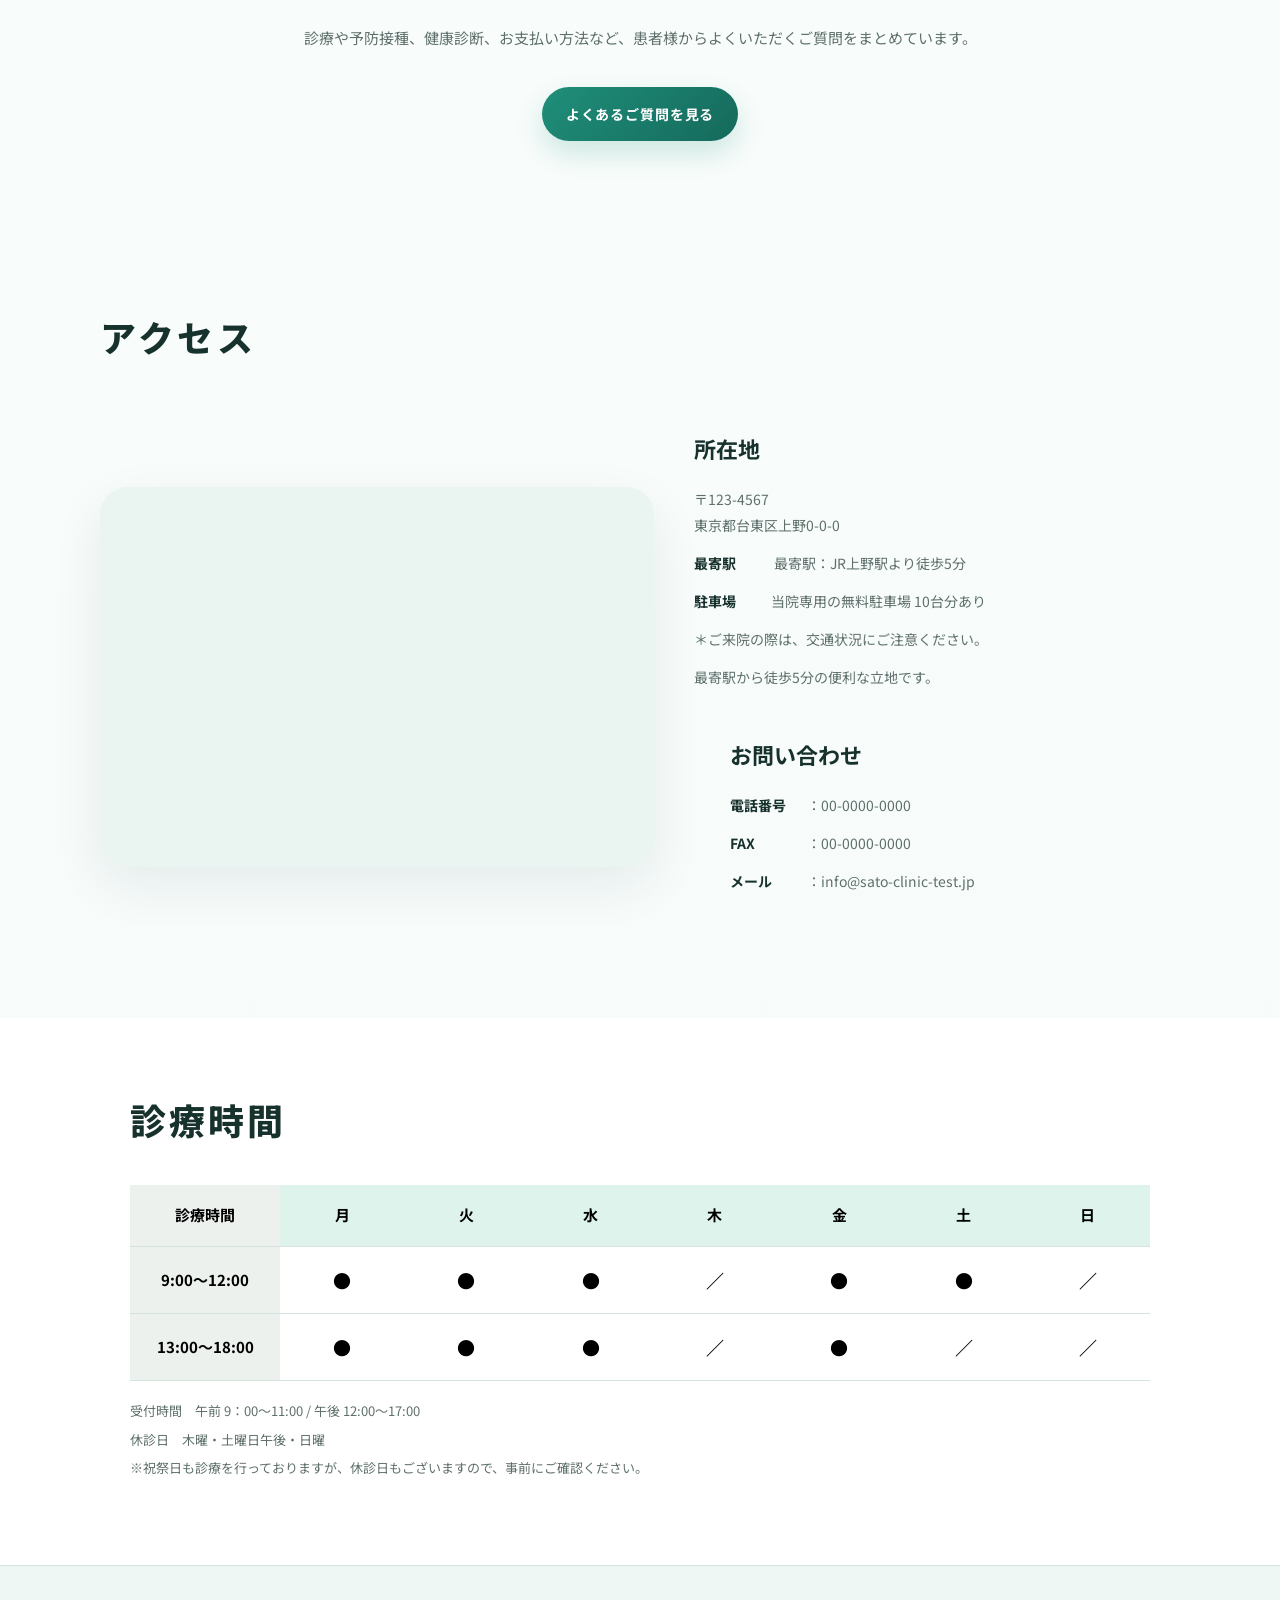
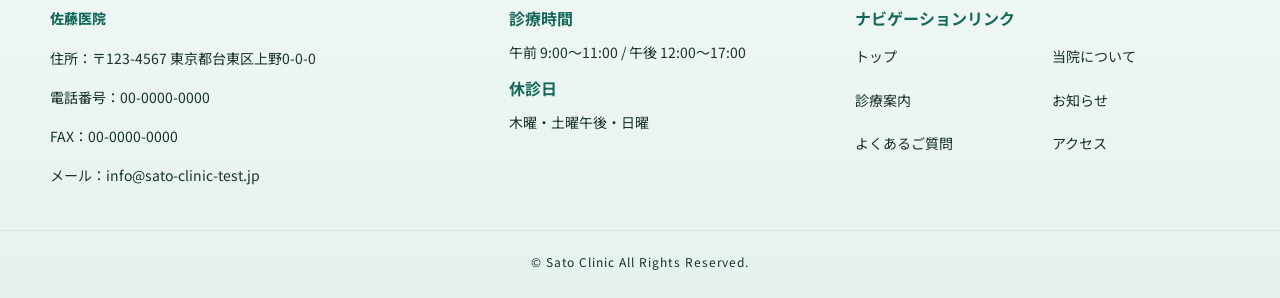
==== commit 80773e10: "テーブルスマホで見れるように編集" ====
--- a/index.html
+++ b/index.html
@@ -48,42 +48,44 @@
         <div class="hours-layout">
           <h2 class="side-title">診療時間</h2>
           <div class="hours-content">
-            <table class="hours-table">
-              <thead>
-                <tr>
-                  <th>診療時間</th>
-                  <th>月</th>
-                  <th>火</th>
-                  <th>水</th>
-                  <th>木</th>
-                  <th>金</th>
-                  <th>土</th>
-                  <th>日</th>
-                </tr>
-              </thead>
-              <tbody>
-                <tr>
-                  <th>9:00〜12:00</th>
-                  <td>●</td>
-                  <td>●</td>
-                  <td>●</td>
-                  <td>／</td>
-                  <td>●</td>
-                  <td>●</td>
-                  <td>／</td>
-                </tr>
-                <tr>
-                  <th>13:00〜18:00</th>
-                  <td>●</td>
-                  <td>●</td>
-                  <td>●</td>
-                  <td>／</td>
-                  <td>●</td>
-                  <td>／</td>
-                  <td>／</td>
-                </tr>
-              </tbody>
-            </table>
+            <div class="timetable-scroll">
+              <table class="hours-table">
+                <thead>
+                  <tr>
+                    <th>診療時間</th>
+                    <th>月</th>
+                    <th>火</th>
+                    <th>水</th>
+                    <th>木</th>
+                    <th>金</th>
+                    <th>土</th>
+                    <th>日</th>
+                  </tr>
+                </thead>
+                <tbody>
+                  <tr>
+                    <th>9:00〜12:00</th>
+                    <td>●</td>
+                    <td>●</td>
+                    <td>●</td>
+                    <td>／</td>
+                    <td>●</td>
+                    <td>●</td>
+                    <td>／</td>
+                  </tr>
+                  <tr>
+                    <th>13:00〜18:00</th>
+                    <td>●</td>
+                    <td>●</td>
+                    <td>●</td>
+                    <td>／</td>
+                    <td>●</td>
+                    <td>／</td>
+                    <td>／</td>
+                  </tr>
+                </tbody>
+              </table>
+            </div>
             <div class="hours-notes">
               <p>受付時間　午前 9:00〜11:00 / 午後 12:00〜17:00</p>
               <p>休診日　木曜・土曜午後・日曜</p>
@@ -292,42 +294,44 @@
         <div class="hours-layout">
           <h2 class="side-title">診療時間</h2>
           <div class="hours-content">
-            <table class="hours-table">
-              <thead>
-                <tr>
-                  <th>診療時間</th>
-                  <th>月</th>
-                  <th>火</th>
-                  <th>水</th>
-                  <th>木</th>
-                  <th>金</th>
-                  <th>土</th>
-                  <th>日</th>
-                </tr>
-              </thead>
-              <tbody>
-                <tr>
-                  <th>9:00〜12:00</th>
-                  <td>●</td>
-                  <td>●</td>
-                  <td>●</td>
-                  <td>／</td>
-                  <td>●</td>
-                  <td>●</td>
-                  <td>／</td>
-                </tr>
-                <tr>
-                  <th>13:00〜18:00</th>
-                  <td>●</td>
-                  <td>●</td>
-                  <td>●</td>
-                  <td>／</td>
-                  <td>●</td>
-                  <td>／</td>
-                  <td>／</td>
-                </tr>
-              </tbody>
-            </table>
+            <div class="timetable-scroll">
+              <table class="hours-table">
+                <thead>
+                  <tr>
+                    <th>診療時間</th>
+                    <th>月</th>
+                    <th>火</th>
+                    <th>水</th>
+                    <th>木</th>
+                    <th>金</th>
+                    <th>土</th>
+                    <th>日</th>
+                  </tr>
+                </thead>
+                <tbody>
+                  <tr>
+                    <th>9:00〜12:00</th>
+                    <td>●</td>
+                    <td>●</td>
+                    <td>●</td>
+                    <td>／</td>
+                    <td>●</td>
+                    <td>●</td>
+                    <td>／</td>
+                  </tr>
+                  <tr>
+                    <th>13:00〜18:00</th>
+                    <td>●</td>
+                    <td>●</td>
+                    <td>●</td>
+                    <td>／</td>
+                    <td>●</td>
+                    <td>／</td>
+                    <td>／</td>
+                  </tr>
+                </tbody>
+              </table>
+            </div>
             <div class="hours-notes">
               <p>受付時間　午前 9：00〜11:00 / 午後 12:00〜17:00</p>
               <p>休診日　木曜・土曜日午後・日曜</p>
--- a/css/style.css
+++ b/css/style.css
@@ -299,8 +299,15 @@
   box-shadow: none;
 }
 
+.timetable-scroll {
+  width: 100%;
+  overflow-x: auto;
+  -webkit-overflow-scrolling: touch;
+}
+
 .hours-table {
   width: 100%;
+  min-width: 620px;
   border-collapse: collapse;
   table-layout: fixed;
   font-size: 15px;
@@ -313,6 +320,8 @@
   text-align: center;
   border-bottom: 1px solid var(--line);
   color: #000;
+  vertical-align: middle;
+  white-space: nowrap;
 }
 
 .top-hours .hours-table thead th {
@@ -320,10 +329,10 @@
   font-weight: 700;
 }
 
+.top-hours .hours-table thead th:first-child,
 .top-hours .hours-table tbody th {
   background: #edf1ee;
-  width: 160px;
-  text-align: left;
+  width: 150px;
   font-weight: 700;
 }
 
@@ -1216,6 +1225,10 @@
     padding: 0;
   }
 
+  .timetable-scroll {
+    overflow-x: auto;
+  }
+
   .gallery-grid {
     display: block;
     gap: 0;
@@ -1329,12 +1342,12 @@
   }
 
   .top-hours .hours-table tbody th {
-    width: 120px;
+    width: 150px;
   }
 
   .hours-table th,
   .hours-table td {
-    padding: 11px 6px;
+    padding: 11px 8px;
   }
 
   .news-list article {
@@ -1479,12 +1492,13 @@
   }
 
   .hours-table {
-    font-size: 12px;
+    min-width: 560px;
+    font-size: 14px;
   }
 
   .hours-table th,
   .hours-table td {
-    padding: 8px 4px;
+    padding: 10px 8px;
   }
 
   body.faq-page .faq-category {
@@ -1513,7 +1527,7 @@
   }
 
   .top-hours .hours-table tbody th {
-    width: 92px;
+    width: 140px;
   }
 
   .hours-notes {
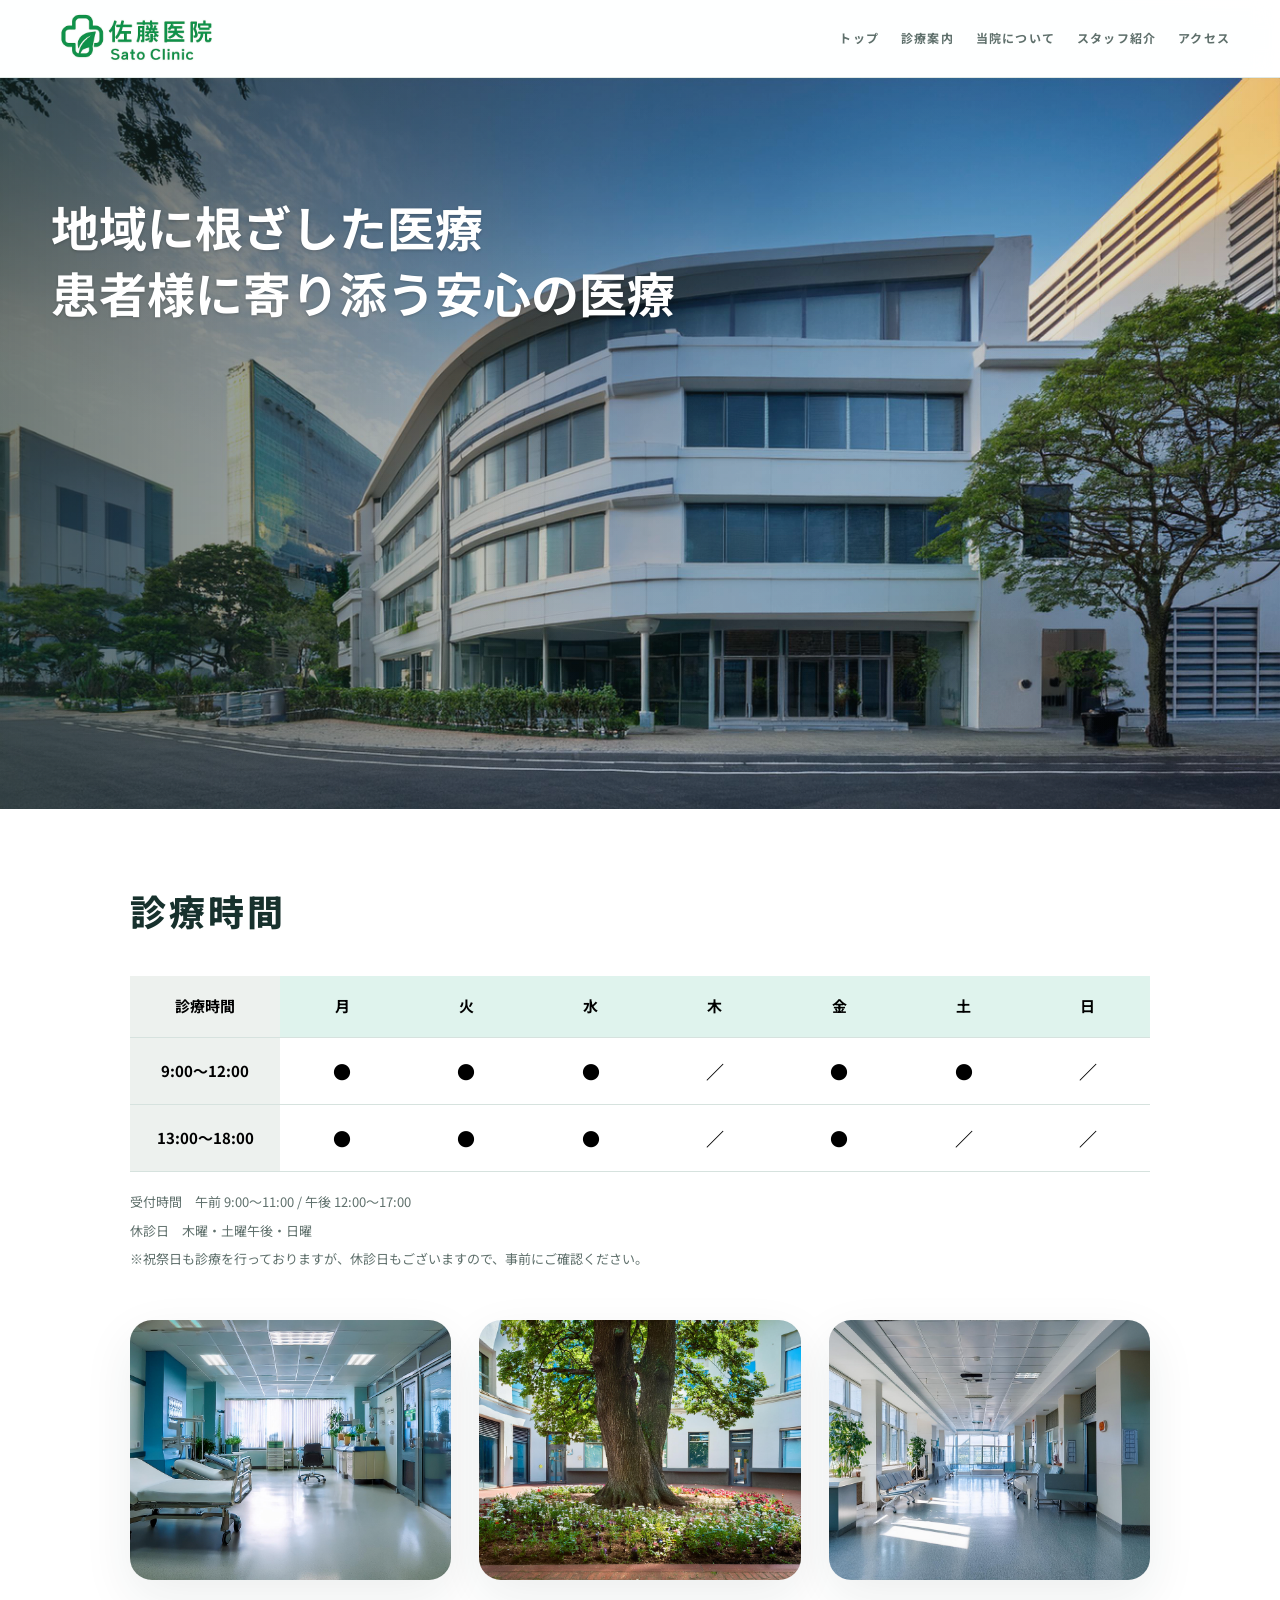
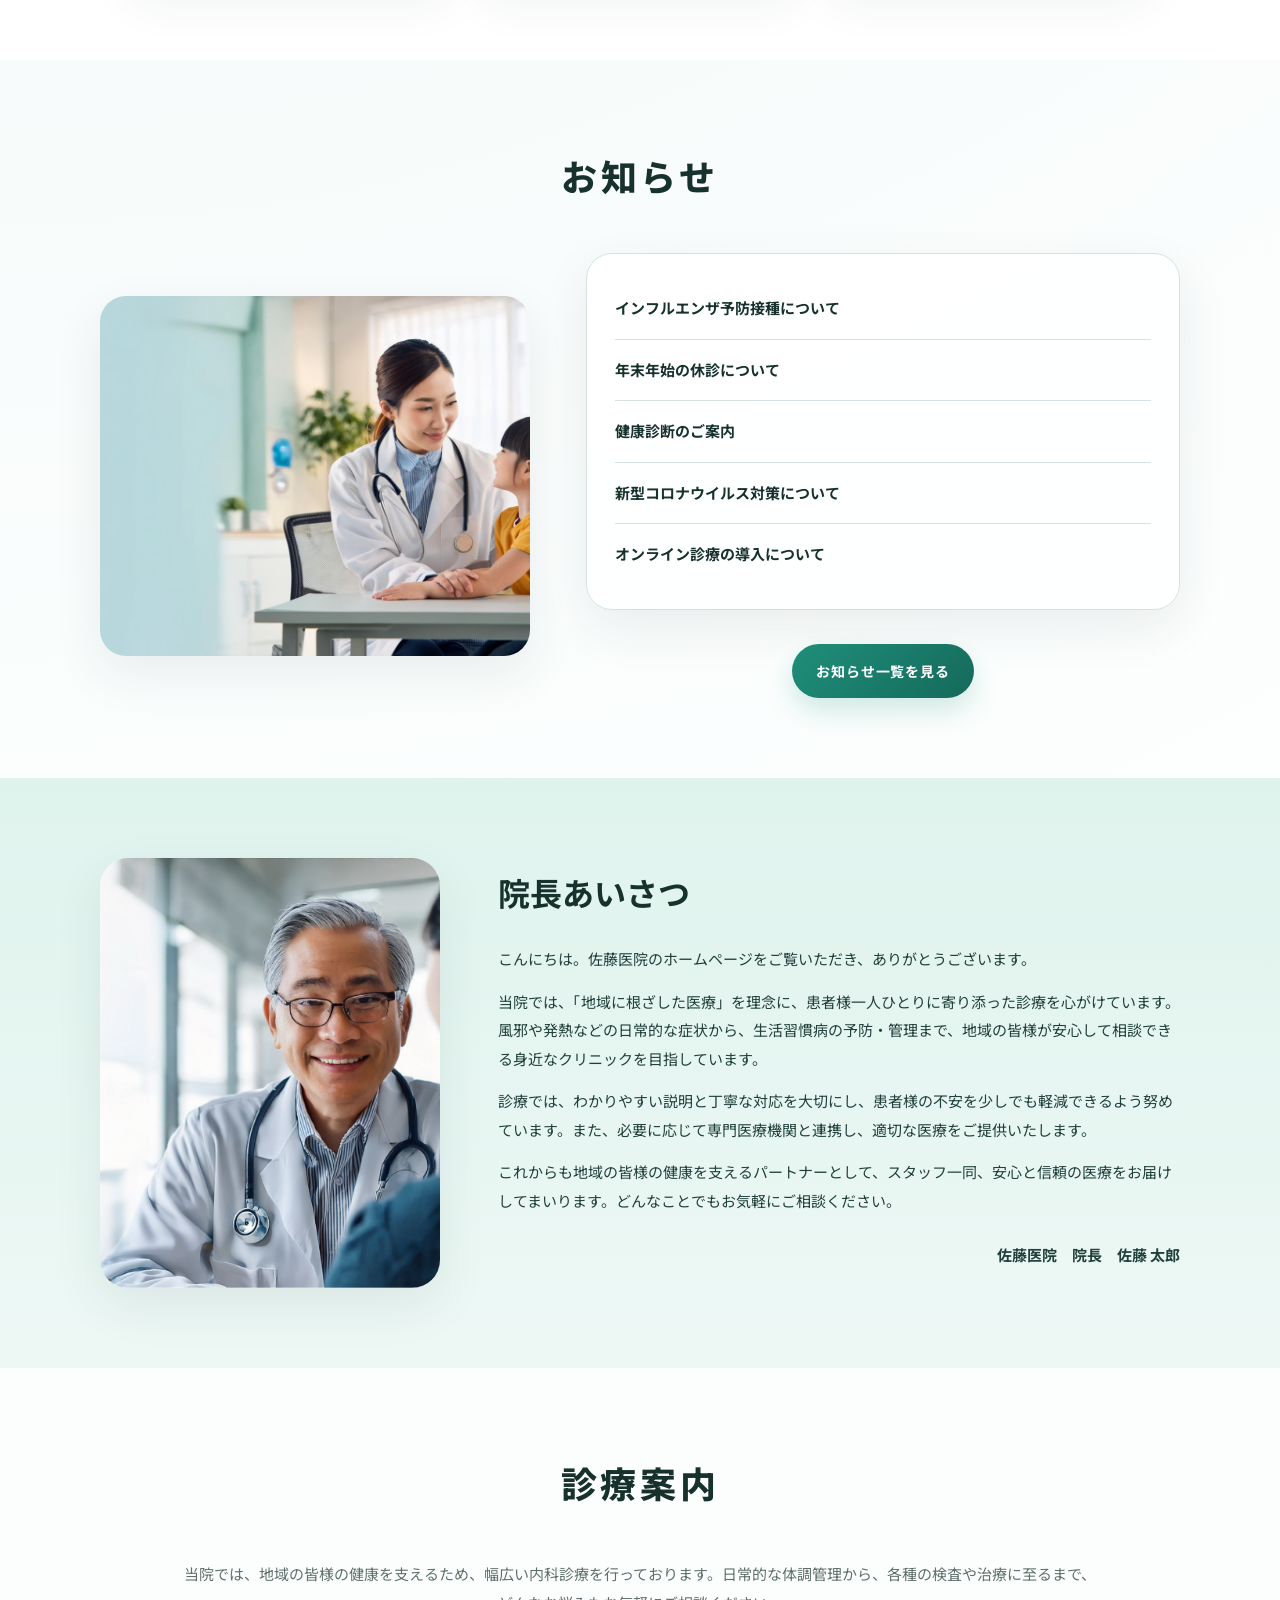
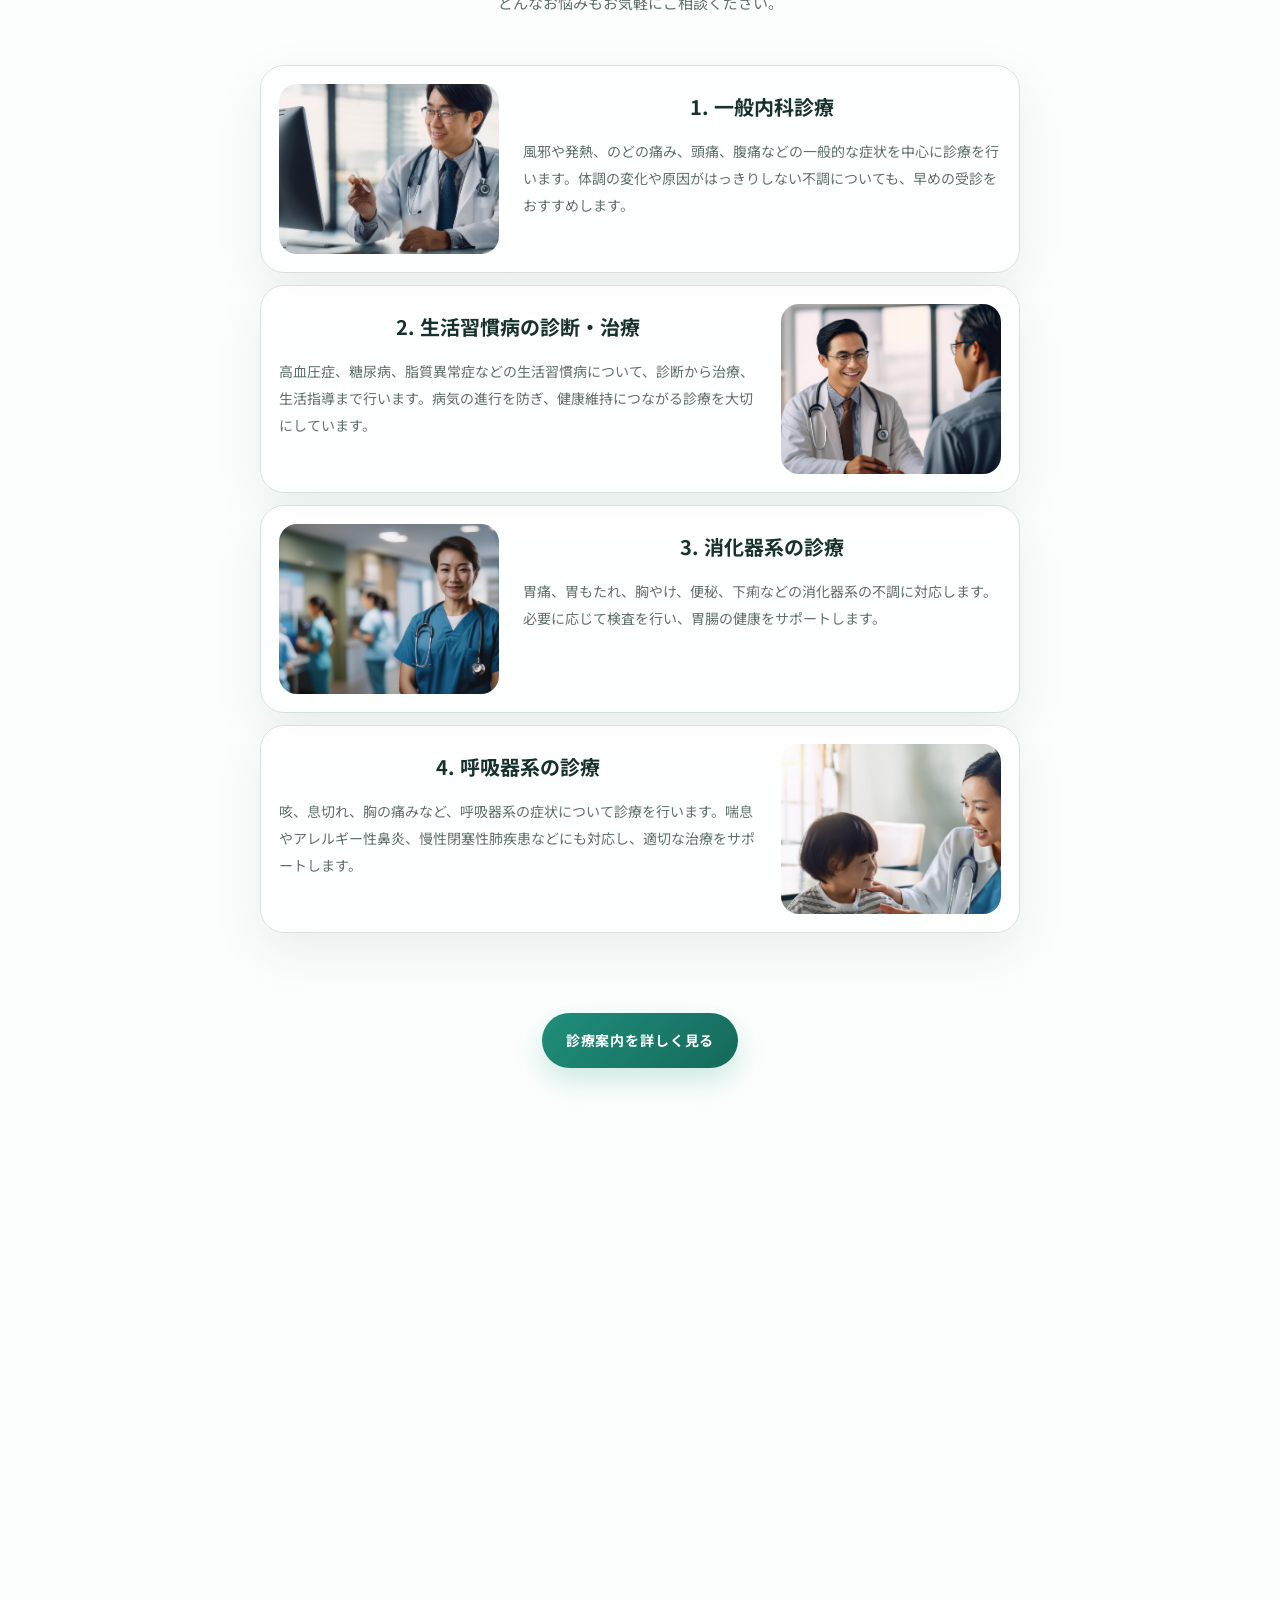
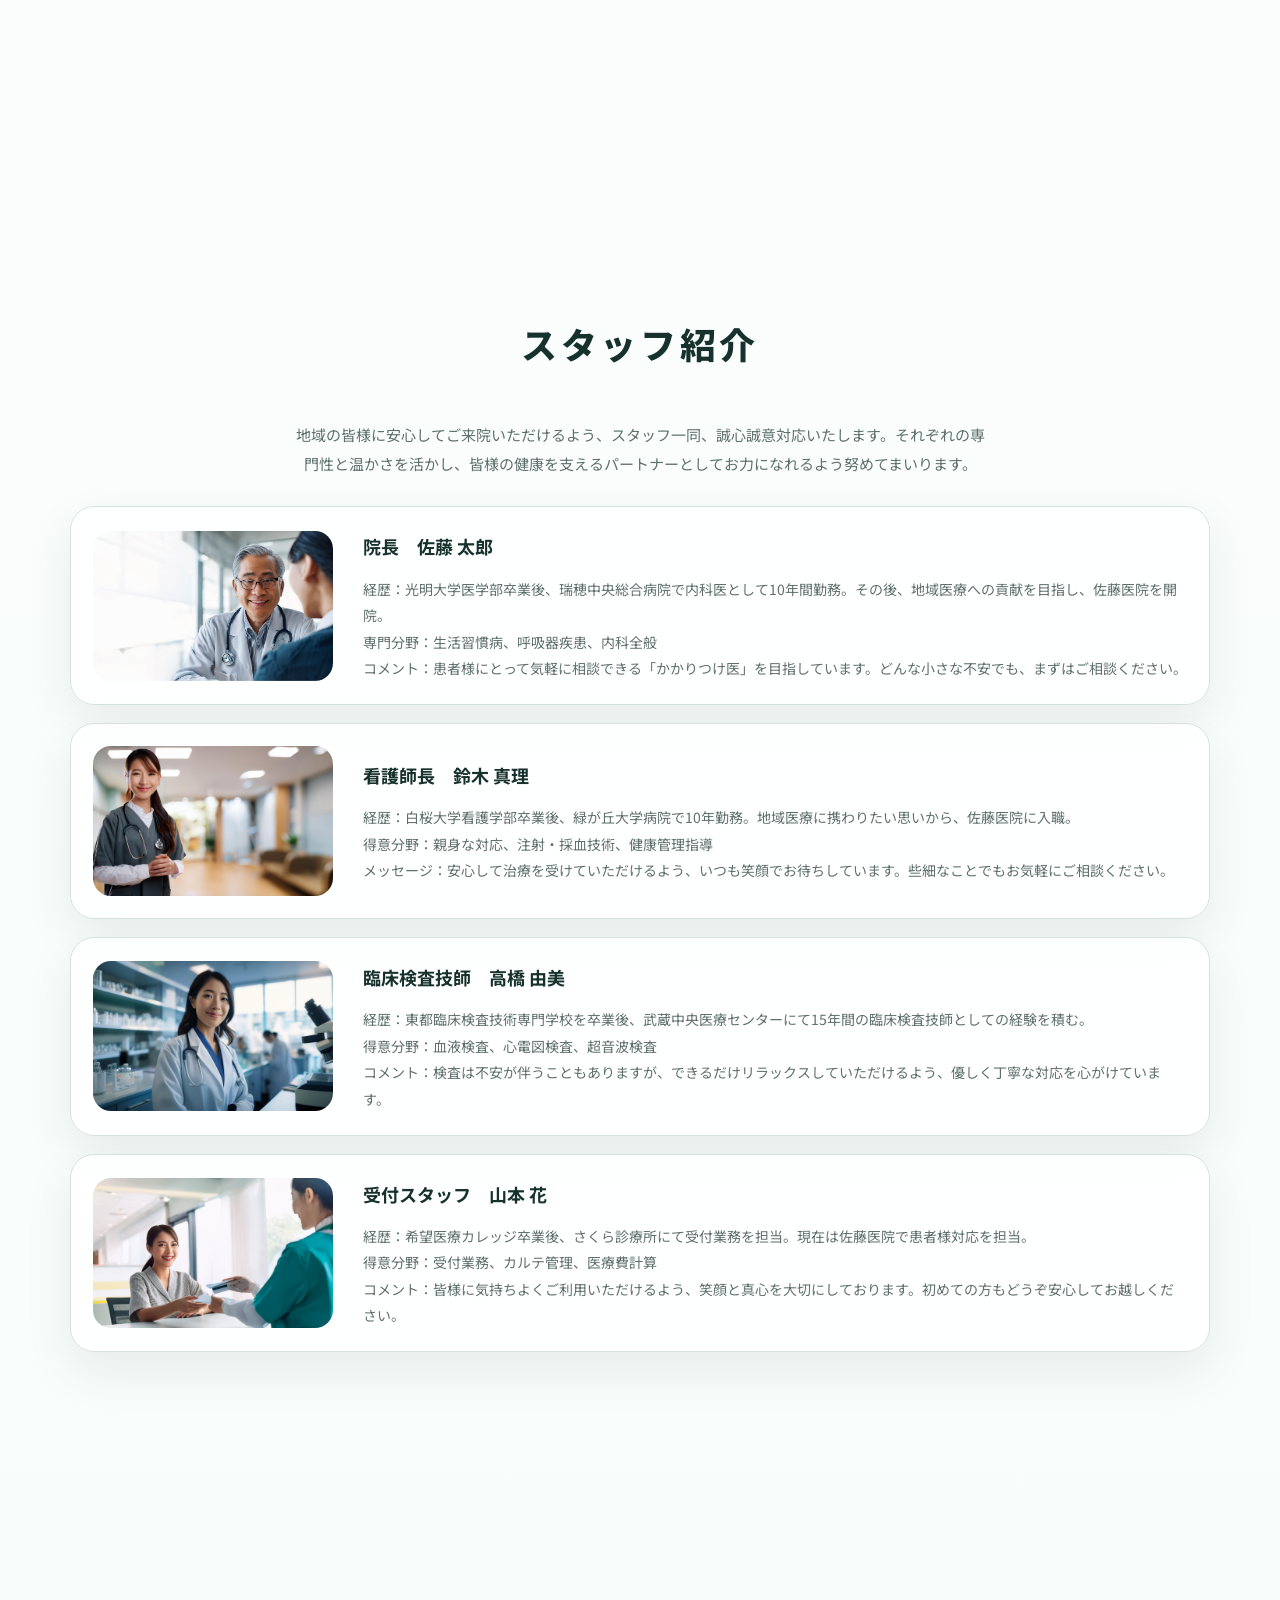
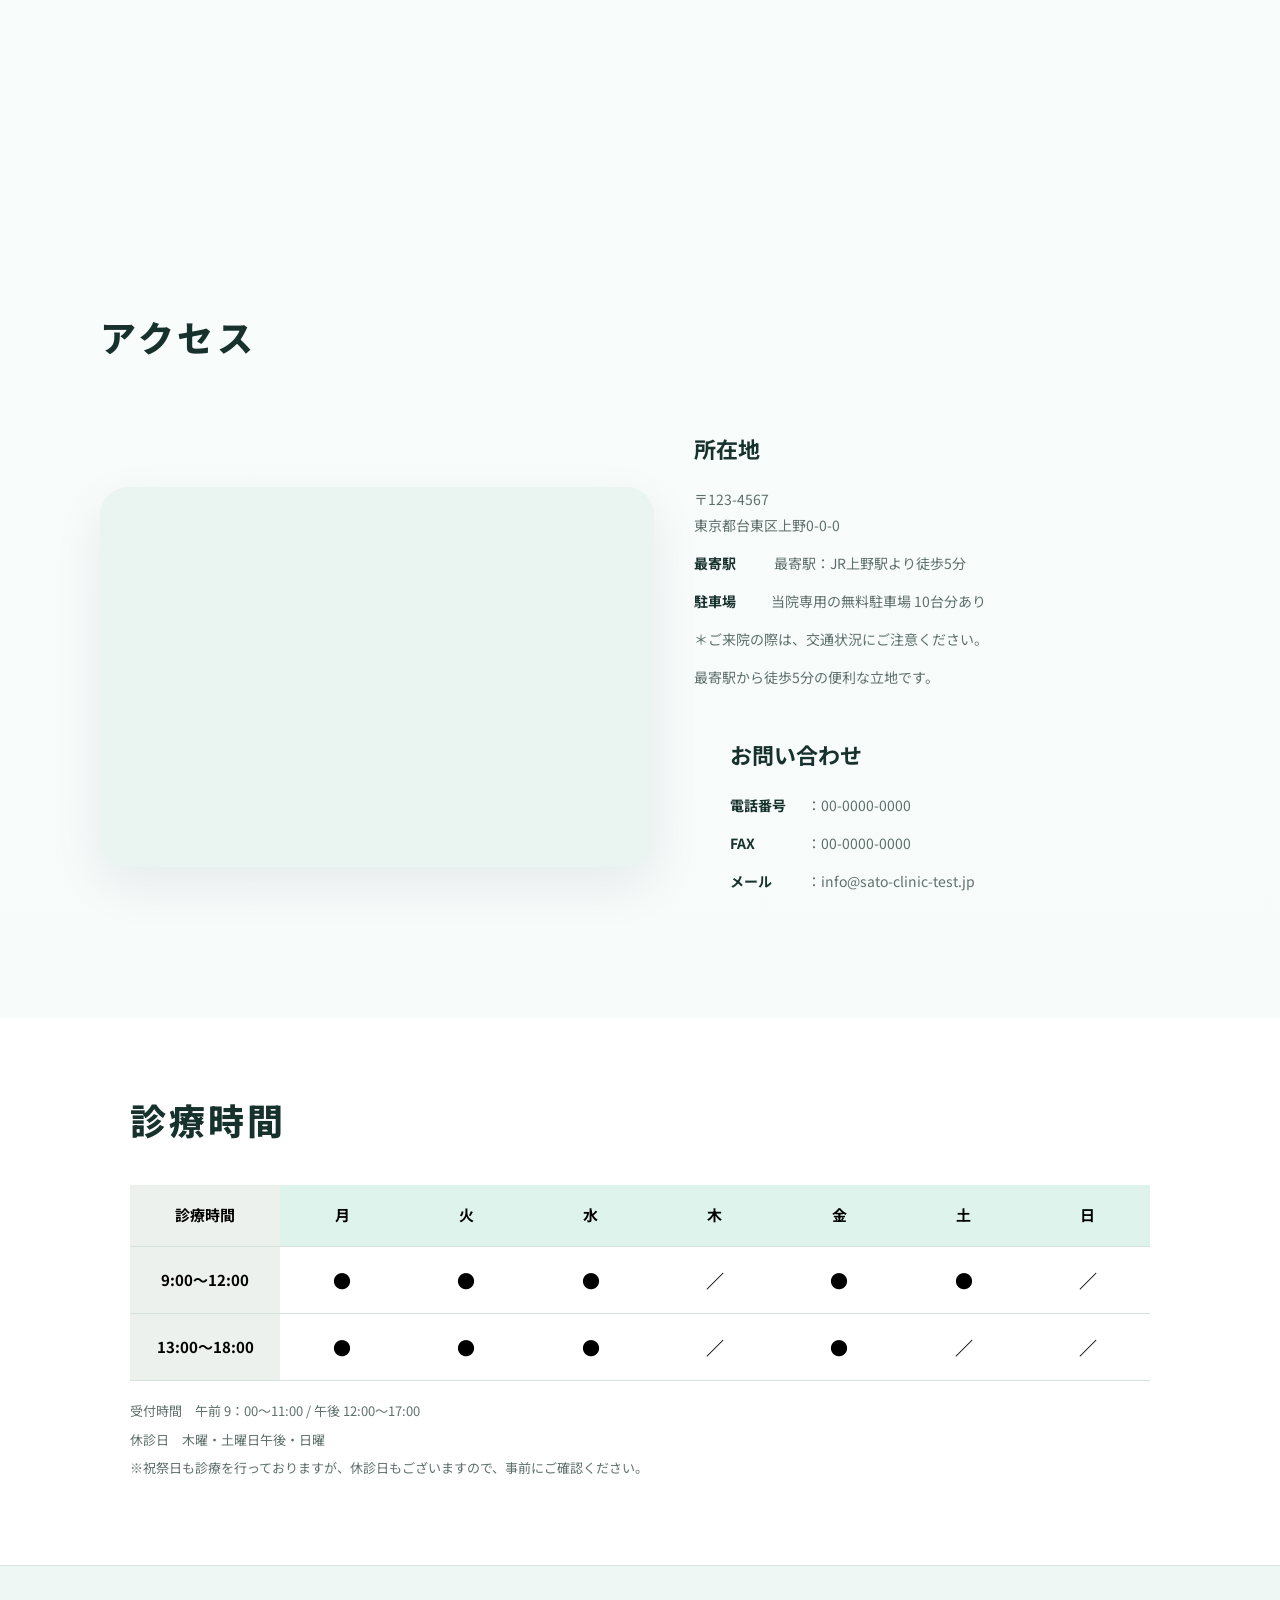
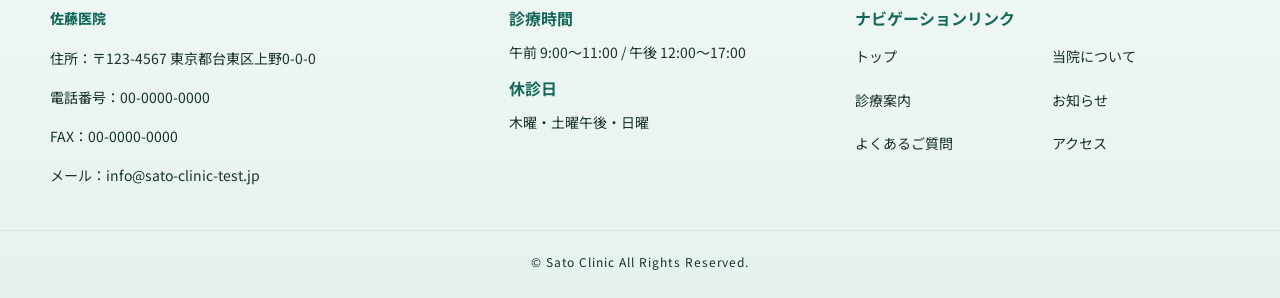
==== commit 2d93f611: "テーブルのズレ編集" ====
--- a/index.html
+++ b/index.html
@@ -64,17 +64,17 @@
                 </thead>
                 <tbody>
                   <tr>
-                    <th>9:00〜12:00</th>
-                    <td>●</td>
-                    <td>●</td>
-                    <td>●</td>
-                    <td>／</td>
-                    <td>●</td>
-                    <td>●</td>
-                    <td>／</td>
-                  </tr>
-                  <tr>
-                    <th>13:00〜18:00</th>
+                    <th><span class="time-text">9:00〜12:00</span></th>
+                    <td>●</td>
+                    <td>●</td>
+                    <td>●</td>
+                    <td>／</td>
+                    <td>●</td>
+                    <td>●</td>
+                    <td>／</td>
+                  </tr>
+                  <tr>
+                    <th><span class="time-text">13:00〜18:00</span></th>
                     <td>●</td>
                     <td>●</td>
                     <td>●</td>
@@ -310,17 +310,17 @@
                 </thead>
                 <tbody>
                   <tr>
-                    <th>9:00〜12:00</th>
-                    <td>●</td>
-                    <td>●</td>
-                    <td>●</td>
-                    <td>／</td>
-                    <td>●</td>
-                    <td>●</td>
-                    <td>／</td>
-                  </tr>
-                  <tr>
-                    <th>13:00〜18:00</th>
+                    <th><span class="time-text">9:00〜12:00</span></th>
+                    <td>●</td>
+                    <td>●</td>
+                    <td>●</td>
+                    <td>／</td>
+                    <td>●</td>
+                    <td>●</td>
+                    <td>／</td>
+                  </tr>
+                  <tr>
+                    <th><span class="time-text">13:00〜18:00</span></th>
                     <td>●</td>
                     <td>●</td>
                     <td>●</td>
--- a/css/style.css
+++ b/css/style.css
@@ -1226,7 +1226,9 @@
   }
 
   .timetable-scroll {
-    overflow-x: auto;
+    width: 100%;
+    min-width: 0;
+    overflow-x: visible;
   }
 
   .gallery-grid {
@@ -1492,13 +1494,41 @@
   }
 
   .hours-table {
-    min-width: 560px;
-    font-size: 14px;
+    width: 100%;
+    min-width: 0;
+    table-layout: fixed;
+    border-collapse: collapse;
+    font-size: 11px;
   }
 
   .hours-table th,
   .hours-table td {
-    padding: 10px 8px;
+    padding: 7px 2px;
+    text-align: center;
+    vertical-align: middle;
+    white-space: nowrap;
+  }
+
+  .hours-table th:first-child,
+  .hours-table td:first-child {
+    width: 36%;
+    white-space: normal;
+  }
+
+  .top-hours .hours-table tbody th {
+    width: 36%;
+  }
+
+  .hours-table th:not(:first-child),
+  .hours-table td:not(:first-child) {
+    width: 9.14%;
+  }
+
+  .hours-table .time-text {
+    display: inline-block;
+    line-height: 1.3;
+    white-space: normal;
+    word-break: keep-all;
   }
 
   body.faq-page .faq-category {
@@ -1526,12 +1556,18 @@
     line-height: 1.8;
   }
 
-  .top-hours .hours-table tbody th {
-    width: 140px;
-  }
-
   .hours-notes {
-    font-size: 12px;
+    max-width: 100%;
+    min-width: 0;
+    font-size: 11px;
+    line-height: 1.55;
+    overflow-wrap: anywhere;
+    word-break: normal;
+  }
+
+  .hours-notes p {
+    overflow-wrap: anywhere;
+    word-break: normal;
   }
 
   .news-list article {
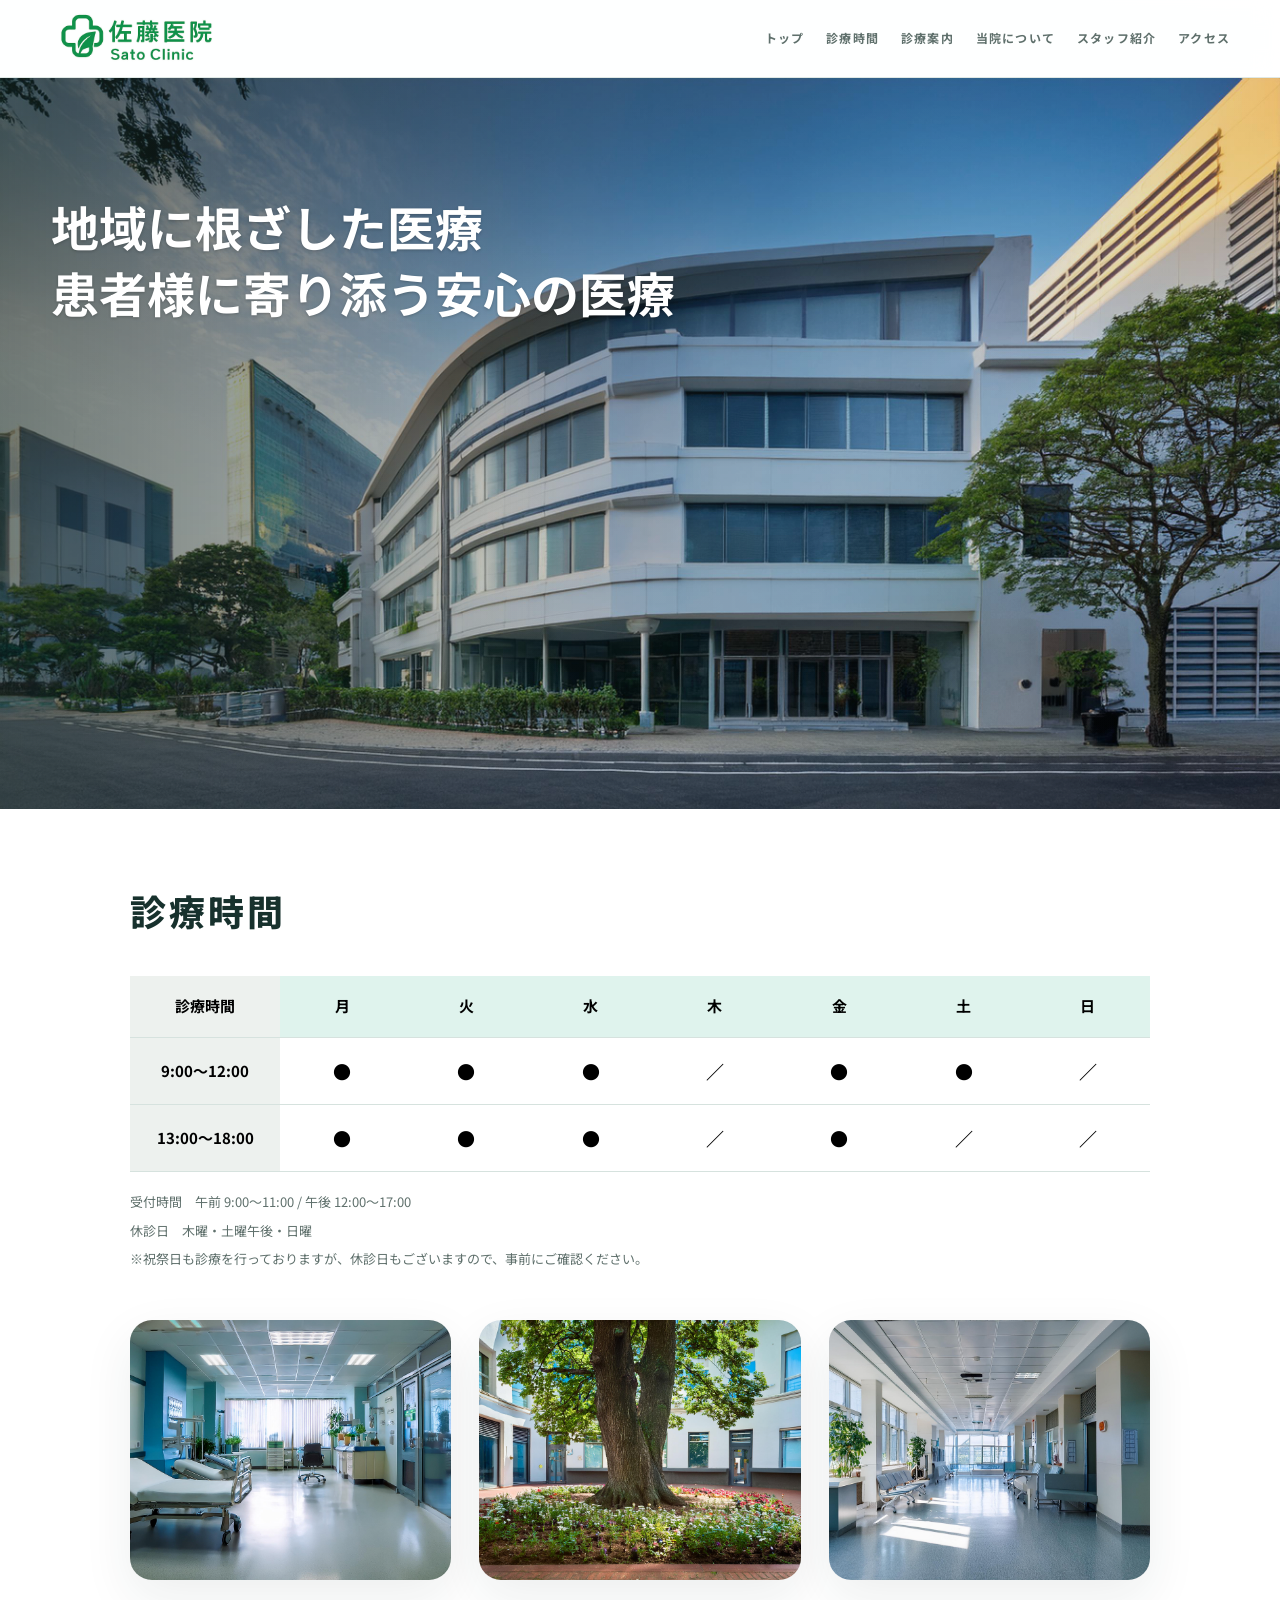
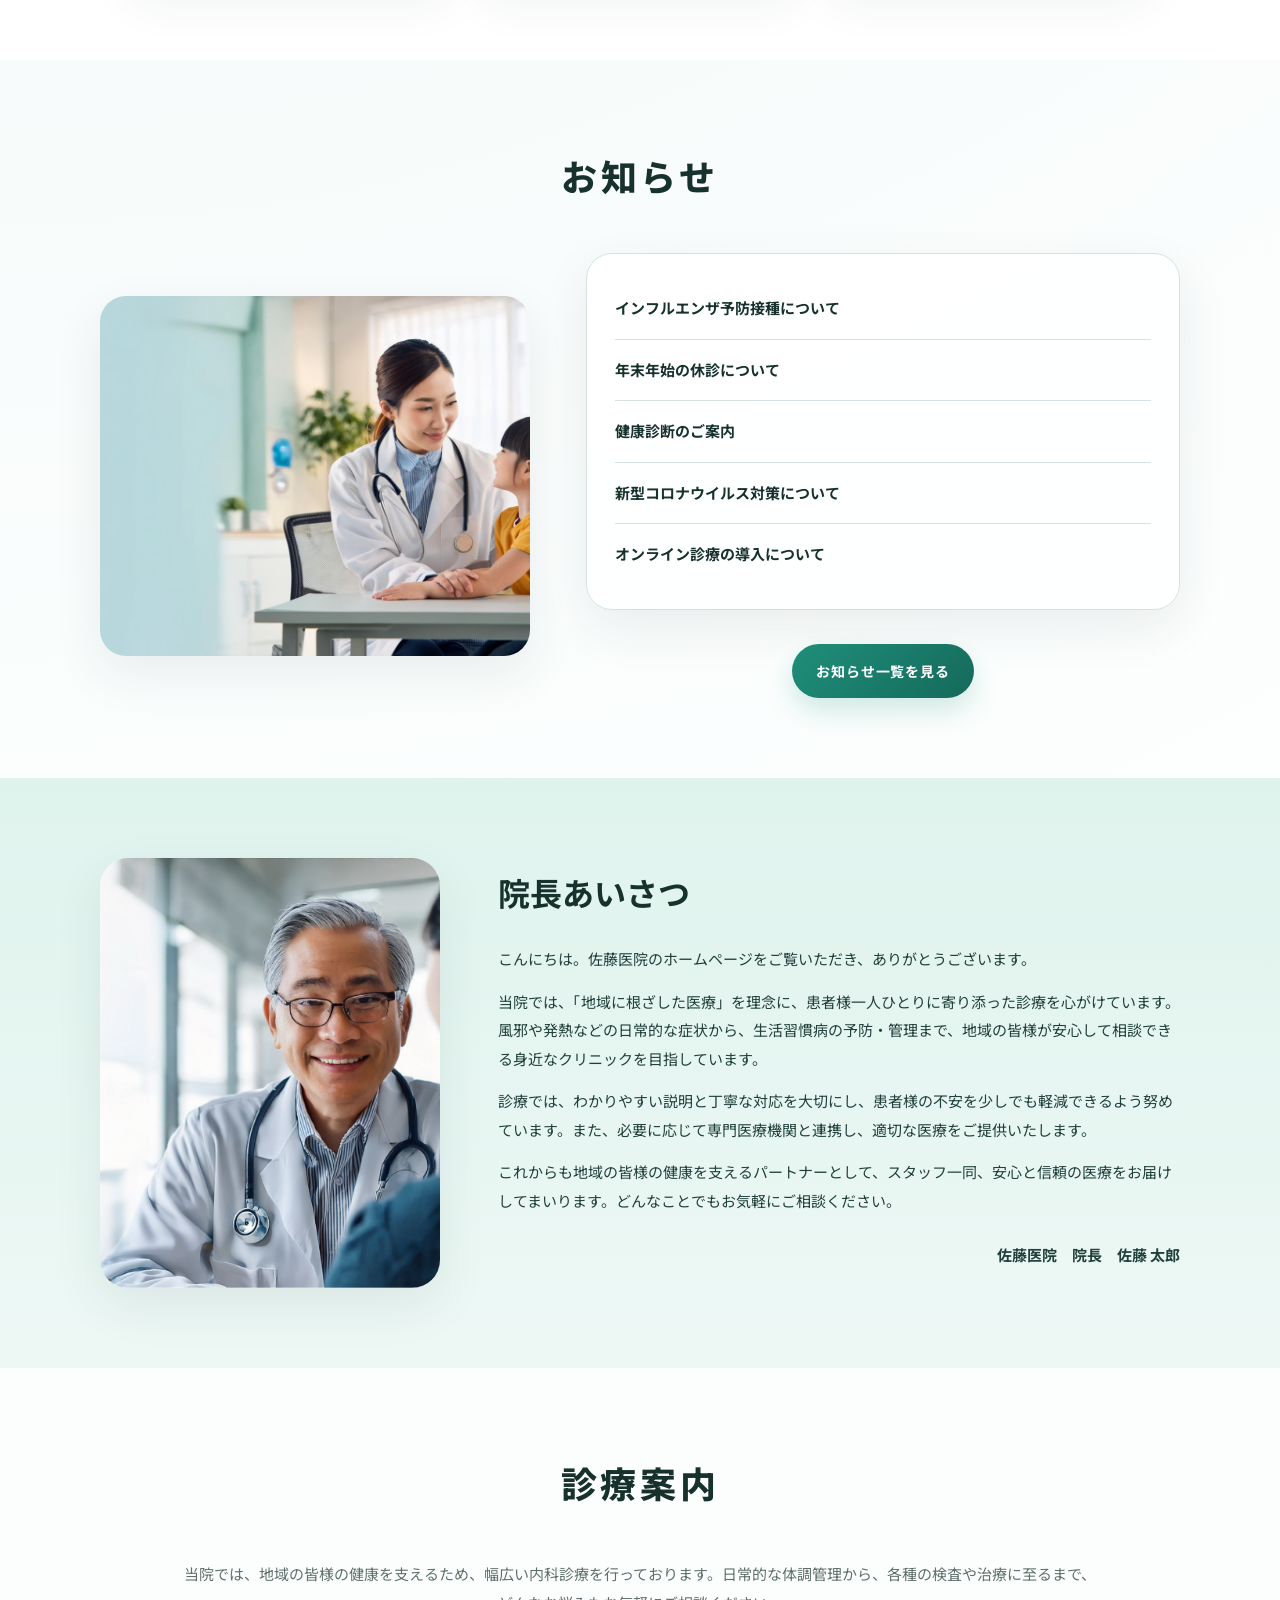
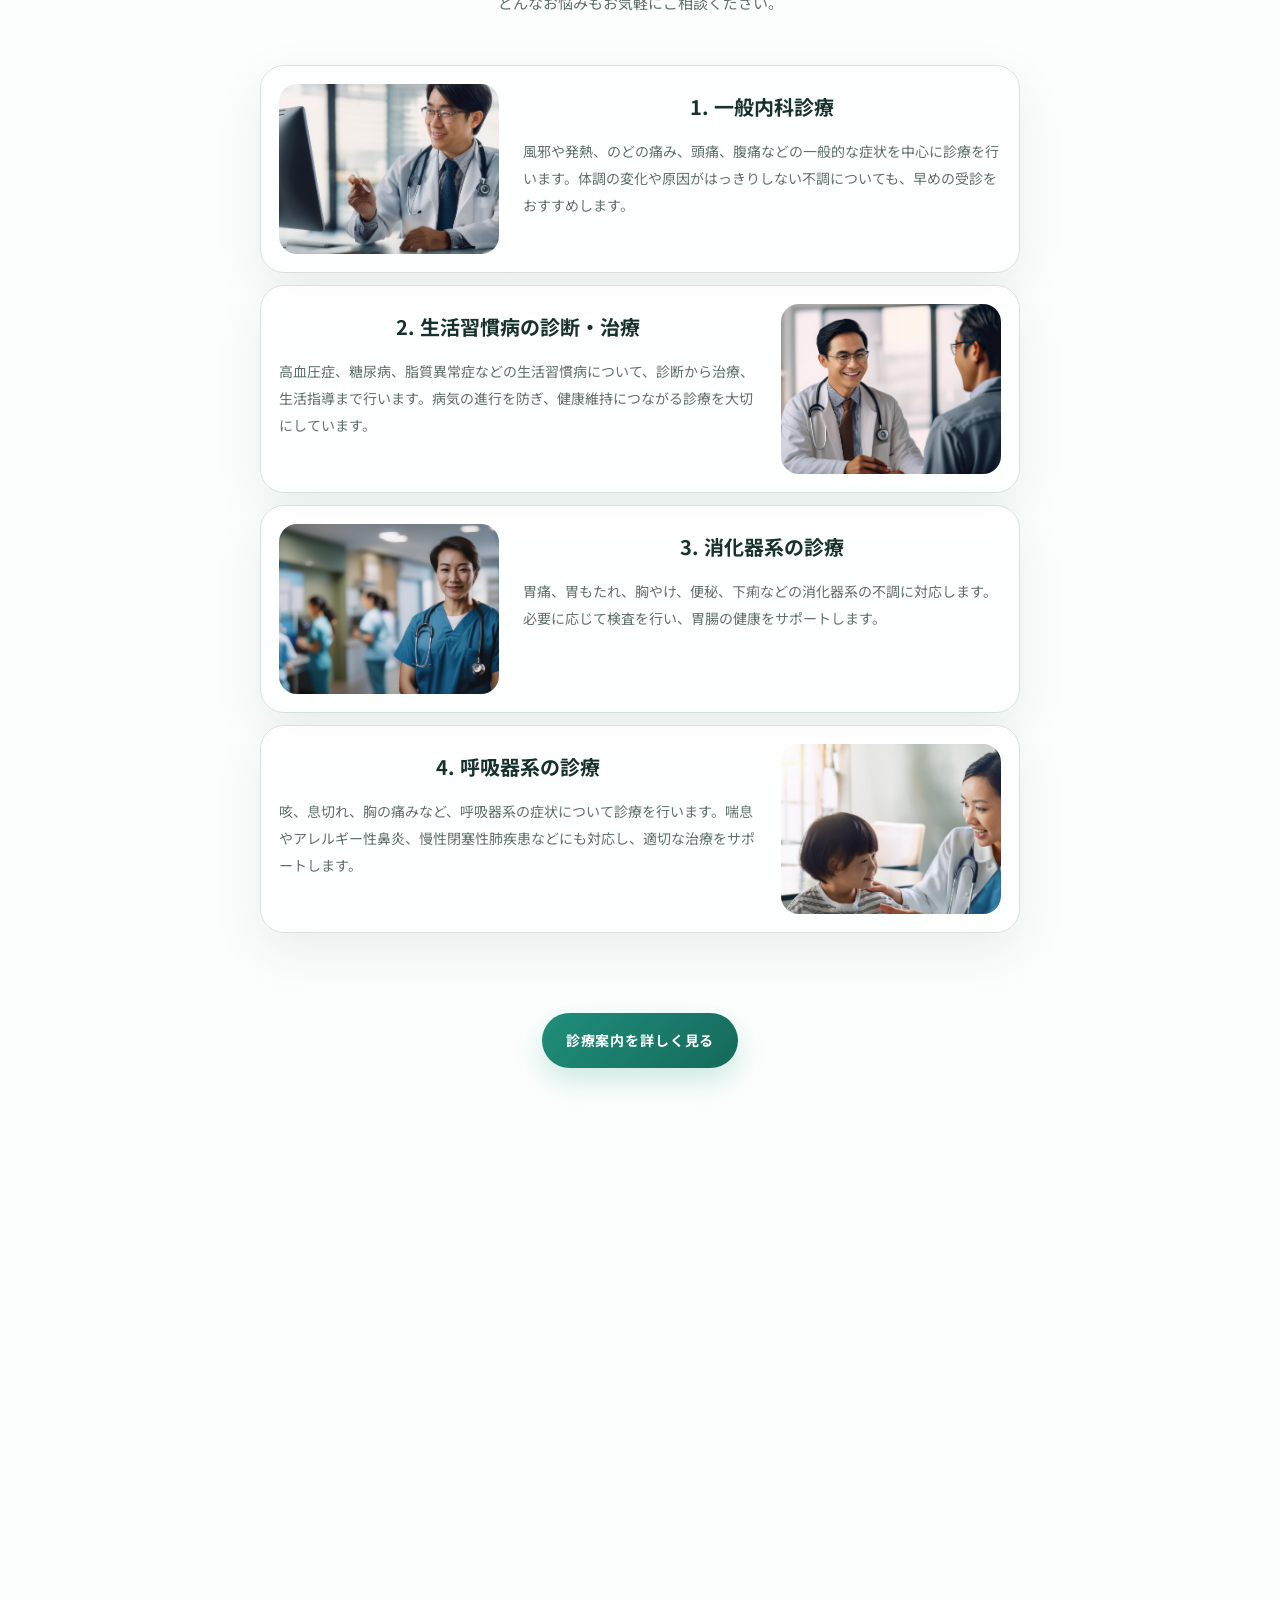
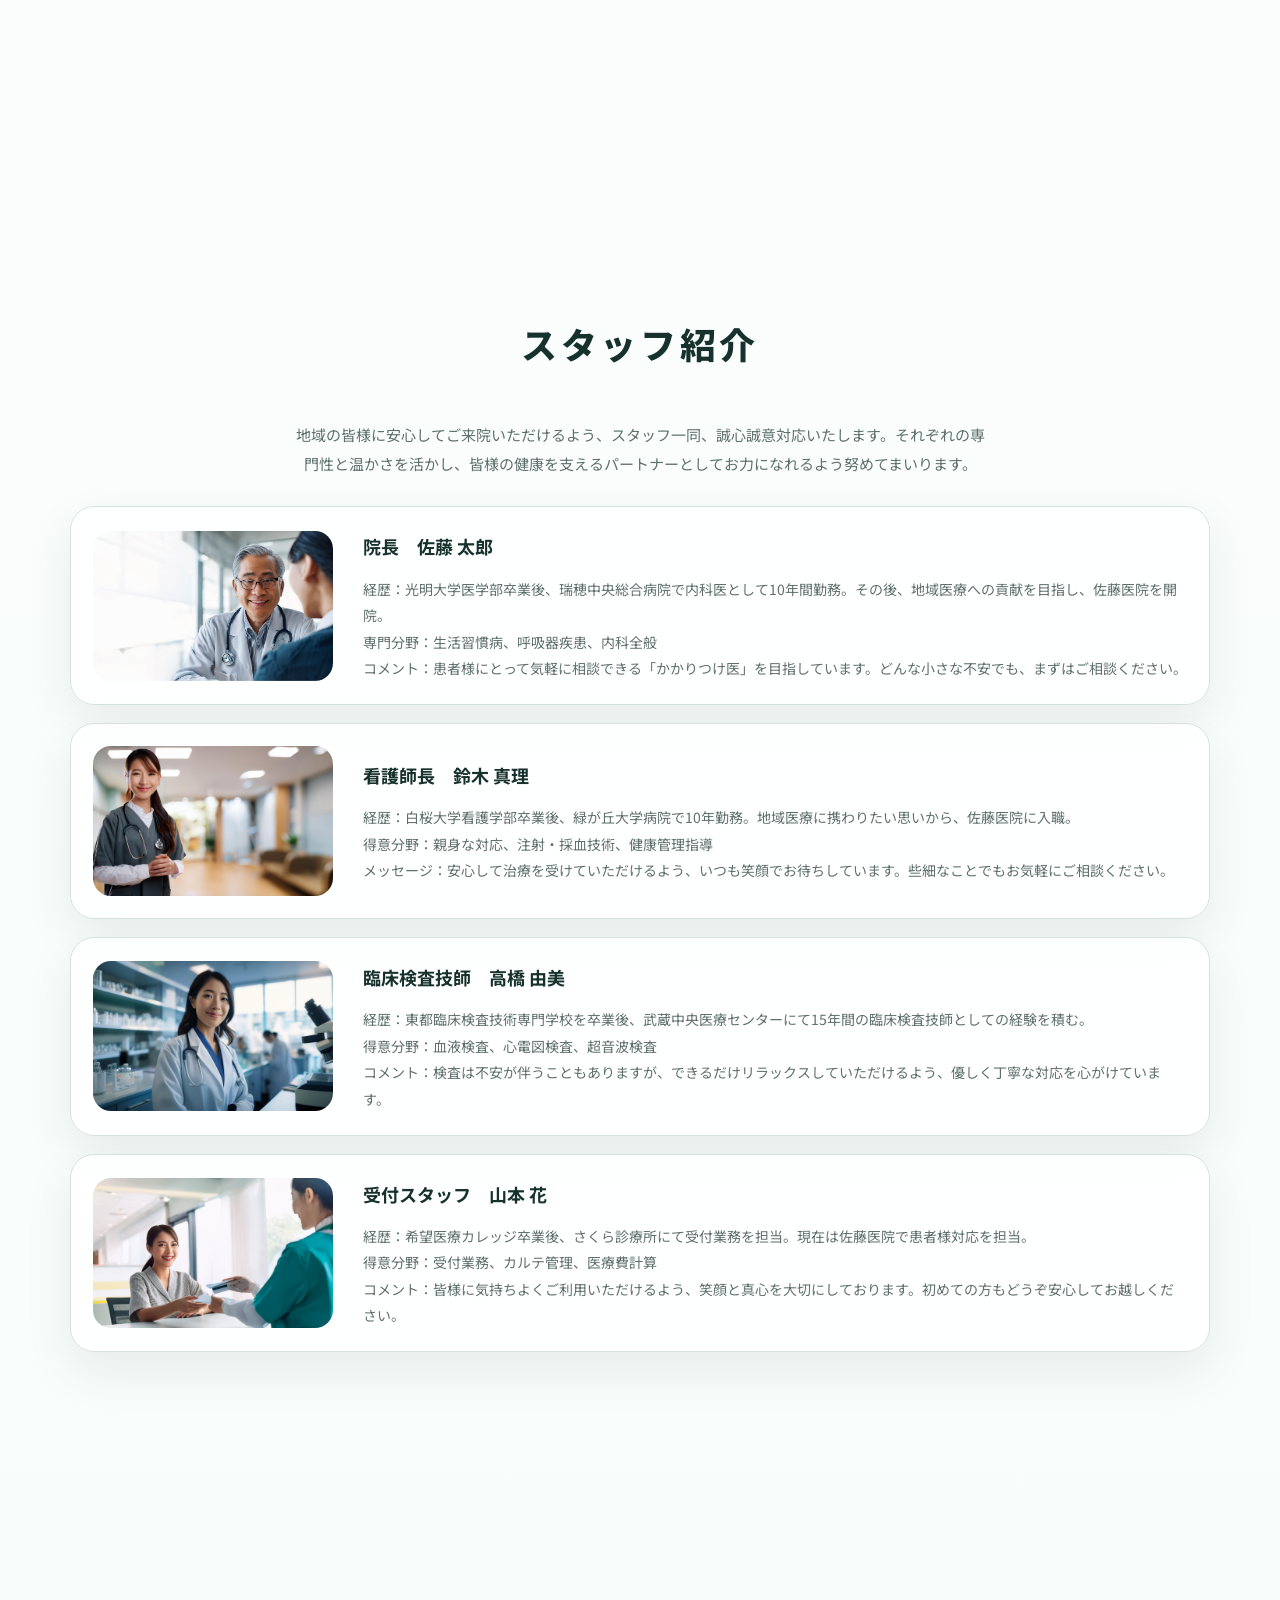
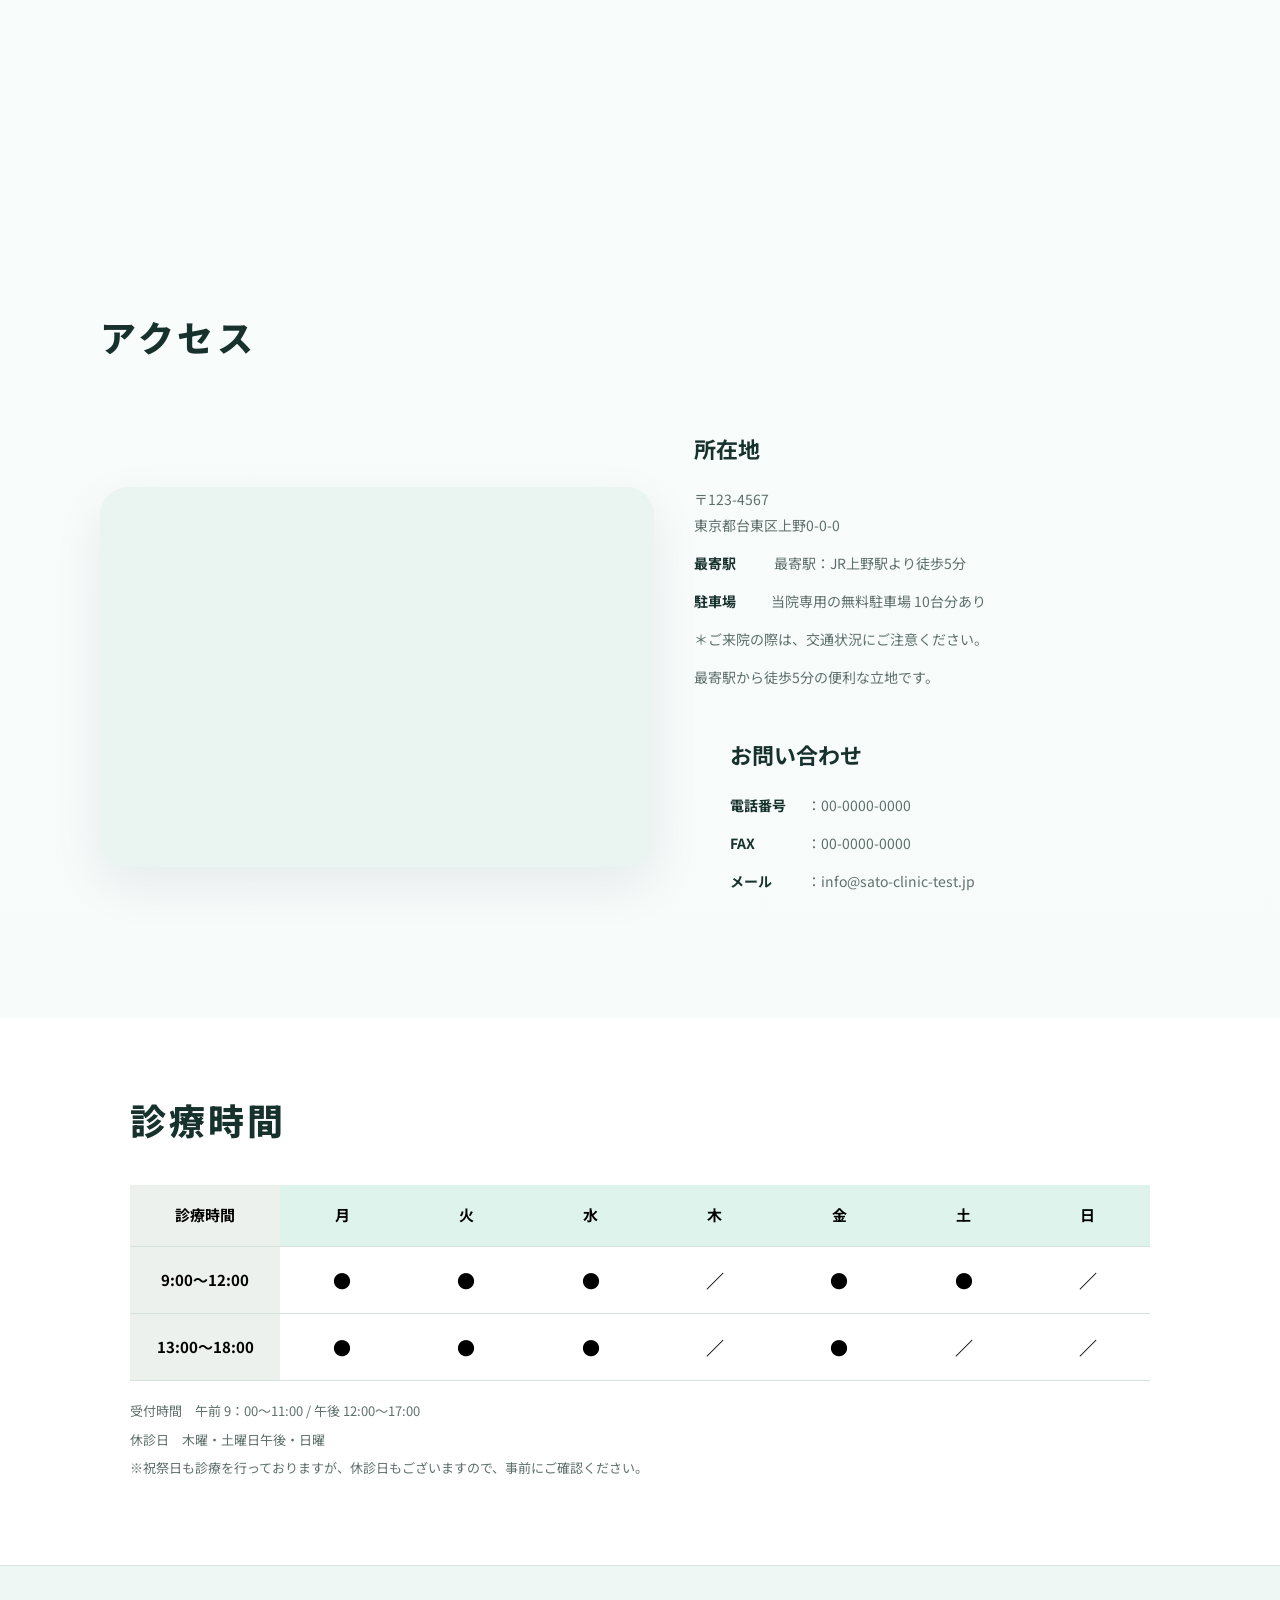
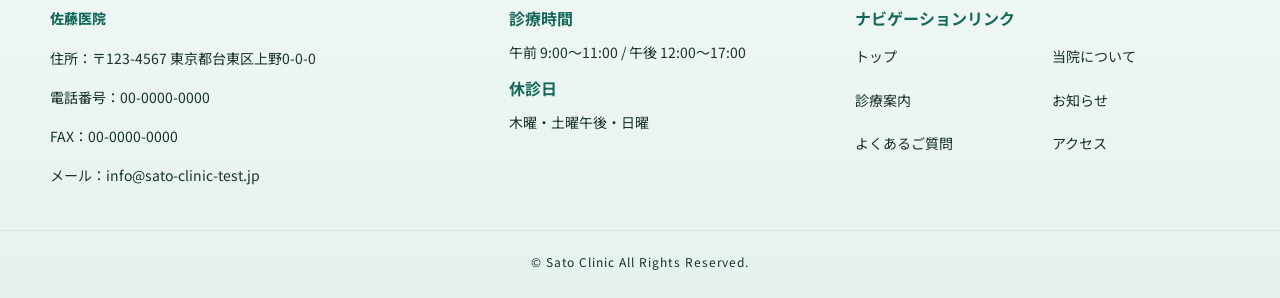
==== commit 04839fe0: "右の余白を修正" ====
--- a/index.html
+++ b/index.html
@@ -25,7 +25,8 @@
       </button>
       <nav class="global-nav" aria-label="メインナビゲーション">
         <a href="#top">トップ</a>
-        <a href="./index.html#medical">診療案内</a>
+        <a href="#hours">診療時間</a>
+        <a href="#medical">診療案内</a>
         <a href="#about">当院について</a>
         <a href="#staff">スタッフ紹介</a>
         <a href="#access">アクセス</a>
@@ -43,7 +44,7 @@
       </div>
     </section>
 
-    <section class="section hours-section top-hours reveal-section" aria-label="診療時間">
+    <section id="hours" class="section hours-section top-hours reveal-section" aria-label="診療時間">
       <div class="wrap narrow">
         <div class="hours-layout">
           <h2 class="side-title">診療時間</h2>
--- a/css/style.css
+++ b/css/style.css
@@ -959,6 +959,8 @@
 .footer-hours,
 .footer-nav {
   min-width: 0;
+  overflow-wrap: anywhere;
+  word-break: normal;
 }
 
 .footer-name {
@@ -986,6 +988,8 @@
 
 .footer-hours p {
   margin: 0 0 10px;
+  overflow-wrap: anywhere;
+  word-break: normal;
 }
 
 .footer-hours p:last-child {
@@ -1037,7 +1041,7 @@
 
 @media (max-width: 768px) {
   :root {
-    --anchor-offset: 8px;
+    --anchor-offset: 96px;
   }
 
   .header-inner,
@@ -1225,12 +1229,6 @@
     padding: 0;
   }
 
-  .timetable-scroll {
-    width: 100%;
-    min-width: 0;
-    overflow-x: visible;
-  }
-
   .gallery-grid {
     display: block;
     gap: 0;
@@ -1337,19 +1335,6 @@
 
   .news-list .button {
     display: flex
-  }
-
-  .hours-table {
-    font-size: 13px;
-  }
-
-  .top-hours .hours-table tbody th {
-    width: 150px;
-  }
-
-  .hours-table th,
-  .hours-table td {
-    padding: 11px 8px;
   }
 
   .news-list article {
@@ -1493,8 +1478,15 @@
     min-width: 4.6em;
   }
 
+  .timetable-scroll {
+    width: 100%;
+    max-width: 100%;
+    overflow-x: hidden;
+  }
+
   .hours-table {
     width: 100%;
+    max-width: 100%;
     min-width: 0;
     table-layout: fixed;
     border-collapse: collapse;
@@ -1503,32 +1495,36 @@
 
   .hours-table th,
   .hours-table td {
-    padding: 7px 2px;
+    padding: 6px 1px;
     text-align: center;
     vertical-align: middle;
+    box-sizing: border-box;
     white-space: nowrap;
   }
 
-  .hours-table th:first-child,
-  .hours-table td:first-child {
-    width: 36%;
+  .hours-table thead th {
+    font-size: 11px;
+    line-height: 1.1;
+  }
+
+  .hours-table thead th:first-child,
+  .hours-table tbody th {
+    width: 33.5%;
+    font-size: 12px;
+    line-height: 1.35;
     white-space: normal;
-  }
-
-  .top-hours .hours-table tbody th {
-    width: 36%;
+    word-break: keep-all;
   }
 
   .hours-table th:not(:first-child),
   .hours-table td:not(:first-child) {
-    width: 9.14%;
-  }
-
-  .hours-table .time-text {
-    display: inline-block;
-    line-height: 1.3;
-    white-space: normal;
-    word-break: keep-all;
+    width: calc((100% - 33.5%) / 7);
+  }
+
+  .top-hours .hours-table tbody td {
+    font-size: 15px;
+    line-height: 1;
+    font-weight: 700;
   }
 
   body.faq-page .faq-category {
@@ -1557,10 +1553,9 @@
   }
 
   .hours-notes {
+    font-size: 12px;
+    line-height: 1.7;
     max-width: 100%;
-    min-width: 0;
-    font-size: 11px;
-    line-height: 1.55;
     overflow-wrap: anywhere;
     word-break: normal;
   }
@@ -1617,6 +1612,8 @@
   .site-footer a {
     font-size: 13px;
     line-height: 1.75;
+    overflow-wrap: anywhere;
+    word-break: normal;
   }
 
   .footer-name {
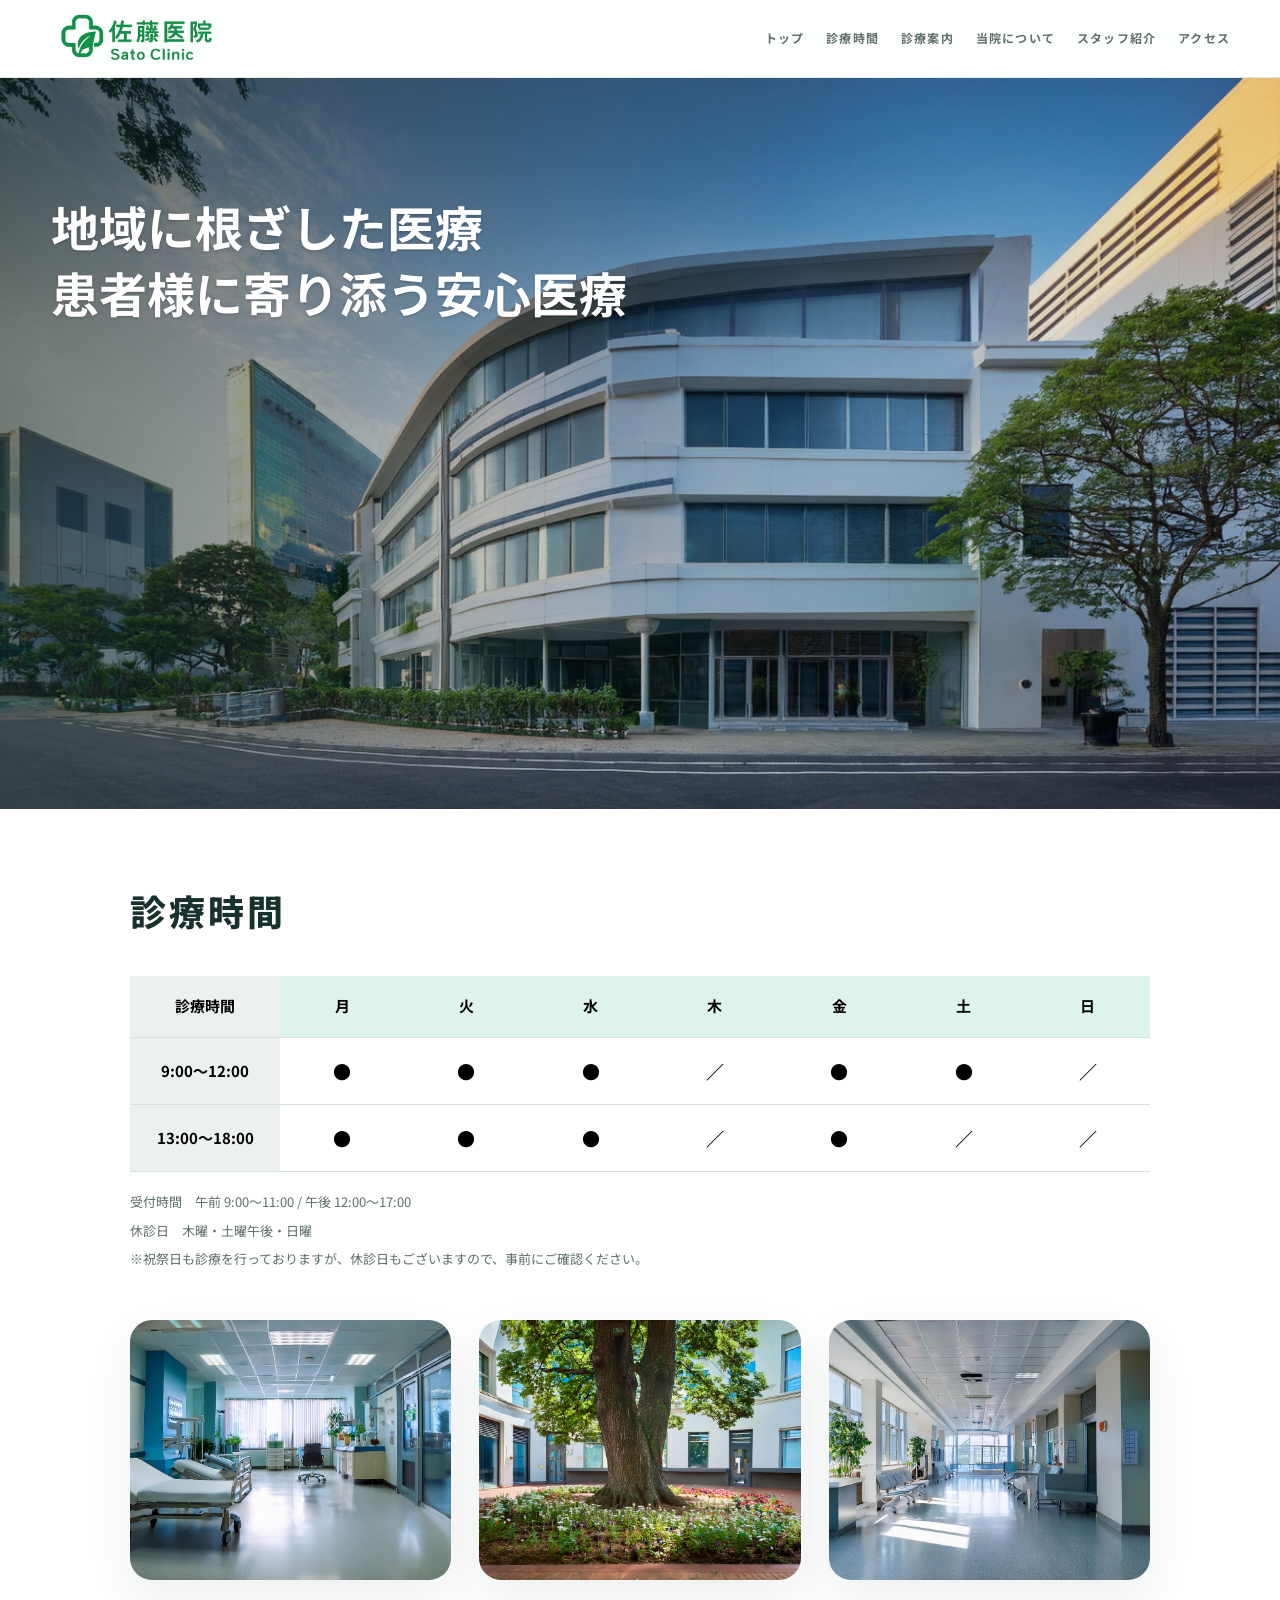
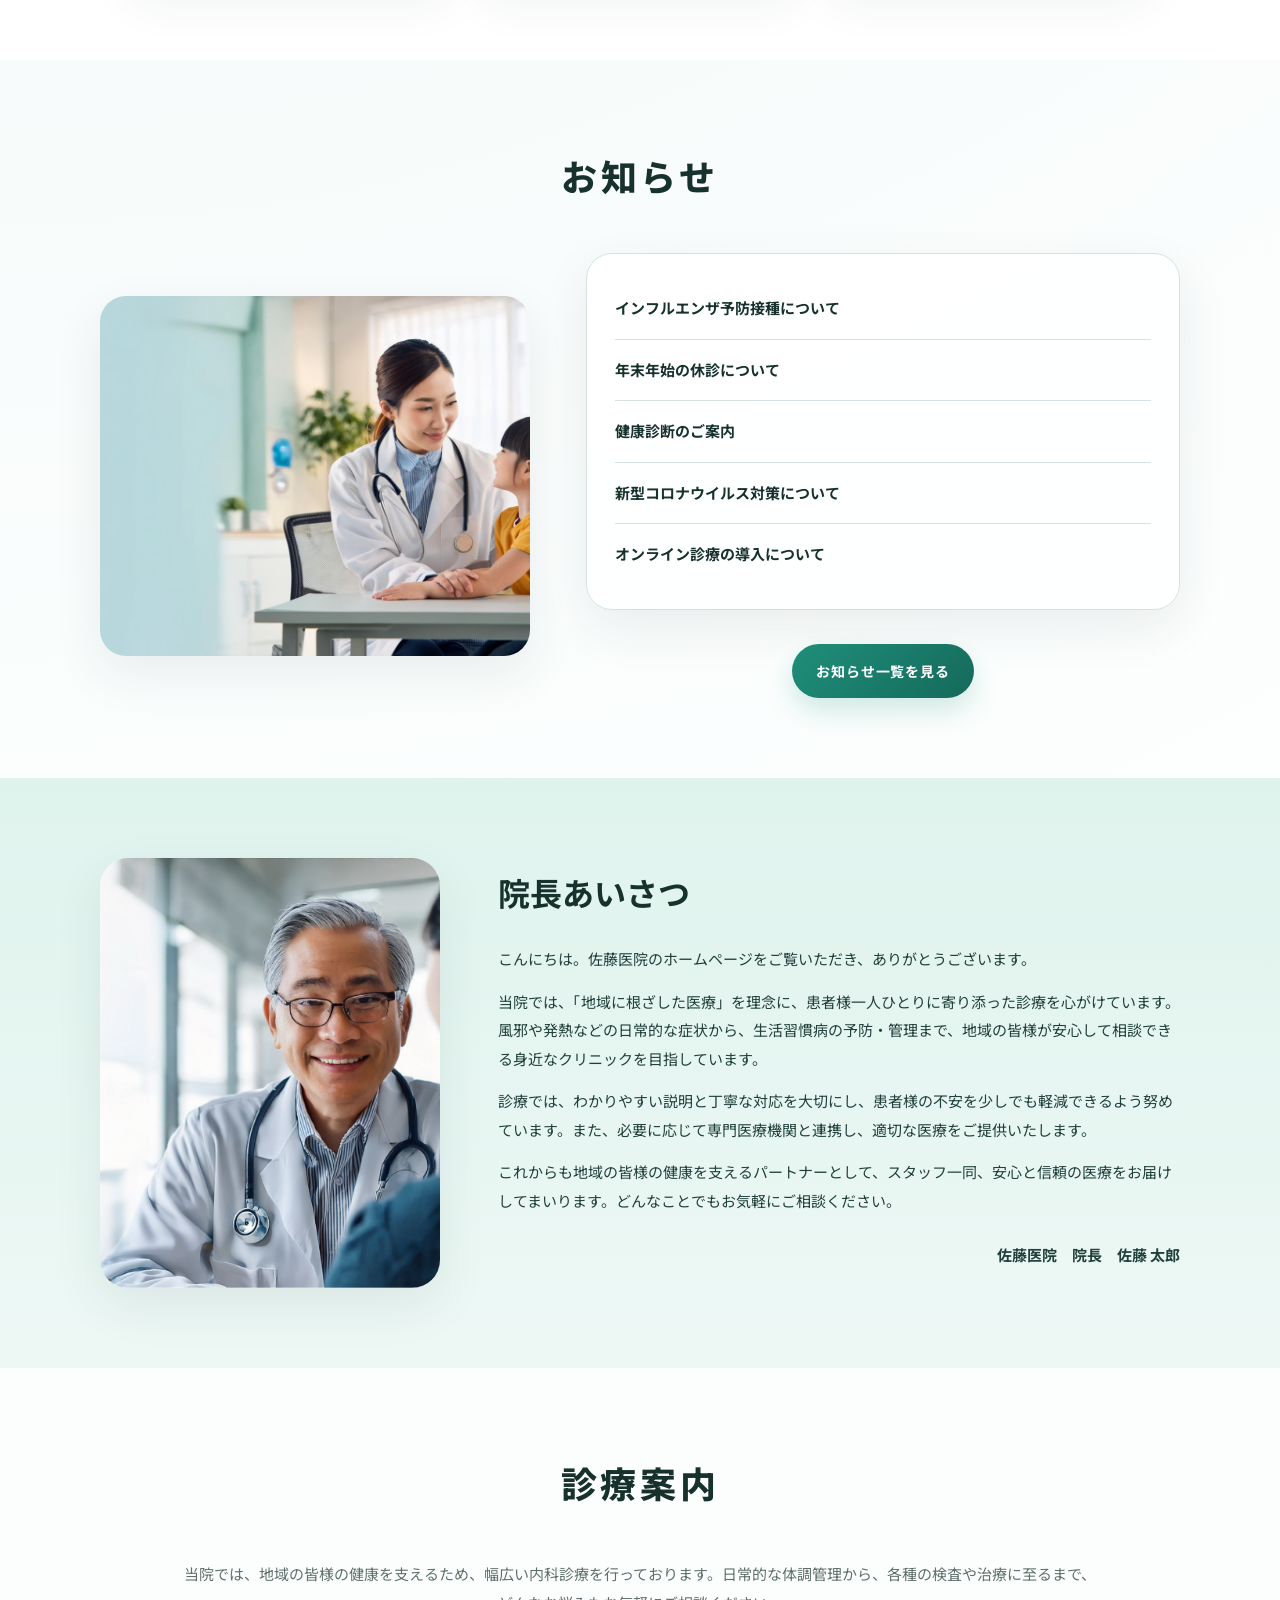
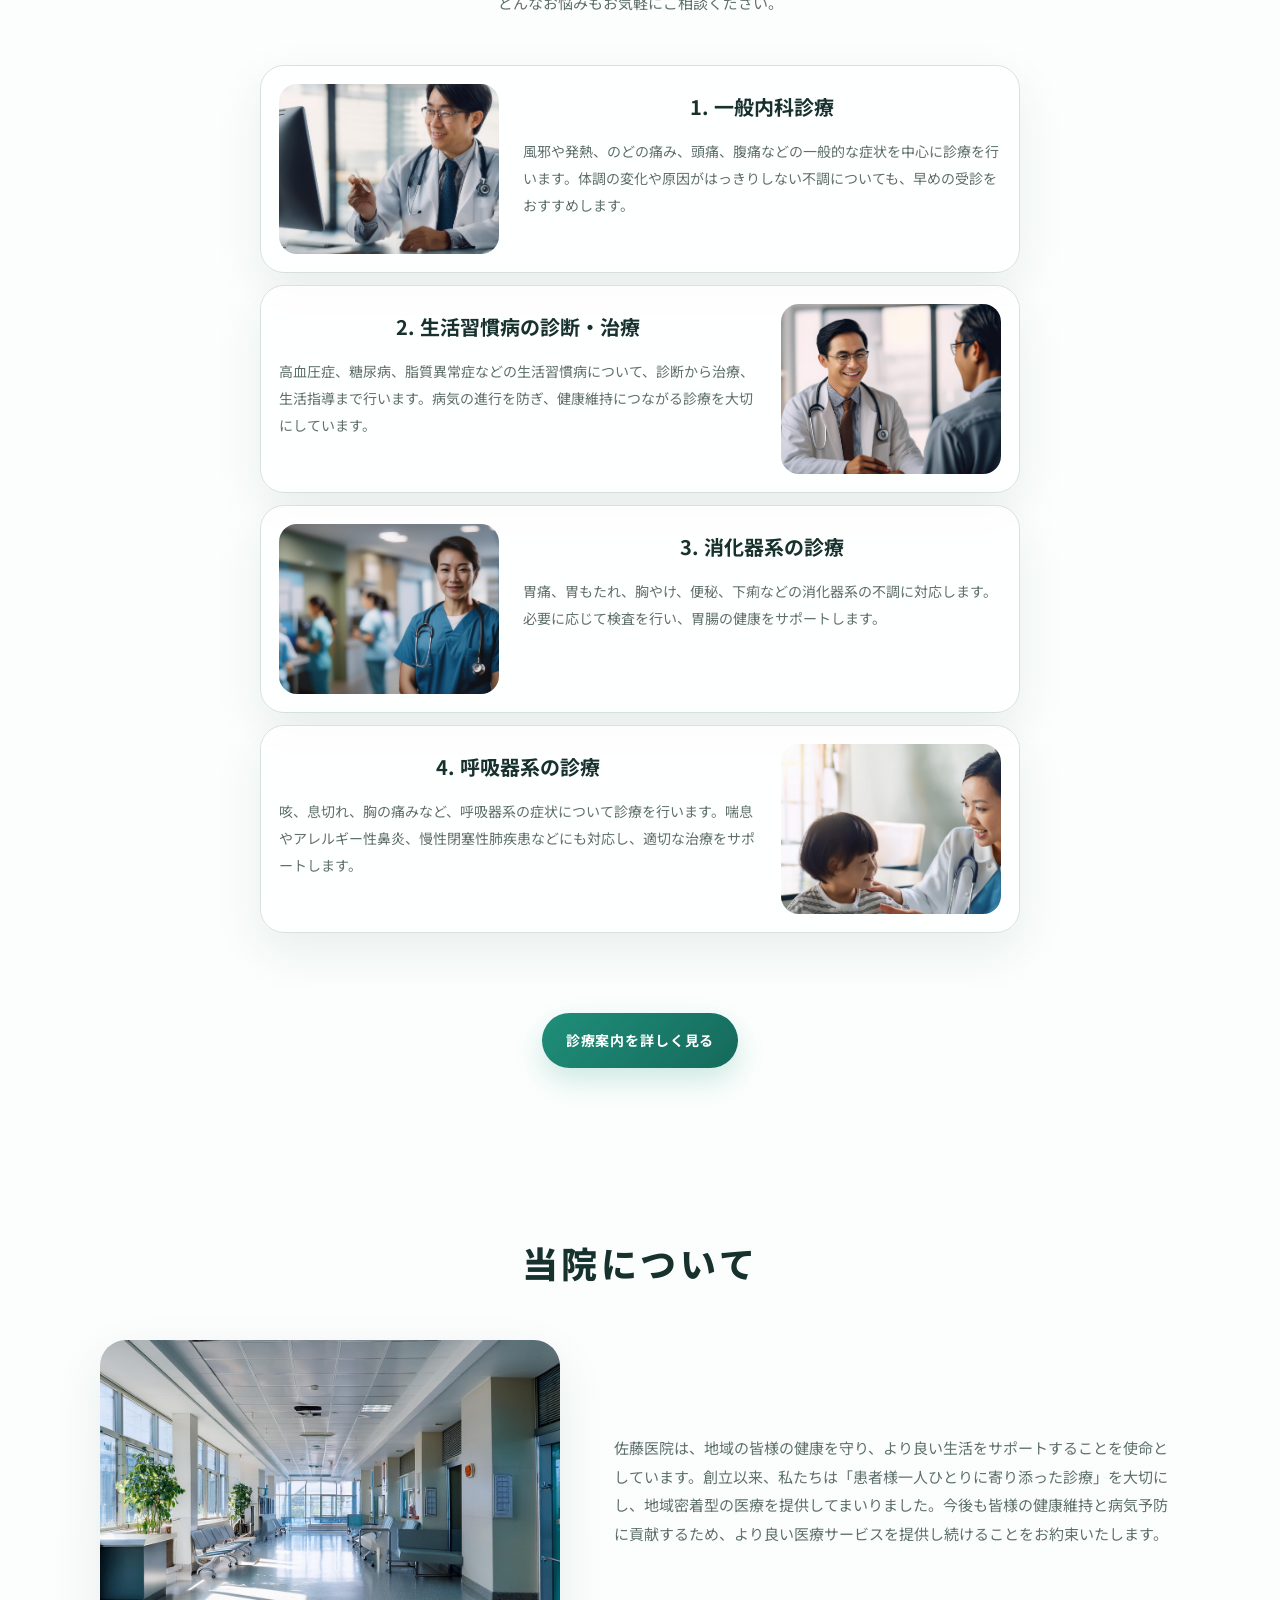
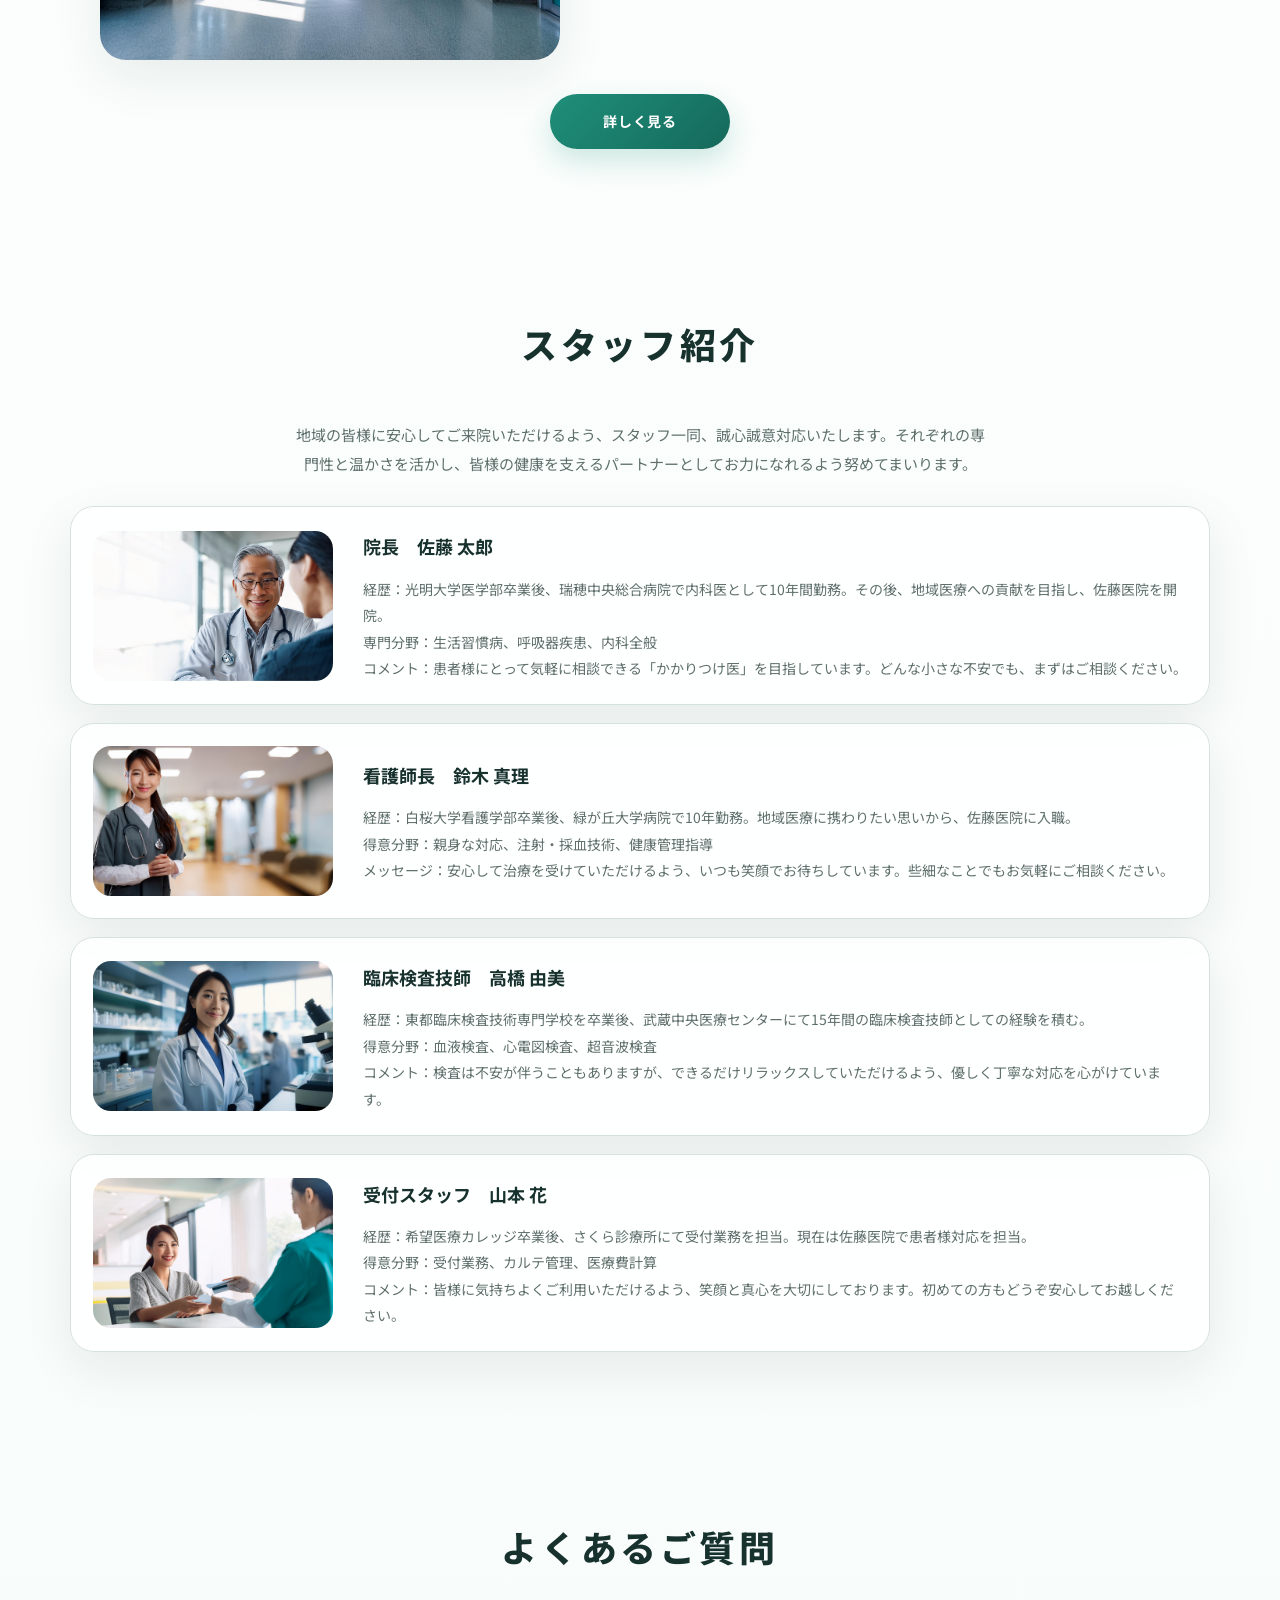
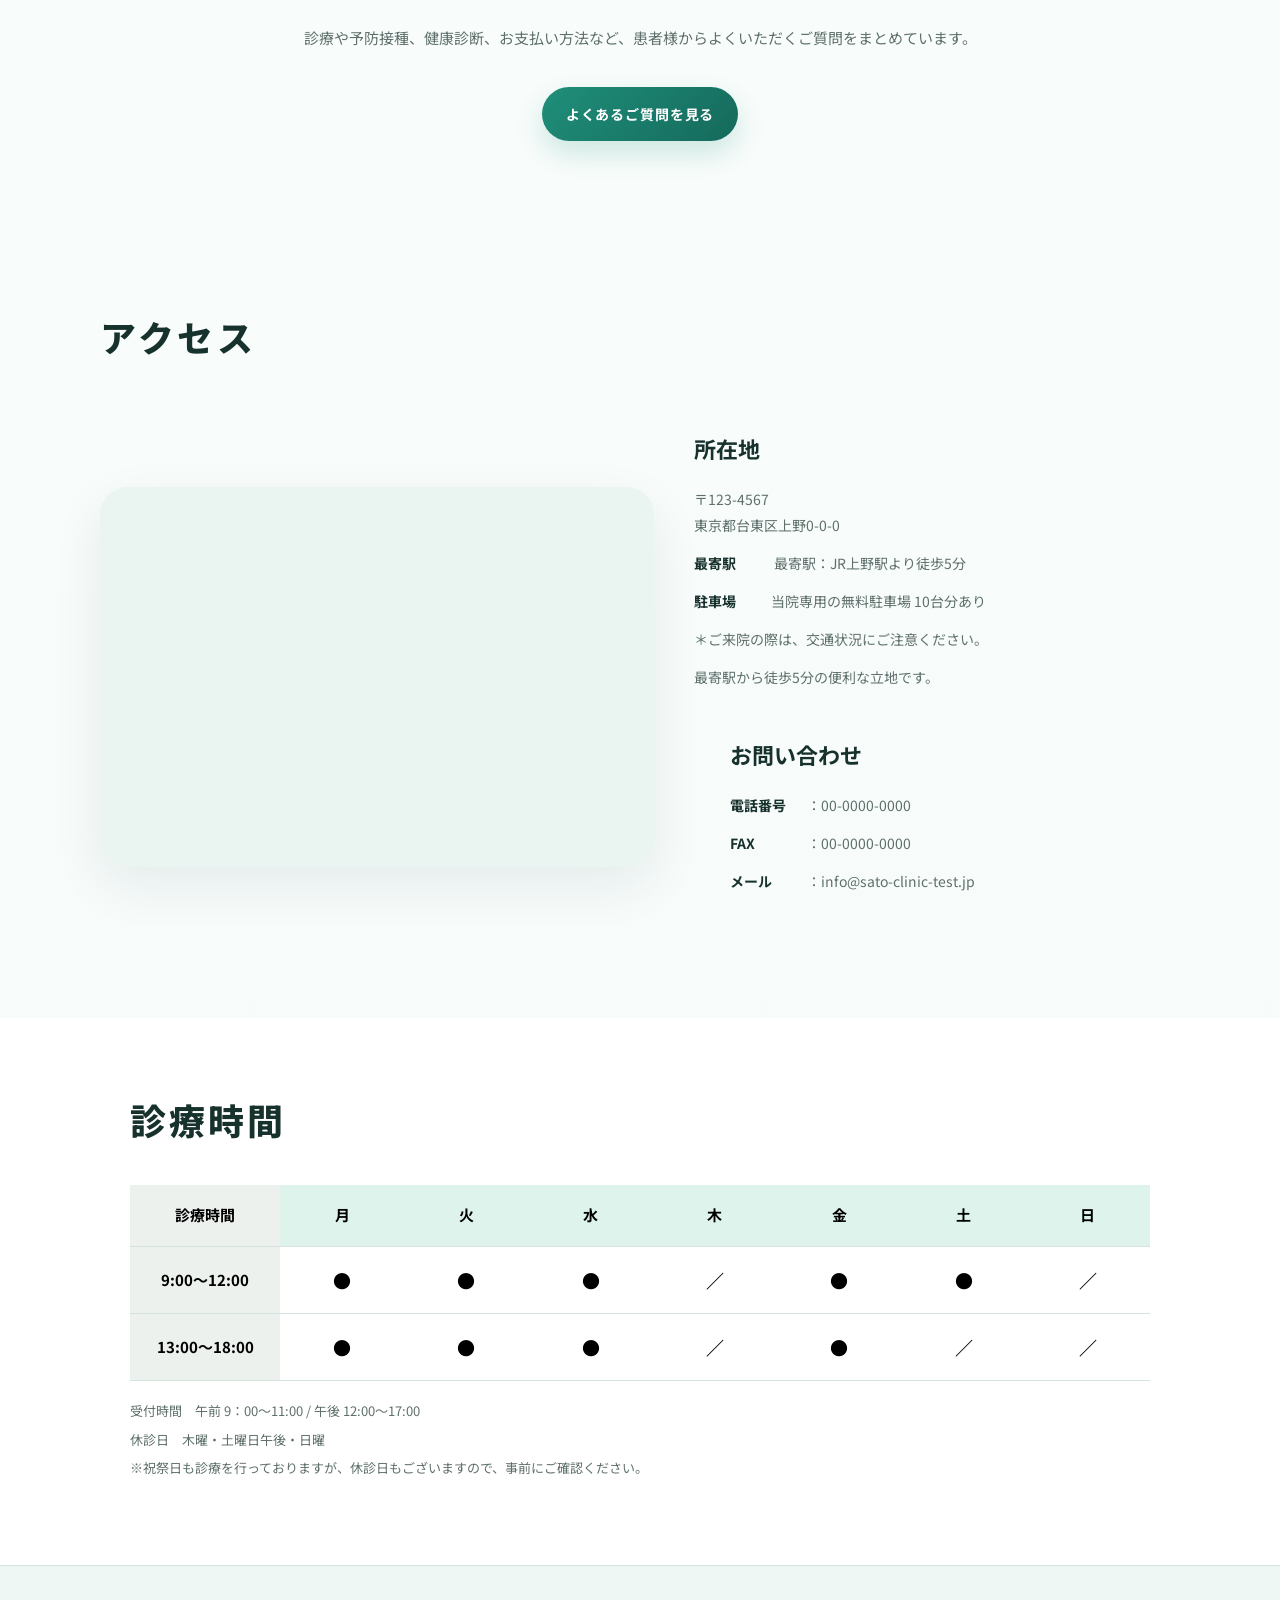
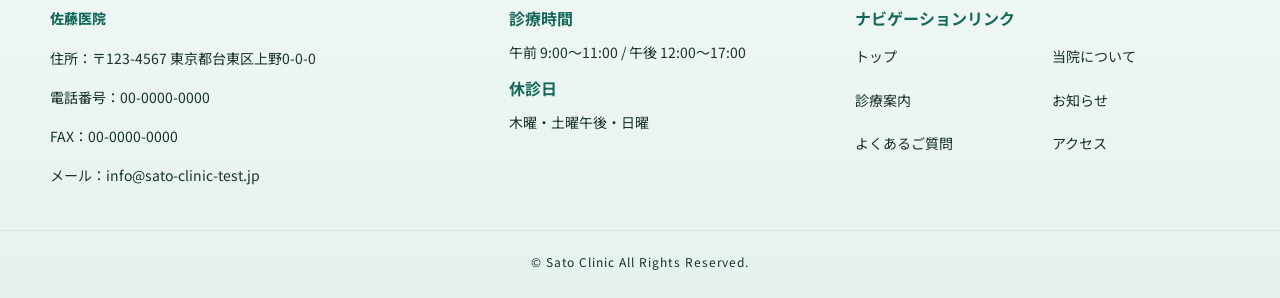
==== commit 0fbb8ef9: "ハンバーガーメニュー修正" ====
--- a/index.html
+++ b/index.html
@@ -40,7 +40,7 @@
       <div class="hero-overlay"></div>
       <div class="hero-copy wrap">
         <p>地域に根ざした医療</p>
-        <h1>患者様に寄り添う安心の医療</h1>
+        <h1>患者様に寄り添う安心医療</h1>
       </div>
     </section>
 
@@ -270,7 +270,10 @@
         <h2 class="section-title left">アクセス</h2>
         <div class="access-layout">
           <div class="access-map">
-            <iframe src="https://www.google.com/maps/embed?pb=!1m16!1m12!1m3!1d6479.2355767447625!2d139.77134689231622!3d35.71102210184443!2m3!1f0!2f0!3f0!3m2!1i1024!2i768!4f13.1!2m1!1zICAgIOKAoiDjgJIxMjMtNDU2N-OAgOadseS6rOmDveWPsOadseWMuuS4iumHjjAtMC0wICAgICDigKIg5pyA5a-E6aeF77yaSlLkuIrph47pp4XjgojjgorlvpLmrak15YiG!5e0!3m2!1sja!2sjp!4v1784618310484!5m2!1sja!2sjp" allowfullscreen="" loading="lazy" referrerpolicy="strict-origin-when-cross-origin" title="佐藤医院の地図"></iframe>
+            <iframe
+              src="https://www.google.com/maps/embed?pb=!1m16!1m12!1m3!1d6479.2355767447625!2d139.77134689231622!3d35.71102210184443!2m3!1f0!2f0!3f0!3m2!1i1024!2i768!4f13.1!2m1!1zICAgIOKAoiDjgJIxMjMtNDU2N-OAgOadseS6rOmDveWPsOadseWMuuS4iumHjjAtMC0wICAgICDigKIg5pyA5a-E6aeF77yaSlLkuIrph47pp4XjgojjgorlvpLmrak15YiG!5e0!3m2!1sja!2sjp!4v1784618310484!5m2!1sja!2sjp"
+              allowfullscreen="" loading="lazy" referrerpolicy="strict-origin-when-cross-origin"
+              title="佐藤医院の地図"></iframe>
           </div>
           <div class="access-info">
             <h3>所在地</h3>
@@ -377,4 +380,4 @@
   <script src="./js/script.js"></script>
 </body>
 
-</html>
+</html>
--- a/css/style.css
+++ b/css/style.css
@@ -16,7 +16,8 @@
 }
 
 html {
-  scroll-behavior: smooth
+  scroll-behavior: smooth;
+  scroll-padding-top: var(--anchor-offset);
 }
 
 body {
@@ -1041,7 +1042,7 @@
 
 @media (max-width: 768px) {
   :root {
-    --anchor-offset: 96px;
+    --anchor-offset: 80px;
   }
 
   .header-inner,
